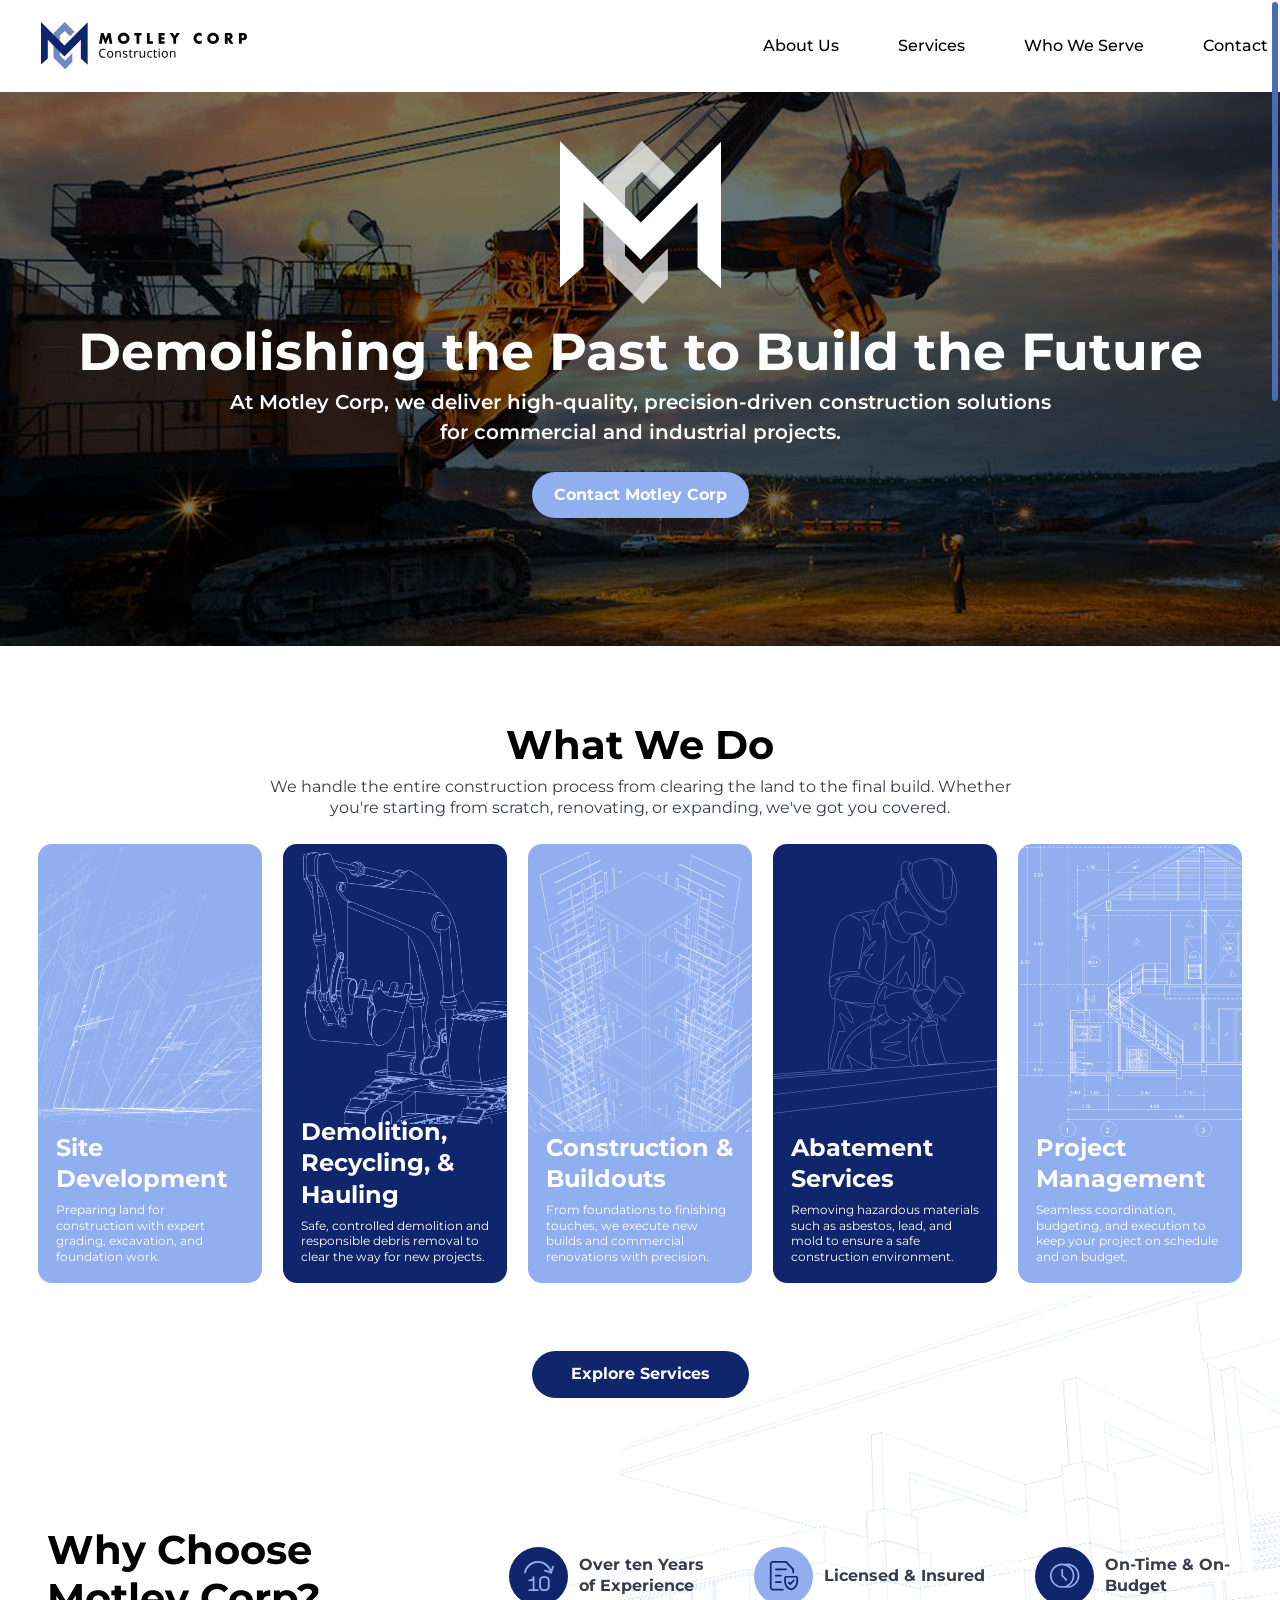
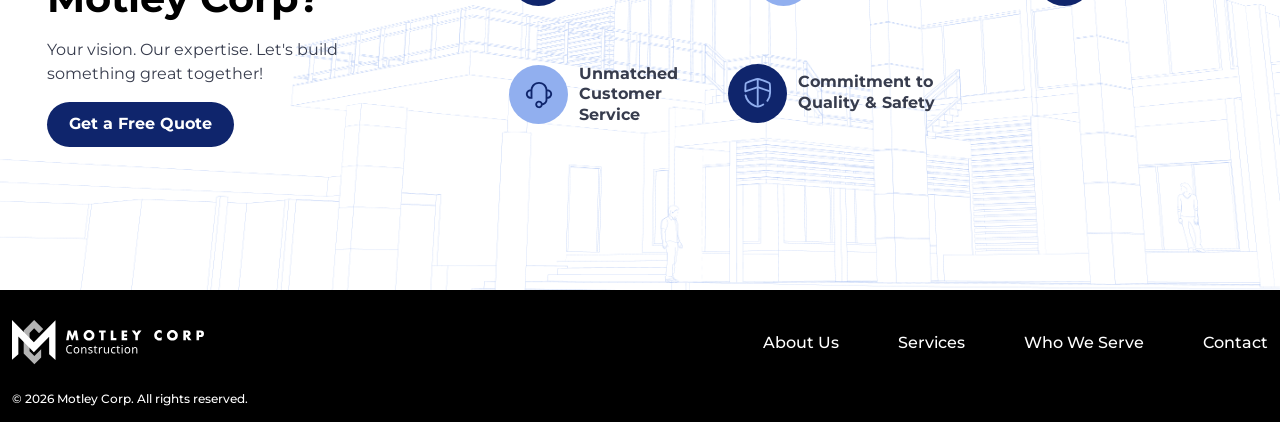
==== index.html @ dc217d75 "home page is ready" ====
<!DOCTYPE html>                                                                                                                                                                    
<html lang="en">
	<head>
		<meta charset="UTF-8">
		<meta name="viewport" content="width=device-width, initial-scale=1.0">
		<title>Hero Section</title>
		<link rel="stylesheet" href="assets/css/bootstrap.min.css">
		<link rel="stylesheet" href="assets/css/overlayscrollbars.min.css">
		<link rel="stylesheet" href="assets/css/main.css">
		<link rel="stylesheet" href="assets/css/responsive.css">
	</head>
	<body data-overlayscrollbars-initialize>
		<!-- Mobile Offcanvas Menu -->                                                                                                                                                                          
		<div class="offcanvas header-offcanvas offcanvas-end" tabindex="-1" id="offcanvasRight" aria-labelledby="offcanvasRightLabel">
			<div class="offcanvas-header justify-content-end">                                                                                                                                                  
				<button type="button" class="btn-close d-flex align-items-center justify-content-center flex-column" data-bs-dismiss="offcanvas" aria-label="Close">
				<span></span>
				<span></span>
				</button>
			</div>
			<div class="offcanvas-body">
				<nav class="mobile-nav">
					<ul>
						<li><a href="#">About Us</a></li>
						<li><a href="#">Services</a></li>
						<li><a href="#">Who We Serve</a></li>
						<li><a href="#">Contact</a></li>
					</ul>
				</nav>
			</div>
		</div>
		<!-- Header Section -->
		<header class="header-area">
			<div class="container">
				<div class="row align-items-center">
					<div class="col-auto">
						<a href="index.html" class="header-logo">
						<img src="assets/image/header-logo.svg" alt="Logo">
						</a>
					</div>
					<div class="col">
						<nav class="main-menu text-end d-none d-lg-block">
							<ul>
								<li><a href="#">About Us</a></li>
								<li><a href="#">Services</a></li>
								<li><a href="#">Who We Serve</a></li>
								<li><a href="#">Contact</a></li>
							</ul>
						</nav>
						<div class="d-flex justify-content-end d-lg-none">
							<button class="humbarger-btn" type="button" data-bs-toggle="offcanvas" data-bs-target="#offcanvasRight" aria-controls="offcanvasRight" aria-label="Menu">
							<span></span>
							<span></span>
							<span></span>
							</button>
						</div>
					</div>
				</div>
			</div>
		</header>
		<!-- header fix -->
		<div class="header-fix"></div>
		<!-- header fix -->
		<!-- main -->
		<main>
			<!-- banner section start -->
			<section class="banner-area position-relative d-flex align-items-center justify-content-center bg-fix" style="background-image: url('assets/image/banner/banner-img.jpg');">
				<div class="container position-relative z-2">
					<div class="banner-content-wrapper text-center mx-auto">
						<div class="banner-logo mx-auto mb-3 mb-lg-mb-1">
							<img src="assets/image/banner/banner-logo.svg" alt="...">
						</div>
						<h1 class="banner-title fw-bold text-white mb-3 mb-md-1">Demolishing the Past to Build the Future</h1>
						<div class="banner-inner-content mx-auto mb-p">
							<p>
								At Motley Corp, we deliver high-quality, precision-driven construction solutions
								for commercial and industrial projects.
							</p>
						</div>
						<a href="#" class="btn-1">Contact Motley Corp</a>
					</div>
				</div>
			</section>
			<!-- banner section end -->
			<section class="our-expertise-section position-relative z-3">
				<!-- Decorative Background Image -->
				<div class="why-choose-bg-shape position-absolute bg-fix"
					style="background-image: url('assets/image/services/service-bg.png');">
				</div>
				<!-- what we do section start -->
				<div class="what-we-do-area position-relative z-3 overflow-hidden">
					<div class="container">
						<div class="section-title-wrapper text-center mb-p mx-auto">
							<h2 class="mb-2">What We Do</h2>
							<p>We handle the entire construction process from clearing the land to the final build. Whether you're starting from scratch, renovating, or expanding, we've got you covered.</p>
						</div>
						<div class="services-card-area">
							<div class="row justify-content-center">
								<div class=" col-sm-6 col-md-4 col-lg">
									<div class="service-card position-relative z-3 ">
										<div class="service-card-img service-card-img-1 position-absolute bg-fix"
											style="background-image: url('/assets/image/services/services-card-01.png');">
										</div>
										<div class="service-card-content position-relative z-2 text-white">
											<h5 class="text-white">Site Development</h5>
											<p>Preparing land for construction with expert grading, excavation, and foundation work.</p>
										</div>
									</div>
								</div>
								<div class=" col-sm-6 col-md-4 col-lg">
									<div class="service-card position-relative z-3 version-2">
										<div class="service-card-img service-card-img-2 position-absolute bg-fix"
											style="background-image: url('/assets/image/services/services-card-02.png');">
										</div>
										<div class="service-card-content position-relative z-2 text-white">
											<h5 class="text-white">Demolition, Recycling, & Hauling</h5>
											<p>Safe, controlled demolition and responsible debris removal to clear the way for new projects.</p>
										</div>
									</div>
								</div>
								<div class=" col-sm-6 col-md-4 col-lg">
									<div class="service-card position-relative z-3 ">
										<div class="service-card-img service-card-img-3 position-absolute bg-fix"
											style="background-image: url('/assets/image/services/services-card-03.png');">
										</div>
										<div class="service-card-content position-relative z-2 text-white">
											<h5 class="text-white">Construction & Buildouts</h5>
											<p>From foundations to finishing touches, we execute new builds and commercial renovations with precision.</p>
										</div>
									</div>
								</div>
								<div class=" col-sm-6 col-md-4 col-lg">
									<div class="service-card position-relative z-3 version-2">
										<div class="service-card-img service-card-img-4 position-absolute bg-fix"
											style="background-image: url('/assets/image/services/services-card-04.png');">
										</div>
										<div class="service-card-content position-relative z-2 text-white">
											<h5 class="text-white">Abatement Services</h5>
											<p>Removing hazardous materials such as asbestos, lead, and mold to ensure a safe construction environment.</p>
										</div>
									</div>
								</div>
								<div class=" col-sm-6 col-md-4 col-lg">
									<div class="service-card position-relative z-3 ">
										<div class="service-card-img service-card-img-5 position-absolute bg-fix"
											style="background-image: url('/assets/image/services/services-card-05.png');">
										</div>
										<div class="service-card-content position-relative z-2 text-white">
											<h5 class="text-white">Project Management</h5>
											<p>Seamless coordination, budgeting, and execution to keep your project on schedule and on budget.</p>
										</div>
									</div>
								</div>
							</div>
						</div>
						<div class="section-bottom-info text-center">
							<a href="#" class="btn-1 version-2">Explore Services</a>
						</div>
					</div>
				</div>
				<!-- what we do section end -->
				<!-- Why Choose Motley Corp section start -->
				<div class="why-choose-area position-relative z-3 overflow-hidden">
					<div class="container ">
						<div class="row align-items-center">
							<!-- Left Content -->
							<div class="col col-auto">
								<div class="section-title-wrapper">
									<h2 class="mb-3">Why Choose Motley Corp?</h2>
									<p>Your vision. Our expertise. Let's build something great together!</p>
									<a href="#" class="btn-1 version-2 why-choose-btn">Get a Free Quote</a> 
								</div>
							</div>
							<!-- Right Side - Icon Cards & Decorative Image -->
							<div class="col">
								<!-- Icon Cards Grid -->
								<div class="why-choose-cards">
									<div class="row">
										<div class="col col-auto">
											<div class="choose-card d-flex align-items-center">
												<div class="choose-card-icon">
													<img src="assets/image/choose-card/card-icon-01.svg" alt="Experience Icon">
												</div>
												<div class="choose-card-content">
													<h6 class="mb-0">Over ten Years<br>of Experience</h6>
												</div>
											</div>
										</div>
										<div class="col col-auto">
											<div class="choose-card d-flex align-items-center">
												<div class="choose-card-icon version-2">
													<img src="assets/image/choose-card/card-icon-02.svg" alt="Experience Icon">
												</div>
												<div class="choose-card-content">
													<h6 class="mb-0">Licensed & Insured</h6>
												</div>
											</div>
										</div>
										<div class="col col-auto">
											<div class="choose-card d-flex align-items-center">
												<div class="choose-card-icon">
													<img src="assets/image/choose-card/card-icon-03.svg" alt="Experience Icon">
												</div>
												<div class="choose-card-content">
													<h6 class="mb-0">On-Time & On-<br>Budget </h6>
												</div>
											</div>
										</div>
										<div class="col col-auto">
											<div class="choose-card d-flex align-items-center">
												<div class="choose-card-icon version-2">
													<img src="assets/image/choose-card/card-icon-04.svg" alt="Experience Icon">
												</div>
												<div class="choose-card-content">
													<h6 class="mb-0">Unmatched <br>Customer <br>Service</h6>
												</div>
											</div>
										</div>
										<div class="col col-auto">
											<div class="choose-card d-flex align-items-center">
												<div class="choose-card-icon">
													<img src="assets/image/choose-card/card-icon-05.svg" alt="Experience Icon">
												</div>
												<div class="choose-card-content">
													<h6 class="mb-0">Commitment to<br> Quality & Safety</h6>
												</div>
											</div>
										</div>
									</div>
								</div>
							</div>
						</div>
					</div>
				</div>
				<!-- Why Choose Motley Corp section end -->
			</section>
		</main>
		<!-- main -->
		<!-- footer section start -->
		<footer class="footer-area position-relative z-3 overflow-hidden">
			<div class="container">
				<div class="footer-top">
					<div class="row align-items-center">
						<div class="col col-auto">
							<div class="footer-logo text-center text-md-start mb-4 mb-md-0">
								<a href="index.html">
								<img src="assets/image/footer-logo.svg" alt="Motley Corp Logo">
								</a>
							</div>
						</div>
						<div class="col">
							<div class="footer-links text-center text-md-end">
								<ul class="list-unstyled mb-0">
									<li><a href="#">About Us</a></li>
									<li><a href="#">Services</a></li>
									<li><a href="#">Who We Serve</a></li>
									<li><a href="#">Contact</a></li>
								</ul>
							</div>
						</div>
					</div>
				</div>
				<div class="footer-bottom mb-p text-center text-md-start">
					<p>&copy; 2026 Motley Corp. All rights reserved.</p>
				</div>
			</div>
		</footer>
		<!-- footer section end -->
		<!-- js -->
		<script src="assets/js/jquery.min.js"></script>
		<script src="assets/js/bootstrap.bundle.min.js"></script>
		<script src="assets/js/scrollTrigger.min.js"></script>
		<script src="assets/js/gsap-split-text.js"></script>
		<script src="assets/js/gsap.min.js"></script>
		<script src="assets/js/overlayscrollbars.min.js"></script>
		<script src="assets/js/lenis.min.js"></script>
		<script src="assets/js/main.js"></script>
	</body>
</html>
---- assets/css/overlayscrollbars.min.css ----
/*! 
 * OverlayScrollbars
 * Version: 2.10.0
 * 
 * Copyright (c) Rene Haas | KingSora.
 * https://github.com/KingSora
 * 
 * Released under the MIT license.
 */.os-size-observer,.os-size-observer-listener{box-sizing:border-box;direction:inherit;overflow:hidden;pointer-events:none;scroll-behavior:auto!important;visibility:hidden}.os-size-observer,.os-size-observer-listener,.os-size-observer-listener-item,.os-size-observer-listener-item-final{left:0;position:absolute;top:0;writing-mode:horizontal-tb}.os-size-observer{border:inherit;bottom:0;box-sizing:inherit;contain:strict;display:flex;flex-direction:row;flex-wrap:nowrap;left:0;margin:-133px;padding:inherit;right:0;top:0;transform:scale(.1);z-index:-1}.os-size-observer:before{box-sizing:inherit;content:"";flex:none;height:10px;padding:10px;width:10px}.os-size-observer-appear{animation:os-size-observer-appear-animation 1ms forwards}.os-size-observer-listener{border:inherit;box-sizing:border-box;flex:auto;margin:-133px;padding:inherit;position:relative;transform:scale(10)}.os-size-observer-listener.ltr{margin-left:0;margin-right:-266px}.os-size-observer-listener.rtl{margin-left:-266px;margin-right:0}.os-size-observer-listener:empty:before{content:"";height:100%;width:100%}.os-size-observer-listener:empty:before,.os-size-observer-listener>.os-size-observer-listener-item{border:inherit;box-sizing:content-box;display:block;flex:auto;padding:inherit;position:relative}.os-size-observer-listener-scroll{box-sizing:border-box;display:flex}.os-size-observer-listener-item{bottom:0;direction:ltr;flex:none;overflow:hidden;right:0}.os-size-observer-listener-item-final{transition:none}@keyframes os-size-observer-appear-animation{0%{cursor:auto}to{cursor:none}}.os-trinsic-observer{border:none;box-sizing:border-box;contain:strict;flex:none;height:0;margin:0;max-height:1px;max-width:0;overflow:hidden;padding:0;position:relative;top:calc(100% + 1px);z-index:-1}.os-trinsic-observer:not(:empty){height:calc(100% + 1px);top:-1px}.os-trinsic-observer:not(:empty)>.os-size-observer{height:1000%;min-height:1px;min-width:1px;width:1000%}[data-overlayscrollbars-initialize],[data-overlayscrollbars-viewport~=scrollbarHidden]{scrollbar-width:none!important}[data-overlayscrollbars-initialize]::-webkit-scrollbar,[data-overlayscrollbars-initialize]::-webkit-scrollbar-corner,[data-overlayscrollbars-viewport~=scrollbarHidden]::-webkit-scrollbar,[data-overlayscrollbars-viewport~=scrollbarHidden]::-webkit-scrollbar-corner{-webkit-appearance:none!important;appearance:none!important;display:none!important;height:0!important;width:0!important}[data-overlayscrollbars-initialize]:not([data-overlayscrollbars]):not(html):not(body){overflow:auto}html[data-overlayscrollbars-body]{overflow:hidden}html[data-overlayscrollbars-body],html[data-overlayscrollbars-body]>body{height:100%;margin:0;width:100%}html[data-overlayscrollbars-body]>body{margin:0;overflow:visible}[data-overlayscrollbars]{position:relative}[data-overlayscrollbars-padding],[data-overlayscrollbars~=host]{align-items:stretch!important;display:flex;flex-direction:row!important;flex-wrap:nowrap!important;scroll-behavior:auto!important}[data-overlayscrollbars-padding],[data-overlayscrollbars-viewport]:not([data-overlayscrollbars]){border:none;box-sizing:inherit;flex:auto!important;height:auto;margin:0;min-width:0;padding:0;position:relative;width:100%;z-index:0}[data-overlayscrollbars-viewport]:not([data-overlayscrollbars]){--os-vaw:0;--os-vah:0;outline:none}[data-overlayscrollbars-viewport]:not([data-overlayscrollbars]):focus{outline:none}[data-overlayscrollbars-viewport][data-overlayscrollbars-viewport~=arrange]:before{content:"";height:var(--os-vah);min-height:1px;min-width:1px;pointer-events:none;position:absolute;width:var(--os-vaw);z-index:-1}[data-overlayscrollbars-padding],[data-overlayscrollbars-viewport],[data-overlayscrollbars]{overflow:hidden!important}[data-overlayscrollbars-padding~=noClipping],[data-overlayscrollbars~=noClipping]{overflow:visible!important}[data-overlayscrollbars-viewport~=measuring]{overflow:hidden!important;scroll-behavior:auto!important;scroll-snap-type:none!important}[data-overlayscrollbars-viewport~=overflowXVisible]:not([data-overlayscrollbars-viewport~=measuring]){overflow-x:visible!important}[data-overlayscrollbars-viewport~=overflowXHidden]{overflow-x:hidden!important}[data-overlayscrollbars-viewport~=overflowXScroll]{overflow-x:scroll!important}[data-overlayscrollbars-viewport~=overflowYVisible]:not([data-overlayscrollbars-viewport~=measuring]){overflow-y:visible!important}[data-overlayscrollbars-viewport~=overflowYHidden]{overflow-y:hidden!important}[data-overlayscrollbars-viewport~=overflowYScroll]{overflow-y:scroll!important}[data-overlayscrollbars-viewport~=noContent]:not(#osFakeId){font-size:0!important;line-height:0!important}[data-overlayscrollbars-viewport~=noContent]:not(#osFakeId):after,[data-overlayscrollbars-viewport~=noContent]:not(#osFakeId):before,[data-overlayscrollbars-viewport~=noContent]:not(#osFakeId)>*{clip:rect(0,0,0,0)!important;border-width:0!important;display:none!important;height:1px!important;margin:-1px!important;overflow:hidden!important;padding:0!important;position:absolute!important;white-space:nowrap!important;width:1px!important}[data-overlayscrollbars-viewport~=scrolling]{scroll-behavior:auto!important;scroll-snap-type:none!important}[data-overlayscrollbars-content]{box-sizing:inherit}[data-overlayscrollbars-contents]:not(#osFakeId):not([data-overlayscrollbars-padding]):not([data-overlayscrollbars-viewport]):not([data-overlayscrollbars-content]){display:contents}[data-overlayscrollbars-grid],[data-overlayscrollbars-grid] [data-overlayscrollbars-padding]{display:grid;grid-template:1fr/1fr}[data-overlayscrollbars-grid]>[data-overlayscrollbars-padding],[data-overlayscrollbars-grid]>[data-overlayscrollbars-padding]>[data-overlayscrollbars-viewport],[data-overlayscrollbars-grid]>[data-overlayscrollbars-viewport]{height:auto!important;width:auto!important}@property --os-scroll-percent{syntax:"<number>";inherits:true;initial-value:0}@property --os-viewport-percent{syntax:"<number>";inherits:true;initial-value:0}.os-scrollbar{--os-viewport-percent:0;--os-scroll-percent:0;--os-scroll-direction:0;--os-scroll-percent-directional:calc(var(--os-scroll-percent) - (var(--os-scroll-percent) + (1 - var(--os-scroll-percent))*-1)*var(--os-scroll-direction));contain:size layout;contain:size layout style;opacity:0;pointer-events:none;position:absolute;transition:opacity .15s,visibility .15s,top .15s,right .15s,bottom .15s,left .15s;visibility:hidden}body>.os-scrollbar{position:fixed;z-index:99999}.os-scrollbar-transitionless{transition:none!important}.os-scrollbar-track{border:none!important;padding:0!important;position:relative}.os-scrollbar-handle{position:absolute}.os-scrollbar-handle,.os-scrollbar-track{height:100%;pointer-events:none;width:100%}.os-scrollbar.os-scrollbar-handle-interactive .os-scrollbar-handle,.os-scrollbar.os-scrollbar-track-interactive .os-scrollbar-track{pointer-events:auto;touch-action:none}.os-scrollbar-horizontal{bottom:0;left:0}.os-scrollbar-vertical{right:0;top:0}.os-scrollbar-rtl.os-scrollbar-horizontal{right:0}.os-scrollbar-rtl.os-scrollbar-vertical{left:0;right:auto}.os-scrollbar-visible{opacity:1;visibility:visible}.os-scrollbar-auto-hide.os-scrollbar-auto-hide-hidden{opacity:0;visibility:hidden}.os-scrollbar-interaction.os-scrollbar-visible{opacity:1;visibility:visible}.os-scrollbar-unusable,.os-scrollbar-unusable *,.os-scrollbar-wheel,.os-scrollbar-wheel *{pointer-events:none!important}.os-scrollbar-unusable .os-scrollbar-handle{opacity:0!important;transition:none!important}.os-scrollbar-horizontal .os-scrollbar-handle{bottom:0;left:calc(var(--os-scroll-percent-directional)*100%);transform:translateX(calc(var(--os-scroll-percent-directional)*-100%));width:calc(var(--os-viewport-percent)*100%)}.os-scrollbar-vertical .os-scrollbar-handle{height:calc(var(--os-viewport-percent)*100%);right:0;top:calc(var(--os-scroll-percent-directional)*100%);transform:translateY(calc(var(--os-scroll-percent-directional)*-100%))}@supports (container-type:size){.os-scrollbar-track{container-type:size}.os-scrollbar-horizontal .os-scrollbar-handle{left:auto;transform:translateX(calc(var(--os-scroll-percent-directional)*100cqw + var(--os-scroll-percent-directional)*-100%))}.os-scrollbar-vertical .os-scrollbar-handle{top:auto;transform:translateY(calc(var(--os-scroll-percent-directional)*100cqh + var(--os-scroll-percent-directional)*-100%))}.os-scrollbar-rtl.os-scrollbar-horizontal .os-scrollbar-handle{left:0;right:auto}}.os-scrollbar-rtl.os-scrollbar-vertical .os-scrollbar-handle{left:0;right:auto}.os-scrollbar.os-scrollbar-horizontal.os-scrollbar-cornerless,.os-scrollbar.os-scrollbar-horizontal.os-scrollbar-cornerless.os-scrollbar-rtl{left:0;right:0}.os-scrollbar.os-scrollbar-vertical.os-scrollbar-cornerless,.os-scrollbar.os-scrollbar-vertical.os-scrollbar-cornerless.os-scrollbar-rtl{bottom:0;top:0}@media print{.os-scrollbar{display:none}}.os-scrollbar{--os-size:0;--os-padding-perpendicular:0;--os-padding-axis:0;--os-track-border-radius:0;--os-track-bg:none;--os-track-bg-hover:none;--os-track-bg-active:none;--os-track-border:none;--os-track-border-hover:none;--os-track-border-active:none;--os-handle-border-radius:0;--os-handle-bg:none;--os-handle-bg-hover:none;--os-handle-bg-active:none;--os-handle-border:none;--os-handle-border-hover:none;--os-handle-border-active:none;--os-handle-min-size:33px;--os-handle-max-size:none;--os-handle-perpendicular-size:100%;--os-handle-perpendicular-size-hover:100%;--os-handle-perpendicular-size-active:100%;--os-handle-interactive-area-offset:0}.os-scrollbar-track{background:var(--os-track-bg);border:var(--os-track-border);border-radius:var(--os-track-border-radius);transition:opacity .15s,background-color .15s,border-color .15s}.os-scrollbar-track:hover{background:var(--os-track-bg-hover);border:var(--os-track-border-hover)}.os-scrollbar-track:active{background:var(--os-track-bg-active);border:var(--os-track-border-active)}.os-scrollbar-handle{background:var(--os-handle-bg);border:var(--os-handle-border);border-radius:var(--os-handle-border-radius)}.os-scrollbar-handle:hover{background:var(--os-handle-bg-hover);border:var(--os-handle-border-hover)}.os-scrollbar-handle:active{background:var(--os-handle-bg-active);border:var(--os-handle-border-active)}.os-scrollbar-handle:before,.os-scrollbar-track:before{bottom:0;content:"";display:block;left:0;position:absolute;right:0;top:0}.os-scrollbar-horizontal{height:var(--os-size);padding:var(--os-padding-perpendicular) var(--os-padding-axis);right:var(--os-size)}.os-scrollbar-horizontal.os-scrollbar-rtl{left:var(--os-size);right:0}.os-scrollbar-horizontal .os-scrollbar-track:before{bottom:calc(var(--os-padding-perpendicular)*-1);top:calc(var(--os-padding-perpendicular)*-1)}.os-scrollbar-horizontal .os-scrollbar-handle{height:var(--os-handle-perpendicular-size);max-width:var(--os-handle-max-size);min-width:var(--os-handle-min-size);transition:opacity .15s,background-color .15s,border-color .15s,height .15s}.os-scrollbar-horizontal .os-scrollbar-handle:before{bottom:calc(var(--os-padding-perpendicular)*-1);top:calc((var(--os-padding-perpendicular) + var(--os-handle-interactive-area-offset))*-1)}.os-scrollbar-horizontal:hover .os-scrollbar-handle{height:var(--os-handle-perpendicular-size-hover)}.os-scrollbar-horizontal:active .os-scrollbar-handle{height:var(--os-handle-perpendicular-size-active)}.os-scrollbar-vertical{bottom:var(--os-size);padding:var(--os-padding-axis) var(--os-padding-perpendicular);width:var(--os-size)}.os-scrollbar-vertical .os-scrollbar-track:before{left:calc(var(--os-padding-perpendicular)*-1);right:calc(var(--os-padding-perpendicular)*-1)}.os-scrollbar-vertical .os-scrollbar-handle{max-height:var(--os-handle-max-size);min-height:var(--os-handle-min-size);transition:opacity .15s,background-color .15s,border-color .15s,width .15s;width:var(--os-handle-perpendicular-size)}.os-scrollbar-vertical .os-scrollbar-handle:before{left:calc((var(--os-padding-perpendicular) + var(--os-handle-interactive-area-offset))*-1);right:calc(var(--os-padding-perpendicular)*-1)}.os-scrollbar-vertical.os-scrollbar-rtl .os-scrollbar-handle:before{left:calc(var(--os-padding-perpendicular)*-1);right:calc((var(--os-padding-perpendicular) + var(--os-handle-interactive-area-offset))*-1)}.os-scrollbar-vertical:hover .os-scrollbar-handle{width:var(--os-handle-perpendicular-size-hover)}.os-scrollbar-vertical:active .os-scrollbar-handle{width:var(--os-handle-perpendicular-size-active)}.os-theme-none.os-scrollbar,[data-overlayscrollbars-viewport~=measuring]>.os-scrollbar{display:none!important}.os-theme-dark,.os-theme-light{--os-size:10px;--os-padding-perpendicular:2px;--os-padding-axis:2px;--os-track-border-radius:10px;--os-handle-interactive-area-offset:4px;--os-handle-border-radius:10px;box-sizing:border-box}.os-theme-dark{--os-handle-bg:rgba(0,0,0,.44);--os-handle-bg-hover:rgba(0,0,0,.55);--os-handle-bg-active:rgba(0,0,0,.66)}.os-theme-light{--os-handle-bg:hsla(0,0%,100%,.44);--os-handle-bg-hover:hsla(0,0%,100%,.55);--os-handle-bg-active:hsla(0,0%,100%,.66)}
---- assets/css/main.css ----
/* Google Font Import */
@import url('https://fonts.googleapis.com/css2?family=Montserrat:ital,wght@0,100..900;1,100..900&display=swap');

/* =========================================================
   CSS INDEX
   ---------------------------------------------------------
   1. Default / Reset Styles
   2. Typography
   3. Utilities
   4. Forms
   5. Buttons
   6. Header
   7. Banner
   8. Sections (Expertise, What We Do, Why Choose)
   9. Footer
   ========================================================= */


/* =========================
   CSS COLOR VARIABLES
   ========================= */

:root {
	/* Brand Colors */
	--color-brand-primary: #0F256C;
	--color-brand-accent: #91AFEF;
	--color-brand-green: #94C949;

	/* Text Colors */
	--color-text-body: #373C4D;
	--color-text-dark: #000;
	--color-text-white: #FFF;
	--color-text-placeholder: rgba(80, 80, 80, 0.50);

	/* Background Colors */
	--color-bg-white: #fff;
	--color-bg-black: #000;
	--color-bg-overlay: rgba(0, 0, 0, 0.5);

	/* UI Colors */
	--color-scrollbar: #4C6DB4;
	--color-border-input: #000;
	--color-shadow-header: rgba(0, 0, 0, 0.1);

	/* Header (existing variables kept, now referencing color vars) */
	--header-padding: 22px;
	--header-bg: var(--color-bg-white);
	--header-height: 92px;
	--header-height-md: 73px;
	--brand-color: var(--color-brand-primary);
	--accent-color: var(--color-brand-green);
	--menu-color: var(--color-text-dark);
	--hamburger-size: 43px;
	--logo-width: 206px;
	--menu-item-margin: 73px;
}


/* =========================
   1. DEFAULT / RESET
   ========================= */

/* Base font utility */
.tk-montserrat- {
	font-family: "Montserrat", sans-serif;
}

/* Global body styles */
body {
	font-family: "Montserrat", sans-serif;
	font-size: 16px;
	line-height: 1.5;
	color: var(--color-text-body);
	background-color: var(--color-bg-white);
}

img {
	max-width: 100%;
	height: auto;
}

/* Link reset */
a {
	text-decoration: none;
	color: var(--color-text-dark);
}

a:hover {
	color: var(--color-text-dark);
}

/* Background helper */
.bg-fix {
	background-position: center;
	background-repeat: no-repeat;
	background-size: cover;
}

/* Container override */
.container {
	max-width: 1228px;
}


/* =========================
   2. TYPOGRAPHY
   ========================= */

/* Heading styles */
h1, h2, h3, h4, h5, h6 {
	font-family: "Montserrat", sans-serif;
	font-weight: 700;
	line-height: 1.2;
	color: var(--color-text-dark);
}

h1 { font-size: 48px; }
h2 { font-size: 40px; }
h3 { font-size: 36px; }
h4 { font-size: 30px; }
h5 { font-size: 24px; }
h6 { font-size: 20px; }

/* Remove last paragraph margin */
.animation-line p:last-child,
.mb-p p:last-child {
	margin-bottom: 0;
}


/* =========================
   3. UTILITIES
   ========================= */

/* Z-index helpers */
.z-4 { z-index: 4 !important; }
.z-5 { z-index: 5 !important; }
.z-6 { z-index: 6 !important; }
.z-7 { z-index: 7 !important; }

/* Scrollbar customization */
.os-scrollbar-handle {
	background: var(--color-scrollbar);
}

body > .os-scrollbar {
	z-index: 999;
}


/* =========================
   LENIS (Smooth Scroll)
   ========================= */

html.lenis,
html.lenis body {
	height: auto;
}

.lenis.lenis-smooth {
	scroll-behavior: auto !important;
}

.lenis.lenis-smooth [data-lenis-prevent] {
	overscroll-behavior: contain;
}

.lenis.lenis-stopped {
	overflow: hidden;
}


/* =========================
   4. FORMS
   ========================= */

input[type="text"],
input[type="email"],
input[type="tel"],
input[type="number"],
input[type="password"],
input[type="url"],
textarea {
	width: 100%;
	padding: 12px;
	background: var(--color-bg-white);
	border: 1px solid var(--color-border-input);
	color: var(--color-text-placeholder);
	font-family: "Montserrat", sans-serif;
	font-size: 16px;
	font-weight: 400;
	line-height: 1.5;
	opacity: 1;
}

/* Textarea height */
textarea {
	height: 116px;
}

/* Focus reset */
input:focus,
textarea:focus {
	outline: none;
	box-shadow: none;
}

/* Placeholder styling */
::placeholder {
	color: var(--color-text-placeholder);
	font-family: "Montserrat", sans-serif;
	font-size: 16px;
	font-weight: 400;
	line-height: 1.5;
}


/* =========================
   5. BUTTONS
   ========================= */

.btn-1 {
	display: inline-block;
	padding: 10.8px 22px;
	border-radius: 29.5px;

	font-size: 16px;
	font-weight: 700;
	color: var(--color-text-white);

	background-color: var(--color-brand-accent);
	transition: all 0.3s linear;
}

/* Variant */
.btn-1.version-2 {
	background-color: var(--color-brand-primary);
}

/* Hover states */
.btn-1:hover {
	background-color: var(--color-brand-primary);
	color: var(--color-text-white);
}

.btn-1.version-2:hover {
	background-color: var(--color-brand-accent);
}


/* =========================
   6. HEADER
   ========================= */

/* Header container */
.header-area {
	position: fixed;
	width: 100%;
	z-index: 999;
	padding: var(--header-padding) 0;
	background: var(--header-bg);
	transition: all 0.3s linear;
}

/* Active state when scrolled */
.header-area.active {
	box-shadow: 0 2px 20px var(--color-shadow-header);
}

.header-fix {
	height: var(--header-height);
}

.header-logo {
	padding-left: 29px;
}

.header-logo img {
	max-width: var(--logo-width);
}

/* Override container width inside header */
.header-area .container {
	max-width: 1308px;
}


/* =========================
   NAVIGATION
   ========================= */

/* Reset lists */
.mobile-nav ul,
.main-menu ul {
	list-style: none;
	margin: 0;
	padding: 0;
}

/* Shared menu item */
.footer-links ul li,
.main-menu ul li {
	display: inline-block;
	position: relative;
	z-index: 1;
	margin-left: var(--menu-item-margin);
}

/* Remove margin for first item */
.footer-links ul li:first-child,
.main-menu ul li:first-child {
	margin-left: 0;
}

/* Underline hover effect */
.footer-links ul li::before,
.main-menu ul li::before {
	content: "";
	position: absolute;
	left: 0;
	bottom: 0;

	width: 0;
	height: 2px;

	background-color: var(--color-brand-accent);
	transition: all 0.3s linear;
}

.footer-links ul li:hover::before,
.main-menu ul li:hover::before {
	width: 100%;
}

/* Links */
.footer-links ul li a,
.mobile-nav ul li a,
.main-menu ul li a {
	font-size: 16px;
	font-weight: 500;
	color: var(--menu-color);
	transition: all 0.3s linear;
}

.footer-links ul li:hover a,
.mobile-nav ul li:hover a,
.main-menu ul li:hover a {
	color: var(--color-brand-accent);
}

/* Mobile spacing */
.mobile-nav ul li {
	padding-bottom: 15px;
}

.mobile-nav ul li:last-child {
	padding-bottom: 0;
}


/* =========================
   HAMBURGER BUTTON
   ========================= */

.humbarger-btn {
	position: relative;
	width: var(--hamburger-size);
	height: var(--hamburger-size);

	border: 0;
	background: var(--brand-color);

	transition: background-color 0.3s linear;
}

.humbarger-btn span {
	position: absolute;
	left: 50%;
	transform: translateX(-50%);

	width: 27px;
	height: 4px;

	background-color: var(--color-text-white);
	transition: all 0.3s linear;
}

/* Lines positioning */
.humbarger-btn span:nth-child(1) { top: 13px; }
.humbarger-btn span:nth-child(2) { top: 21px; }
.humbarger-btn span:nth-child(3) { bottom: 10px; }


/* =========================
   OFFCANVAS MENU
   ========================= */

.header-offcanvas.offcanvas {
	background: var(--header-bg);
}

.header-offcanvas .offcanvas-header {
	padding: 10px 20px 30px;
}

/* Close button */
.header-offcanvas .btn-close {
	width: var(--hamburger-size);
	height: var(--hamburger-size);

	background-color: var(--brand-color);
	border: 0;
	border-radius: 0;

	padding: 0;
	margin: 0;
	opacity: 1;

	transition: background-color 0.3s linear;
}

.header-offcanvas .btn-close:focus {
	box-shadow: none;
}

/* Close icon lines */
.header-offcanvas .btn-close span {
	display: block;
	width: 27px;
	height: 5px;
	background-color: var(--color-text-white);
	transition: all 0.3s linear;
}

/* Active animation */
.header-offcanvas .btn-close.active span:nth-child(1) {
	transform: rotate(45deg) translateX(-50%);
	margin-bottom: 0;
}

.header-offcanvas .btn-close.active span:nth-child(2) {
	transform: rotate(-45deg) translateX(-50%);
	margin-top: -5px;
}

/* Mobile nav wrapper */
.mobile-nav {
	padding: 37px 0;
}

.mobile-nav a:hover {
	color: var(--accent-color);
}


/* =========================
   7. BANNER
   ========================= */

.banner-area {
	padding: 49px 0 128px;
}

/* Overlay */
.banner-area::before {
	content: "";
	position: absolute;
	inset: 0;

	background: var(--color-bg-overlay);
	z-index: 1;
}

.banner-content-wrapper {
	max-width: 1177px;
}

.banner-logo img {
	max-width: 161px;
}

.banner-content-wrapper h1 {
	font-size: 52px;
}

.banner-inner-content {
	max-width: 831px;
}

.banner-inner-content p {
	font-size: 20px;
	font-weight: 600;
	color: var(--color-text-white);
}

.banner-content-wrapper .btn-1 {
	margin-top: 25px;
}


/* =========================
   8. SECTIONS
   ========================= */

/* Expertise */
.our-expertise-section {
	padding: 75px 0 143px;
}


/* -------- WHAT WE DO -------- */

.what-we-do-area {
	margin-bottom: 130px;
}

.what-we-do-area .section-title-wrapper {
	max-width: 761px;
	margin-bottom: 25px;
}

.what-we-do-area .section-title-wrapper p {
	line-height: 1.3;
}

/* Grid spacing */
.services-card-area .row {
	--bs-gutter-x: 21px;
	--bs-gutter-y: 21px;
}

/* Service card */
.service-card {
	display: flex;
	align-items: flex-end;
	min-height: 439px;
	padding: 18px;
	border-radius: 14px;
	overflow: hidden;
}

/* Overlay background */
.service-card::before {
	content: "";
	position: absolute;
	inset: 0;
	background: var(--color-brand-accent);
}

.service-card.version-2::before {
	background: var(--color-brand-primary);
}

/* Typography */
.choose-card-content h6,
.service-card h5 {
	line-height: 1.3;
}

.service-card p {
	font-size: 12px;
	line-height: 130%;
	color: var(--color-text-white);
	margin-bottom: 0;
}


/* Card background images */
.service-card-img {
	width: 100%;
	top: 0;
	left: 0;
	min-height: 282px;
	background-position: left top;
}

.service-card-img-2 {
	min-height: 272px;
	top: 8px;
	left: 20px;
}

.service-card-img-3 {
	min-height: 280px;
	top: 8px;
	left: 0;
}

.service-card-img-4 {
	min-height: 261px;
	top: 14px;
}

.service-card-img-5 {
	min-height: 293px;
}

/* Bottom section */
.section-bottom-info {
	margin-top: 68px;
}

.what-we-do-area .section-bottom-info .btn-1.version-2 {
	padding: 11.5px 39px;
}


/* -------- WHY CHOOSE -------- */

.why-choose-area .container {
	max-width: 1210px;
}

.why-choose-area .container > .row {
	--bs-gutter-x: 0;
}

.why-choose-area .section-title-wrapper {
	max-width: 292px;
}

/* Cards layout */
.why-choose-cards {
	max-width: 724px;
	margin-left: auto;
}

.why-choose-cards .row {
	--bs-gutter-x: 50px;
	--bs-gutter-y: 58px;
}

/* Card */
.choose-card {
	gap: 11px;
}

/* Icon */
.choose-card-icon {
	display: flex;
	align-items: center;
	justify-content: center;

	width: 59px;
	height: 59px;
	min-width: 59px;

	border-radius: 50%;
	background: var(--color-brand-primary);
}

.choose-card-icon.version-2 {
	background: var(--color-brand-accent);
}

.choose-card-icon img {
	width: 30px;
	height: 30px;
}

/* Text */
.choose-card-content h6 {
	font-size: 16px;
	color: var(--color-text-body);
}

/* Background shape */
.why-choose-bg-shape {
	position: absolute;
	left: 0;
	bottom: 0;

	width: 100%;
	height: clamp(600px, 30vw, 810px);

	background-image: url('/assets/image/choose.png');
	z-index: -1;
}


/* =========================
   9. FOOTER
   ========================= */

.footer-area {
	padding: 30px 0 16px;
	background-color: var(--color-bg-black);
}

.footer-area .container {
	max-width: 1360px;
}

/* Logo + text alignment */
.footer-logo,
.footer-bottom p {
	padding-left: 54px;
}

.footer-logo img {
	max-width: clamp(150px, 15vw, 206px);
}

/* Links + text color */
.footer-bottom p,
.footer-links ul li a {
	color: var(--color-text-white);
}

/* Bottom spacing */
.footer-bottom {
	margin-top: 27px;
}

.footer-bottom p {
	font-size: 12px;
	font-weight: 500;
	line-height: 1.2;
}
---- assets/css/responsive.css ----
/* =========================================================
   RESPONSIVE STYLES
   ---------------------------------------------------------
   Breakpoints:
   1. ≤1299px  (Large Desktop)
   2. ≤1199px  (Laptop)
   3. ≤991px   (Tablet)
   4. ≤767px   (Mobile Large)
   5. ≤575px   (Mobile)
   6. ≤480px   (Small Mobile)
   7. ≤380px   (Extra Small Mobile)
   ========================================================= */


/* =========================
   ≤1299px (Large Desktop)
   ========================= */
@media (max-width: 1299px) {

	/* Adjust menu spacing */
	:root {
		--menu-item-margin: 55px;
	}

	/* Section spacing */
	.what-we-do-area {
		margin-bottom: 10vw;
	}

	/* Footer alignment reset */
	.footer-bottom p,
	.footer-logo {
		padding-left: 0;
	}
}


/* =========================
   ≤1199px (Laptop)
   ========================= */
@media (max-width: 1199px) {

	/* Adjust menu spacing */
	:root {
		--menu-item-margin: 45px;
	}

	/* Header */
	.header-logo {
		padding-left: 0;
	}

	/* Service cards */
	.service-card {
		padding: 18px 10px;
	}

	.services-card-area .row {
		--bs-gutter-x: 10px;
	}

	.section-bottom-info {
		margin-top: 7vw;
	}

	/* Why choose section layout (stacked) */
	.why-choose-area .container > .row {
		--bs-gutter-y: 8vw;
		flex-direction: column;
	}

	.why-choose-area .container > .row > .col {
		width: 100%;
	}

	/* Center align content */
	.why-choose-area .section-title-wrapper {
		max-width: 100%;
		text-align: center;
	}

	.why-choose-area .section-title-wrapper,
	.why-choose-cards {
		margin-left: auto;
		margin-right: auto;
	}

	.why-choose-cards {
		max-width: 800px;
	}

	/* Section padding */
	.our-expertise-section {
		padding: 8vw 0;
	}
}


/* =========================
   ≤991px (Tablet)
   ========================= */
@media (max-width: 991px) {

	/* Typography scaling */
	.banner-content-wrapper h1,
	h1 { font-size: 40px; }

	h2 { font-size: 36px; }
	h3 { font-size: 32px; }
	h4 { font-size: 28px; }
	h5 { font-size: 22px; }

	/* Header */
	.header-logo img {
		max-width: 200px;
	}

	.header-area {
		padding: 15px 0;
	}

	.header-fix {
		height: var(--header-height-md);
	}

	/* Banner */
	.banner-inner-content p {
		font-size: 18px;
	}

	.banner-logo img {
		max-width: 120px;
	}

	/* Buttons (consistent scaling) */
	.btn-1,
	.btn-1.version-2,
	.what-we-do-area .section-bottom-info .btn-1.version-2 {
		padding: 6.8px 17px;
	}

	/* Why choose grid */
	.why-choose-cards .col-auto {
		width: 50%;
	}

	.why-choose-cards .row {
		--bs-gutter-x: 24px;
		--bs-gutter-y: 35px;
	}
}


/* =========================
   ≤767px (Mobile Large)
   ========================= */
@media (max-width: 767px) {

	/* Typography scaling */
	.banner-content-wrapper h1,
	h1 { font-size: 36px; }

	h2 { font-size: 32px; }
	h3 { font-size: 30px; }
	h4 { font-size: 24px; }
	h5 { font-size: 20px; }

	/* Header */
	.header-logo img {
		max-width: 180px;
	}

	/* Buttons */
	.btn-1,
	.btn-1.version-2,
	.what-we-do-area .section-bottom-info .btn-1.version-2 {
		font-size: 14px;
		padding: 7.8px 14px;
	}

	/* Banner */
	.banner-inner-content p {
		font-size: 16px;
	}

	.banner-area {
		padding: 70px 0;
	}

	/* Footer layout (stacked columns) */
	.footer-top .col {
		flex-basis: 100%;
	}

	/* Menu spacing */
	:root {
		--menu-item-margin: 30px;
	}
}


/* =========================
   ≤575px (Mobile)
   ========================= */
@media (max-width: 575px) {

	/* Header */
	.header-logo img {
		max-width: 150px;
	}

	/* Service card image scaling */
	.service-card-img {
		height: 100%;
		opacity: 0.5;
	}

	/* Menu spacing */
	:root {
		--menu-item-margin: 20px;
	}
}


/* =========================
   ≤480px (Small Mobile)
   ========================= */
@media (max-width: 480px) {

	/* Menu spacing */
	:root {
		--menu-item-margin: 5px;
	}

	/* Typography scaling */
	.banner-content-wrapper h1,
	h1 { font-size: 30px; }

	h2 { font-size: 28px; }
	h3 { font-size: 26px; }
	h4 { font-size: 22px; }

	/* Header */
	.header-logo img {
		max-width: 150px;
	}

	/* Why choose layout (single column) */
	.why-choose-cards .col-auto {
		width: 100%;
	}

	/* Footer links */
	.footer-links ul li a {
		font-size: 14px;
	}
}


/* =========================
   ≤380px (Extra Small)
   ========================= */
@media (max-width: 380px) {
	.banner-content-wrapper h1,
	h1 { font-size: 28px; }

	h2 { font-size: 25px; }
	h3 { font-size: 23px; }
	h4 { font-size: 20px; }
	/* Menu spacing */
	:root {
		--menu-item-margin: 0;
	}

	/* Footer links stacked */
	.footer-links ul li {
		display: block;
		margin-bottom: 8px;
	}

	.footer-links ul li:last-child {
		margin-bottom: 0;
	}

	/* Remove underline effect */
	.footer-links ul li::before {
		display: none;
	}
}
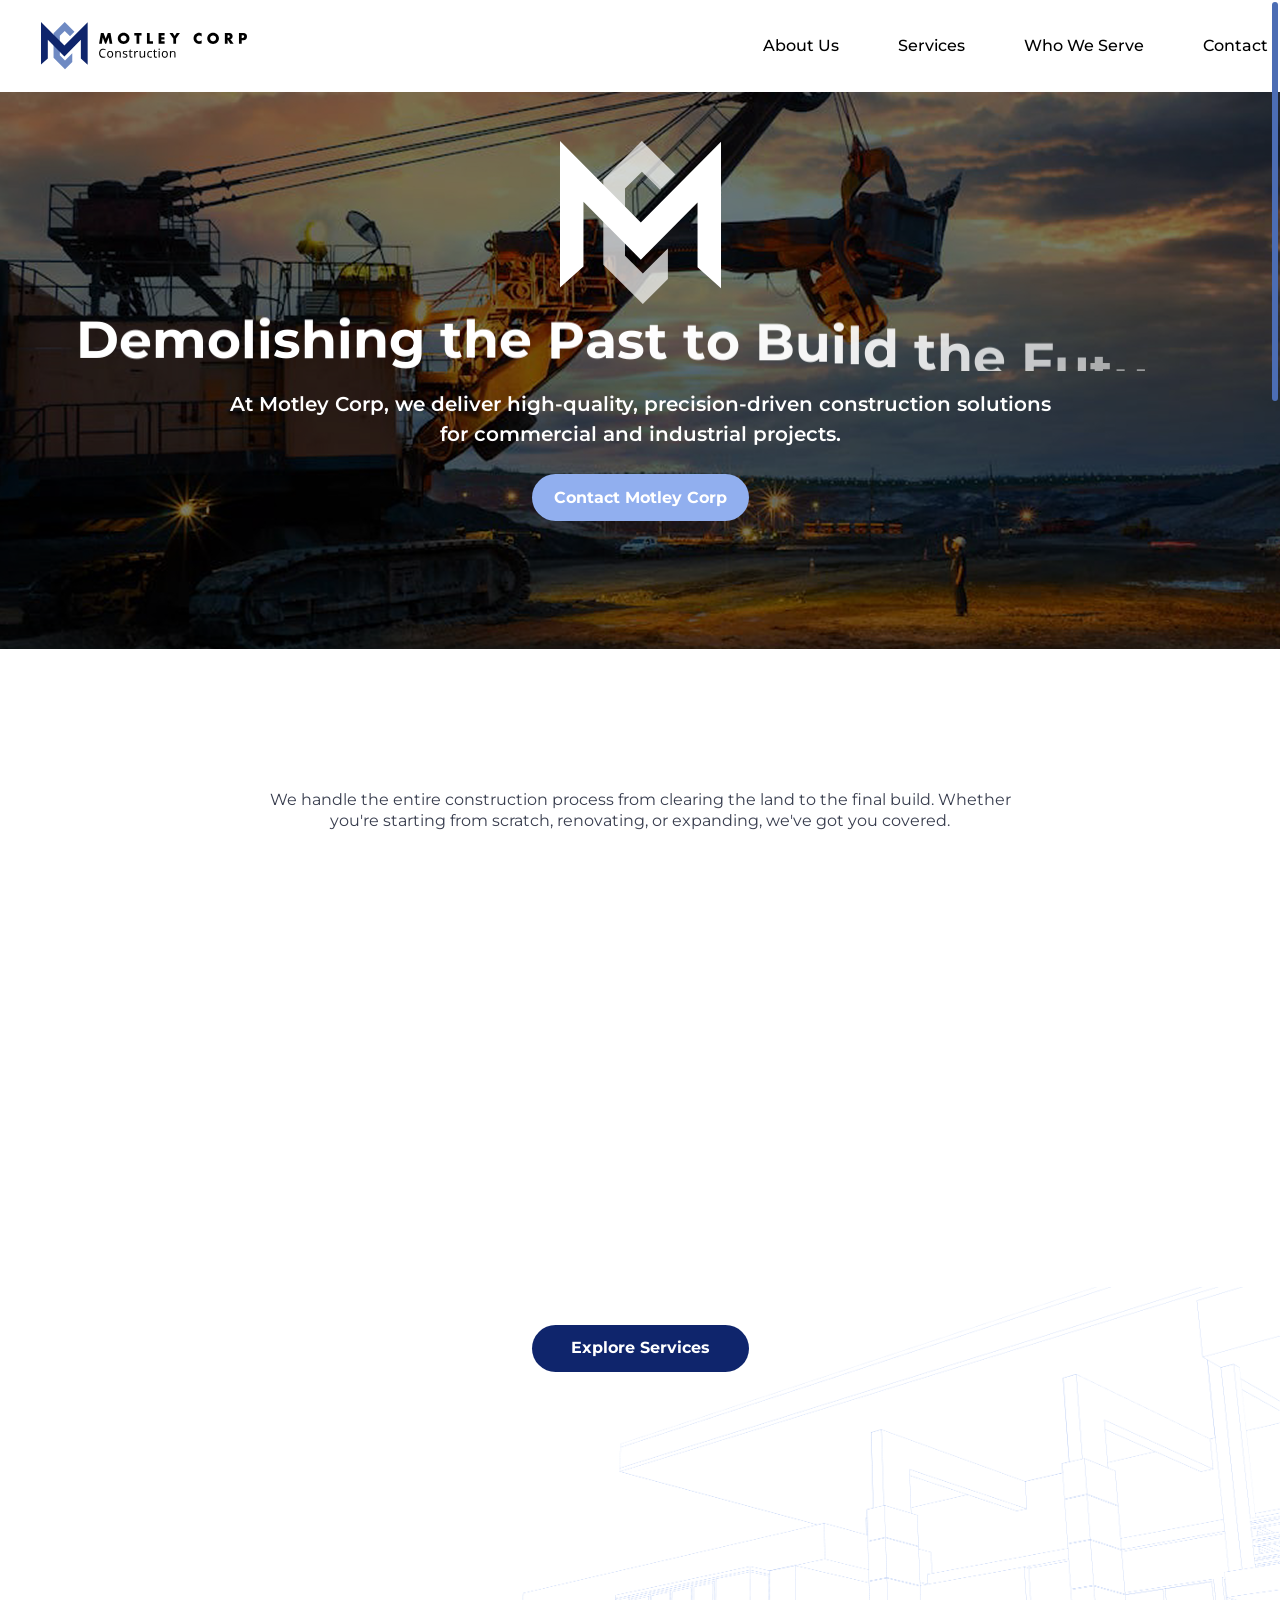
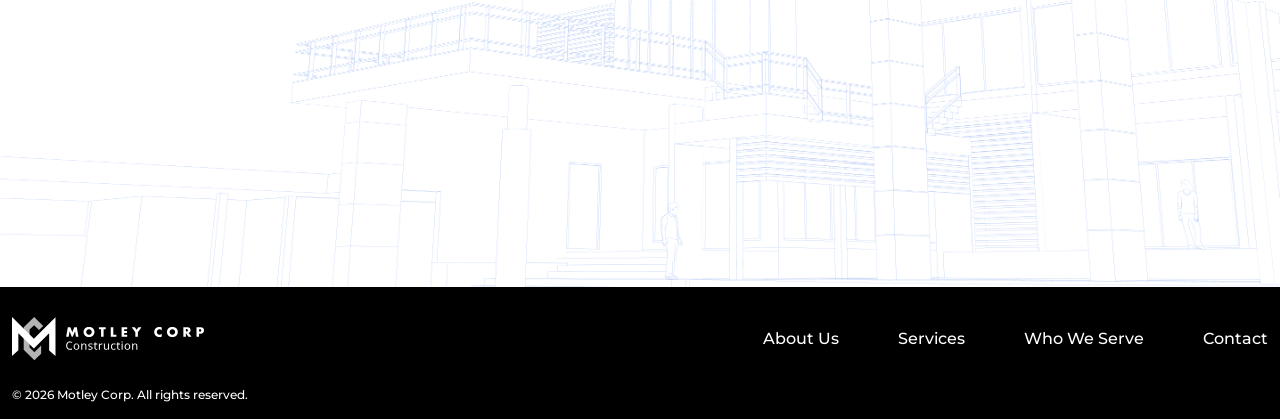
==== commit 01f50917: "animation fix and about page added" ====
--- a/index.html
+++ b/index.html
@@ -3,7 +3,7 @@
 	<head>
 		<meta charset="UTF-8">
 		<meta name="viewport" content="width=device-width, initial-scale=1.0">
-		<title>Hero Section</title>
+		<title>Home</title>
 		<link rel="stylesheet" href="assets/css/bootstrap.min.css">
 		<link rel="stylesheet" href="assets/css/overlayscrollbars.min.css">
 		<link rel="stylesheet" href="assets/css/main.css">
@@ -64,37 +64,41 @@
 		<!-- main -->
 		<main>
 			<!-- banner section start -->
-			<section class="banner-area position-relative d-flex align-items-center justify-content-center bg-fix" style="background-image: url('assets/image/banner/banner-img.jpg');">
+			<section class="banner-area position-relative d-flex align-items-center justify-content-center bg-fix primary-before" style="background-image: url('assets/image/banner/banner-img.jpg');">
 				<div class="container position-relative z-2">
 					<div class="banner-content-wrapper text-center mx-auto">
-						<div class="banner-logo mx-auto mb-3 mb-lg-mb-1">
-							<img src="assets/image/banner/banner-logo.svg" alt="...">
-						</div>
-						<h1 class="banner-title fw-bold text-white mb-3 mb-md-1">Demolishing the Past to Build the Future</h1>
-						<div class="banner-inner-content mx-auto mb-p">
+						<div class="banner-logo mx-auto mb-3 mb-lg-1 animation-line">
+							<img src="assets/image/banner/banner-logo.svg" alt="Motley Corp Logo">
+						</div>
+						<h1 class="text-white mb-3 mb-md-1 hero-title">Demolishing the Past to Build the Future</h1>
+						<div class="banner-inner-content mx-auto mb-p animation-line" animation-dealy="0.3">
 							<p>
 								At Motley Corp, we deliver high-quality, precision-driven construction solutions
 								for commercial and industrial projects.
 							</p>
 						</div>
-						<a href="#" class="btn-1">Contact Motley Corp</a>
+						<div class="animation-line" animation-dealy="0.5">
+							<a href="#" class="btn-1">Contact Motley Corp</a>
+						</div>
 					</div>
 				</div>
 			</section>
 			<!-- banner section end -->
-			<section class="our-expertise-section position-relative z-3">
+			<section class="our-expertise-section position-relative z-3  overflow-hidden">
 				<!-- Decorative Background Image -->
 				<div class="why-choose-bg-shape position-absolute bg-fix"
 					style="background-image: url('assets/image/services/service-bg.png');">
 				</div>
 				<!-- what we do section start -->
-				<div class="what-we-do-area position-relative z-3 overflow-hidden">
+				<div class="what-we-do-area position-relative z-3">
 					<div class="container">
 						<div class="section-title-wrapper text-center mb-p mx-auto">
-							<h2 class="mb-2">What We Do</h2>
-							<p>We handle the entire construction process from clearing the land to the final build. Whether you're starting from scratch, renovating, or expanding, we've got you covered.</p>
-						</div>
-						<div class="services-card-area">
+							<h2 class="mb-2 hero-title">What We Do</h2>
+							<div class="animation-line mb-p">
+								<p>We handle the entire construction process from clearing the land to the final build. Whether you're starting from scratch, renovating, or expanding, we've got you covered.</p>
+							</div>
+						</div>
+						<div class="services-card-area animation-line" animation-dealy="0.3">
 							<div class="row justify-content-center">
 								<div class=" col-sm-6 col-md-4 col-lg">
 									<div class="service-card position-relative z-3 ">
@@ -160,26 +164,30 @@
 				</div>
 				<!-- what we do section end -->
 				<!-- Why Choose Motley Corp section start -->
-				<div class="why-choose-area position-relative z-3 overflow-hidden">
+				<div class="why-choose-area position-relative z-3">
 					<div class="container ">
 						<div class="row align-items-center">
 							<!-- Left Content -->
 							<div class="col col-auto">
 								<div class="section-title-wrapper">
-									<h2 class="mb-3">Why Choose Motley Corp?</h2>
-									<p>Your vision. Our expertise. Let's build something great together!</p>
-									<a href="#" class="btn-1 version-2 why-choose-btn">Get a Free Quote</a> 
+									<h2 class="mb-3 hero-title">Why Choose Motley Corp?</h2>
+									<div class="animation-line" >
+										<p>Your vision. Our expertise. Let's build something great together!</p>
+									</div>
+									<div class="animation-line" animation-dealy="0.3">
+										<a href="#" class="btn-1 version-2 why-choose-btn">Get a Free Quote</a> 
+									</div>
 								</div>
 							</div>
 							<!-- Right Side - Icon Cards & Decorative Image -->
 							<div class="col">
 								<!-- Icon Cards Grid -->
-								<div class="why-choose-cards">
+								<div class="why-choose-cards animation-line" animation-dealy="0.3">
 									<div class="row">
 										<div class="col col-auto">
 											<div class="choose-card d-flex align-items-center">
 												<div class="choose-card-icon">
-													<img src="assets/image/choose-card/card-icon-01.svg" alt="Experience Icon">
+													<img src="assets/image/choose-card/card-icon-01.svg" alt="Over ten Years of Experience">
 												</div>
 												<div class="choose-card-content">
 													<h6 class="mb-0">Over ten Years<br>of Experience</h6>
@@ -189,7 +197,7 @@
 										<div class="col col-auto">
 											<div class="choose-card d-flex align-items-center">
 												<div class="choose-card-icon version-2">
-													<img src="assets/image/choose-card/card-icon-02.svg" alt="Experience Icon">
+													<img src="assets/image/choose-card/card-icon-02.svg" alt="Licensed and Insured">
 												</div>
 												<div class="choose-card-content">
 													<h6 class="mb-0">Licensed & Insured</h6>
@@ -199,7 +207,7 @@
 										<div class="col col-auto">
 											<div class="choose-card d-flex align-items-center">
 												<div class="choose-card-icon">
-													<img src="assets/image/choose-card/card-icon-03.svg" alt="Experience Icon">
+													<img src="assets/image/choose-card/card-icon-03.svg" alt="On-Time and On-Budget">
 												</div>
 												<div class="choose-card-content">
 													<h6 class="mb-0">On-Time & On-<br>Budget </h6>
@@ -209,7 +217,7 @@
 										<div class="col col-auto">
 											<div class="choose-card d-flex align-items-center">
 												<div class="choose-card-icon version-2">
-													<img src="assets/image/choose-card/card-icon-04.svg" alt="Experience Icon">
+													<img src="assets/image/choose-card/card-icon-04.svg" alt="Unmatched Customer Service">
 												</div>
 												<div class="choose-card-content">
 													<h6 class="mb-0">Unmatched <br>Customer <br>Service</h6>
@@ -219,7 +227,7 @@
 										<div class="col col-auto">
 											<div class="choose-card d-flex align-items-center">
 												<div class="choose-card-icon">
-													<img src="assets/image/choose-card/card-icon-05.svg" alt="Experience Icon">
+													<img src="assets/image/choose-card/card-icon-05.svg" alt="Commitment to Quality and Safety">
 												</div>
 												<div class="choose-card-content">
 													<h6 class="mb-0">Commitment to<br> Quality & Safety</h6>
--- a/assets/css/main.css
+++ b/assets/css/main.css
@@ -42,13 +42,27 @@
 	--color-border-input: #000;
 	--color-shadow-header: rgba(0, 0, 0, 0.1);
 
+	/* Font Sizes - Headings */
+	--font-size-h1: 48px;
+	--font-size-h2: 40px;
+	--font-size-h3: 36px;
+	--font-size-h4: 30px;
+	--font-size-h5: 24px;
+	--font-size-h6: 20px;
+
+	/* Font Sizes - UI */
+	--font-size-base: 16px;
+	--font-size-sm: 12px;
+	--font-size-banner-h1: 52px;
+	--font-size-banner-p: 20px;
+
 	/* Header (existing variables kept, now referencing color vars) */
 	--header-padding: 22px;
 	--header-bg: var(--color-bg-white);
 	--header-height: 92px;
 	--header-height-md: 73px;
 	--brand-color: var(--color-brand-primary);
-	--accent-color: var(--color-brand-green);
+	--accent-color: var(--color-brand-accent);
 	--menu-color: var(--color-text-dark);
 	--hamburger-size: 43px;
 	--logo-width: 206px;
@@ -68,7 +82,7 @@
 /* Global body styles */
 body {
 	font-family: "Montserrat", sans-serif;
-	font-size: 16px;
+	font-size: var(--font-size-base);
 	line-height: 1.5;
 	color: var(--color-text-body);
 	background-color: var(--color-bg-white);
@@ -114,15 +128,15 @@
 	color: var(--color-text-dark);
 }
 
-h1 { font-size: 48px; }
-h2 { font-size: 40px; }
-h3 { font-size: 36px; }
-h4 { font-size: 30px; }
-h5 { font-size: 24px; }
-h6 { font-size: 20px; }
+h1 { font-size: var(--font-size-h1); }
+h2 { font-size: var(--font-size-h2); }
+h3 { font-size: var(--font-size-h3); }
+h4 { font-size: var(--font-size-h4); }
+h5 { font-size: var(--font-size-h5); }
+h6 { font-size: var(--font-size-h6); }
 
 /* Remove last paragraph margin */
-.animation-line p:last-child,
+
 .mb-p p:last-child {
 	margin-bottom: 0;
 }
@@ -137,17 +151,31 @@
 .z-5 { z-index: 5 !important; }
 .z-6 { z-index: 6 !important; }
 .z-7 { z-index: 7 !important; }
+.primary-bg{
+	background-color: var(--color-brand-primary) !important;
+}
+.accent-bg{
+	background-color: var(--color-brand-accent) !important;
+}
 
 /* Scrollbar customization */
 .os-scrollbar-handle {
 	background: var(--color-scrollbar);
 }
-
 body > .os-scrollbar {
 	z-index: 999;
 }
-
-
+.hero-title {
+  overflow: hidden;
+}
+.hero-title .word-wrap {
+  display: inline-block;
+  white-space: nowrap;
+  overflow: hidden;
+}
+.hero-title span {
+  will-change: transform, opacity;
+}
 /* =========================
    LENIS (Smooth Scroll)
    ========================= */
@@ -187,7 +215,7 @@
 	border: 1px solid var(--color-border-input);
 	color: var(--color-text-placeholder);
 	font-family: "Montserrat", sans-serif;
-	font-size: 16px;
+	font-size: var(--font-size-base);
 	font-weight: 400;
 	line-height: 1.5;
 	opacity: 1;
@@ -209,7 +237,7 @@
 ::placeholder {
 	color: var(--color-text-placeholder);
 	font-family: "Montserrat", sans-serif;
-	font-size: 16px;
+	font-size: var(--font-size-base);
 	font-weight: 400;
 	line-height: 1.5;
 }
@@ -221,10 +249,10 @@
 
 .btn-1 {
 	display: inline-block;
-	padding: 10.8px 22px;
+	padding: 11.8px 22px;
 	border-radius: 29.5px;
 
-	font-size: 16px;
+	font-size: var(--font-size-base);
 	font-weight: 700;
 	color: var(--color-text-white);
 
@@ -377,10 +405,8 @@
 	position: absolute;
 	left: 50%;
 	transform: translateX(-50%);
-
 	width: 27px;
 	height: 4px;
-
 	background-color: var(--color-text-white);
 	transition: all 0.3s linear;
 }
@@ -407,15 +433,12 @@
 .header-offcanvas .btn-close {
 	width: var(--hamburger-size);
 	height: var(--hamburger-size);
-
 	background-color: var(--brand-color);
 	border: 0;
 	border-radius: 0;
-
 	padding: 0;
 	margin: 0;
 	opacity: 1;
-
 	transition: background-color 0.3s linear;
 }
 
@@ -476,11 +499,11 @@
 }
 
 .banner-logo img {
-	max-width: 161px;
-}
-
+    max-width: clamp(120px , 15vw , 161px);
+}
+.banner-area.secondary-banner.thirdary-banner h2,
 .banner-content-wrapper h1 {
-	font-size: 52px;
+	font-size: var(--font-size-banner-h1);
 }
 
 .banner-inner-content {
@@ -488,7 +511,7 @@
 }
 
 .banner-inner-content p {
-	font-size: 20px;
+	font-size: var(--font-size-banner-p);
 	font-weight: 600;
 	color: var(--color-text-white);
 }
@@ -518,7 +541,7 @@
 	max-width: 761px;
 	margin-bottom: 25px;
 }
-
+.value-card p ,
 .what-we-do-area .section-title-wrapper p {
 	line-height: 1.3;
 }
@@ -531,12 +554,12 @@
 
 /* Service card */
 .service-card {
-	display: flex;
-	align-items: flex-end;
-	min-height: 439px;
-	padding: 18px;
-	border-radius: 14px;
-	overflow: hidden;
+    display: flex;
+    align-items: flex-end;
+    min-height: clamp(400px, 30vw , 439px);
+    padding: 18px;
+    border-radius: 14px;
+    overflow: hidden;
 }
 
 /* Overlay background */
@@ -558,7 +581,7 @@
 }
 
 .service-card p {
-	font-size: 12px;
+	font-size: var(--font-size-sm);
 	line-height: 130%;
 	color: var(--color-text-white);
 	margin-bottom: 0;
@@ -640,11 +663,9 @@
 	display: flex;
 	align-items: center;
 	justify-content: center;
-
 	width: 59px;
 	height: 59px;
 	min-width: 59px;
-
 	border-radius: 50%;
 	background: var(--color-brand-primary);
 }
@@ -660,7 +681,7 @@
 
 /* Text */
 .choose-card-content h6 {
-	font-size: 16px;
+	font-size: var(--font-size-base);
 	color: var(--color-text-body);
 }
 
@@ -669,10 +690,8 @@
 	position: absolute;
 	left: 0;
 	bottom: 0;
-
 	width: 100%;
 	height: clamp(600px, 30vw, 810px);
-
 	background-image: url('/assets/image/choose.png');
 	z-index: -1;
 }
@@ -713,7 +732,127 @@
 }
 
 .footer-bottom p {
-	font-size: 12px;
+	font-size: var(--font-size-sm);
 	font-weight: 500;
 	line-height: 1.2;
-}+}
+
+
+
+
+/* secondary-banner */
+
+.banner-area.secondary-banner {
+    padding: 100px 0;
+    min-height: clamp(200px , 30vw , 397px);
+}
+/* banner-area-about */
+.banner-area.banner-area-about .banner-shape-img{
+	opacity: 0.3;
+}
+.banner-area.banner-area-about::before {
+    background: var(--color-brand-primary);
+}
+
+/* about container section start */
+.about-container-section {
+    padding: 91px 0 128px;
+}
+/* our story */
+.mission-section .container,
+.our-story-area .container {
+    max-width: 1240px;
+}
+.mission-section .mission-img ,
+.our-story-area .our-story-des  ,
+.our-story-area .section-title-wrapper {
+    padding-left: 41px;
+}
+.our-story-area .section-title-wrapper .btn-1.version-2 {
+    padding: 11.8px 30px;
+    margin-right: 42px;
+}
+.our-story-des p {
+    line-height: 1.3;
+}
+/* .our-story-shape {
+    width: 100%;
+    min-height: clamp(500px, 90vw , 936px);
+    top: -371px;
+    right: -214px;
+    z-index: -1;
+    pointer-events: none;
+} */
+.our-story-shape {
+    width: clamp(500px , 80vw,1440px);
+    min-height: clamp(500px, 80vw , 936px);
+    top: -371px;
+    right: 0;
+    z-index: -1;
+    pointer-events: none;
+}
+.our-story-des {
+    margin-top: 43px;
+}
+.values-section ,
+.our-story-area {
+    margin-bottom: 145px;
+}
+.our-story-des .row {
+	--bs-gutter-x:29px;
+}
+/* our value area */
+.values-section .container {
+    max-width: 1296px;
+}
+.icon-box {
+    width: 69.612px;
+    height: 84.751px;
+    background-color: var(--color-brand-accent);
+	margin-bottom: 14px;
+}
+.value-card-wrapper {
+    margin-top: 40px;
+}
+.value-card h5 {
+    margin-bottom: 25px;
+}
+.value-card p {
+    color: var(--color-bg-black);
+    font-size: 14px;
+}
+
+/* our mission area */
+.mission-section .mission-img {
+    max-width: 593px;
+}
+.mission-content {
+    max-width: 553px;
+    margin-right: 0;
+    margin-left: auto;
+}
+.mission-img img {
+    border-radius: 15px;
+    min-height: 270px;
+    object-fit: cover;
+}
+
+/* banner  thirdary*/
+.banner-area.secondary-banner.thirdary-banner {
+    padding: 55px 0 125px;
+    min-height: clamp(200px , 30vw , 425px);
+}
+.banner-area.secondary-banner.thirdary-banner::before{
+	background-color: var(--color-brand-accent);
+}
+.banner-area.secondary-banner.thirdary-banner .banner-shape-img {
+    width: clamp(400px, 100vw, 1165px);
+    height: clamp(500px, 100vw, 1258px);
+    top: -37vw;
+    left: 50%;
+    transform: translateX(-50%);
+    opacity: 0.5;
+}
+
+/* banner */
+
--- a/assets/css/responsive.css
+++ b/assets/css/responsive.css
@@ -32,6 +32,10 @@
 	.footer-logo {
 		padding-left: 0;
 	}
+	/* about container section start */
+	.mission-section .mission-img, .our-story-area .our-story-des, .our-story-area .section-title-wrapper {
+		padding-left: 0;
+	}
 }
 
 
@@ -93,6 +97,14 @@
 	.our-expertise-section {
 		padding: 8vw 0;
 	}
+	
+	/* about container section start */
+	.values-section, .our-story-area {
+		margin-bottom: 8vw;
+	}
+	.mission-content {
+		margin-left: 30px;
+	}
 }
 
 
@@ -102,13 +114,15 @@
 @media (max-width: 991px) {
 
 	/* Typography scaling */
-	.banner-content-wrapper h1,
-	h1 { font-size: 40px; }
-
-	h2 { font-size: 36px; }
-	h3 { font-size: 32px; }
-	h4 { font-size: 28px; }
-	h5 { font-size: 22px; }
+	:root {
+		--font-size-h1: 40px;
+		--font-size-h2: 36px;
+		--font-size-h3: 32px;
+		--font-size-h4: 28px;
+		--font-size-h5: 22px;
+		--font-size-banner-h1: 40px;
+		--font-size-banner-p: 18px;
+	}
 
 	/* Header */
 	.header-logo img {
@@ -123,16 +137,8 @@
 		height: var(--header-height-md);
 	}
 
-	/* Banner */
-	.banner-inner-content p {
-		font-size: 18px;
-	}
-
-	.banner-logo img {
-		max-width: 120px;
-	}
-
 	/* Buttons (consistent scaling) */
+	.our-story-area .section-title-wrapper .btn-1.version-2 , 
 	.btn-1,
 	.btn-1.version-2,
 	.what-we-do-area .section-bottom-info .btn-1.version-2 {
@@ -148,6 +154,24 @@
 		--bs-gutter-x: 24px;
 		--bs-gutter-y: 35px;
 	}
+	/* about container section start */
+	.about-container-section {
+		padding: 8vw 0;
+	}
+	.mission-section .col {
+		flex: 1 0 100%;
+	}
+	.mission-content ,
+	.mission-section .mission-img {
+		max-width: 100%;
+		margin: 0;
+	}
+	.value-card-wrapper {
+		margin-top: 8vw;
+	}
+	.value-card h5 {
+		margin-bottom: 3vw;
+	}
 }
 
 
@@ -157,13 +181,17 @@
 @media (max-width: 767px) {
 
 	/* Typography scaling */
-	.banner-content-wrapper h1,
-	h1 { font-size: 36px; }
-
-	h2 { font-size: 32px; }
-	h3 { font-size: 30px; }
-	h4 { font-size: 24px; }
-	h5 { font-size: 20px; }
+	:root {
+		--font-size-h1: 36px;
+		--font-size-h2: 32px;
+		--font-size-h3: 30px;
+		--font-size-h4: 24px;
+		--font-size-h5: 20px;
+		--font-size-banner-h1: 36px;
+		--font-size-banner-p: 16px;
+		--font-size-base: 14px;
+		--menu-item-margin: 30px;
+	}
 
 	/* Header */
 	.header-logo img {
@@ -171,18 +199,15 @@
 	}
 
 	/* Buttons */
+	.our-story-area .section-title-wrapper .btn-1.version-2 ,
 	.btn-1,
 	.btn-1.version-2,
 	.what-we-do-area .section-bottom-info .btn-1.version-2 {
-		font-size: 14px;
 		padding: 7.8px 14px;
 	}
 
 	/* Banner */
-	.banner-inner-content p {
-		font-size: 16px;
-	}
-
+	.banner-area.secondary-banner.thirdary-banner ,
 	.banner-area {
 		padding: 70px 0;
 	}
@@ -190,11 +215,6 @@
 	/* Footer layout (stacked columns) */
 	.footer-top .col {
 		flex-basis: 100%;
-	}
-
-	/* Menu spacing */
-	:root {
-		--menu-item-margin: 30px;
 	}
 }
 
@@ -227,18 +247,15 @@
    ========================= */
 @media (max-width: 480px) {
 
-	/* Menu spacing */
-	:root {
+	/* Typography scaling */
+	:root {
+		--font-size-h1: 30px;
+		--font-size-h2: 28px;
+		--font-size-h3: 26px;
+		--font-size-h4: 22px;
+		--font-size-banner-h1: 30px;
 		--menu-item-margin: 5px;
 	}
-
-	/* Typography scaling */
-	.banner-content-wrapper h1,
-	h1 { font-size: 30px; }
-
-	h2 { font-size: 28px; }
-	h3 { font-size: 26px; }
-	h4 { font-size: 22px; }
 
 	/* Header */
 	.header-logo img {
@@ -252,7 +269,12 @@
 
 	/* Footer links */
 	.footer-links ul li a {
-		font-size: 14px;
+		font-size: var(--font-size-sm);
+	}
+
+	/* about container section start */
+	.values-section, .our-story-area {
+		margin-bottom: 12vw;
 	}
 }
 
@@ -261,14 +283,14 @@
    ≤380px (Extra Small)
    ========================= */
 @media (max-width: 380px) {
-	.banner-content-wrapper h1,
-	h1 { font-size: 28px; }
-
-	h2 { font-size: 25px; }
-	h3 { font-size: 23px; }
-	h4 { font-size: 20px; }
-	/* Menu spacing */
-	:root {
+
+	/* Typography scaling */
+	:root {
+		--font-size-h1: 28px;
+		--font-size-h2: 25px;
+		--font-size-h3: 23px;
+		--font-size-h4: 20px;
+		--font-size-banner-h1: 28px;
 		--menu-item-margin: 0;
 	}
 
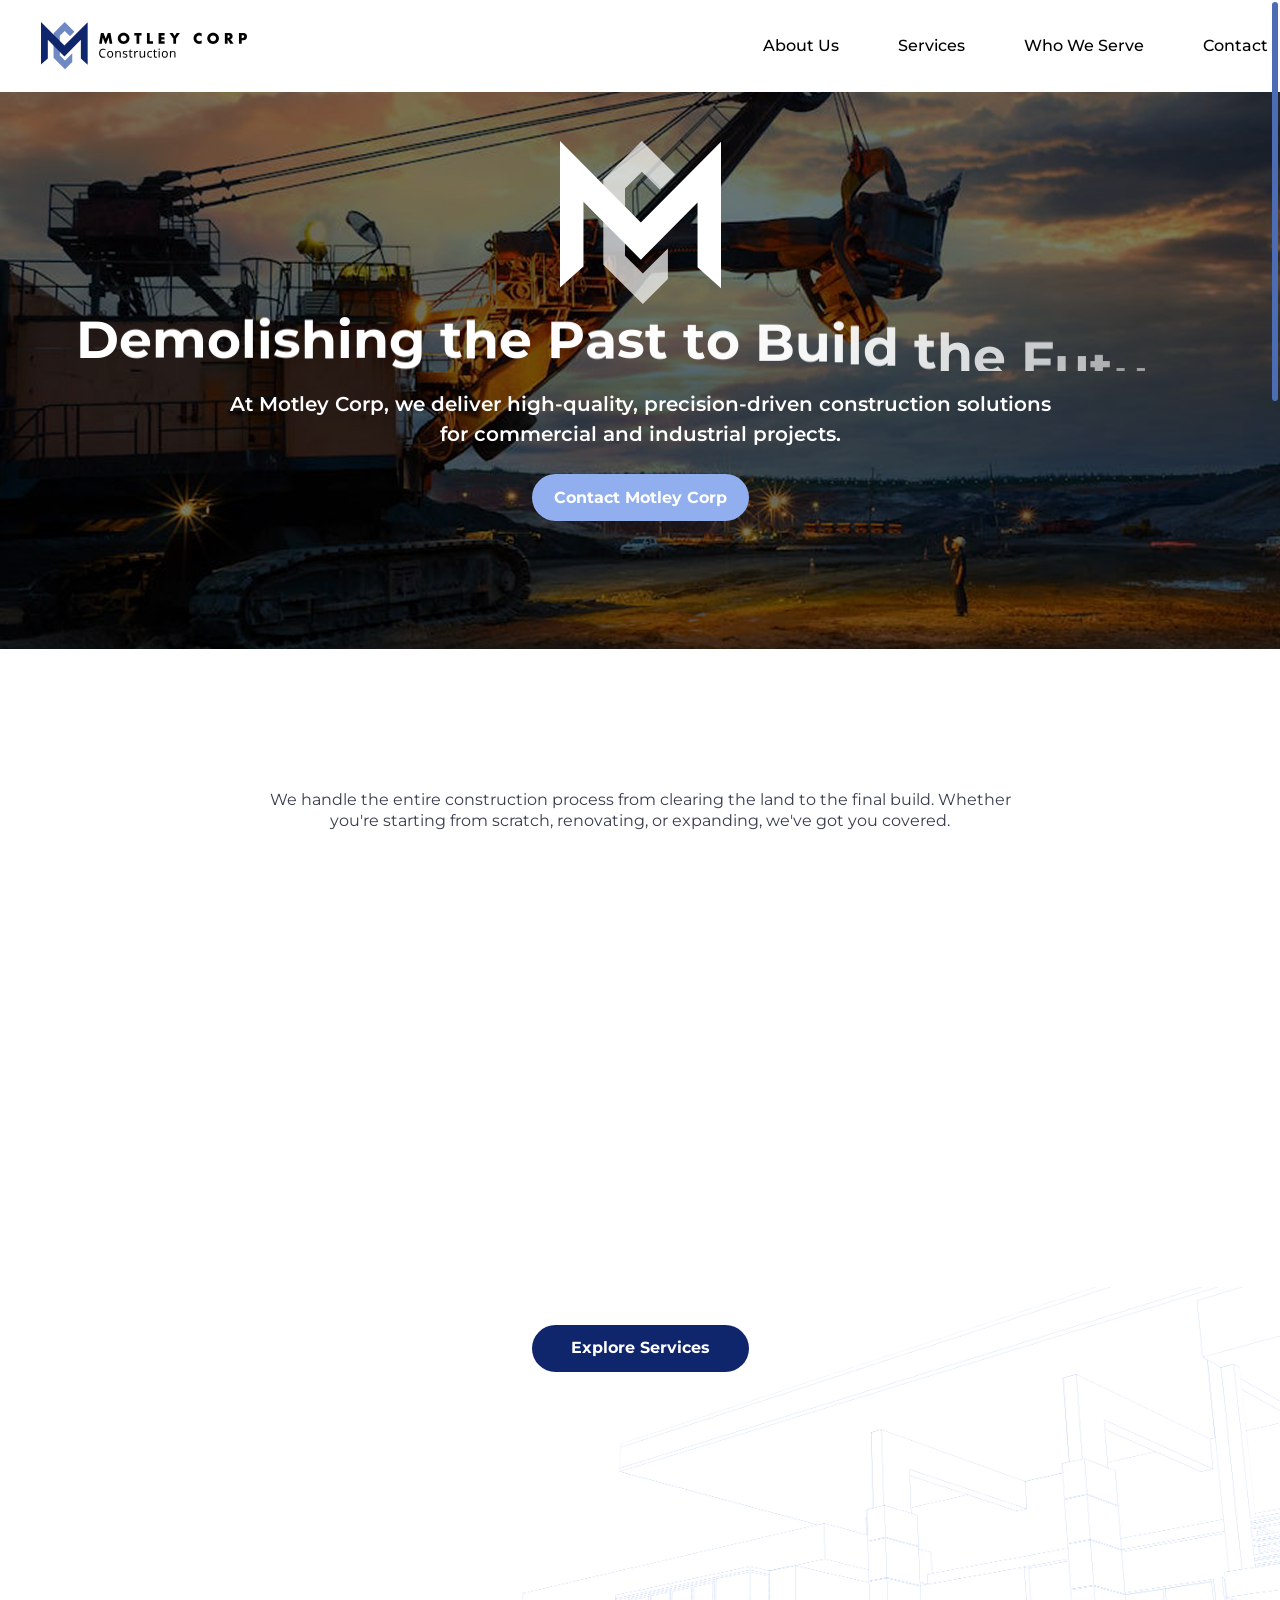
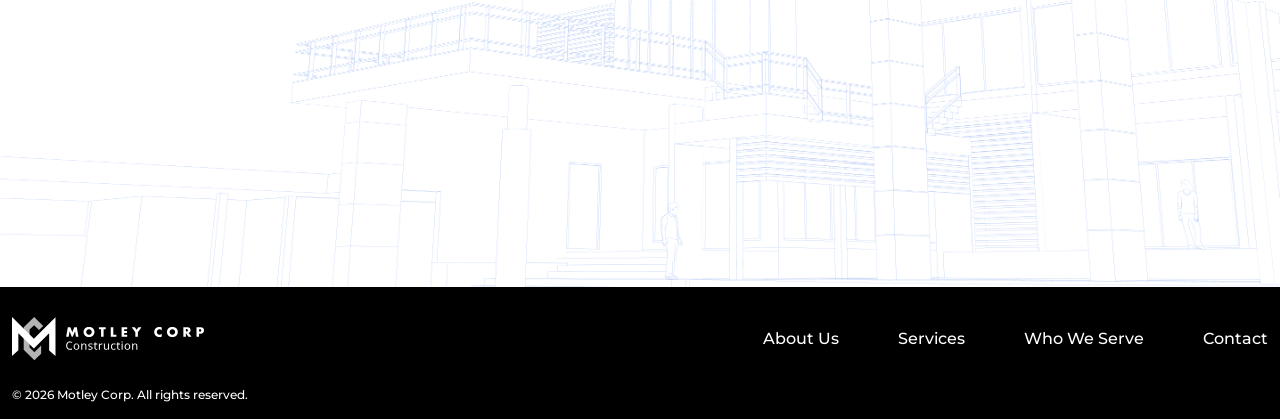
==== commit 94614f62: "header added" ====
--- a/index.html
+++ b/index.html
@@ -21,7 +21,7 @@
 			<div class="offcanvas-body">
 				<nav class="mobile-nav">
 					<ul>
-						<li><a href="#">About Us</a></li>
+						<li><a href="about.html">About Us</a></li>
 						<li><a href="#">Services</a></li>
 						<li><a href="#">Who We Serve</a></li>
 						<li><a href="#">Contact</a></li>
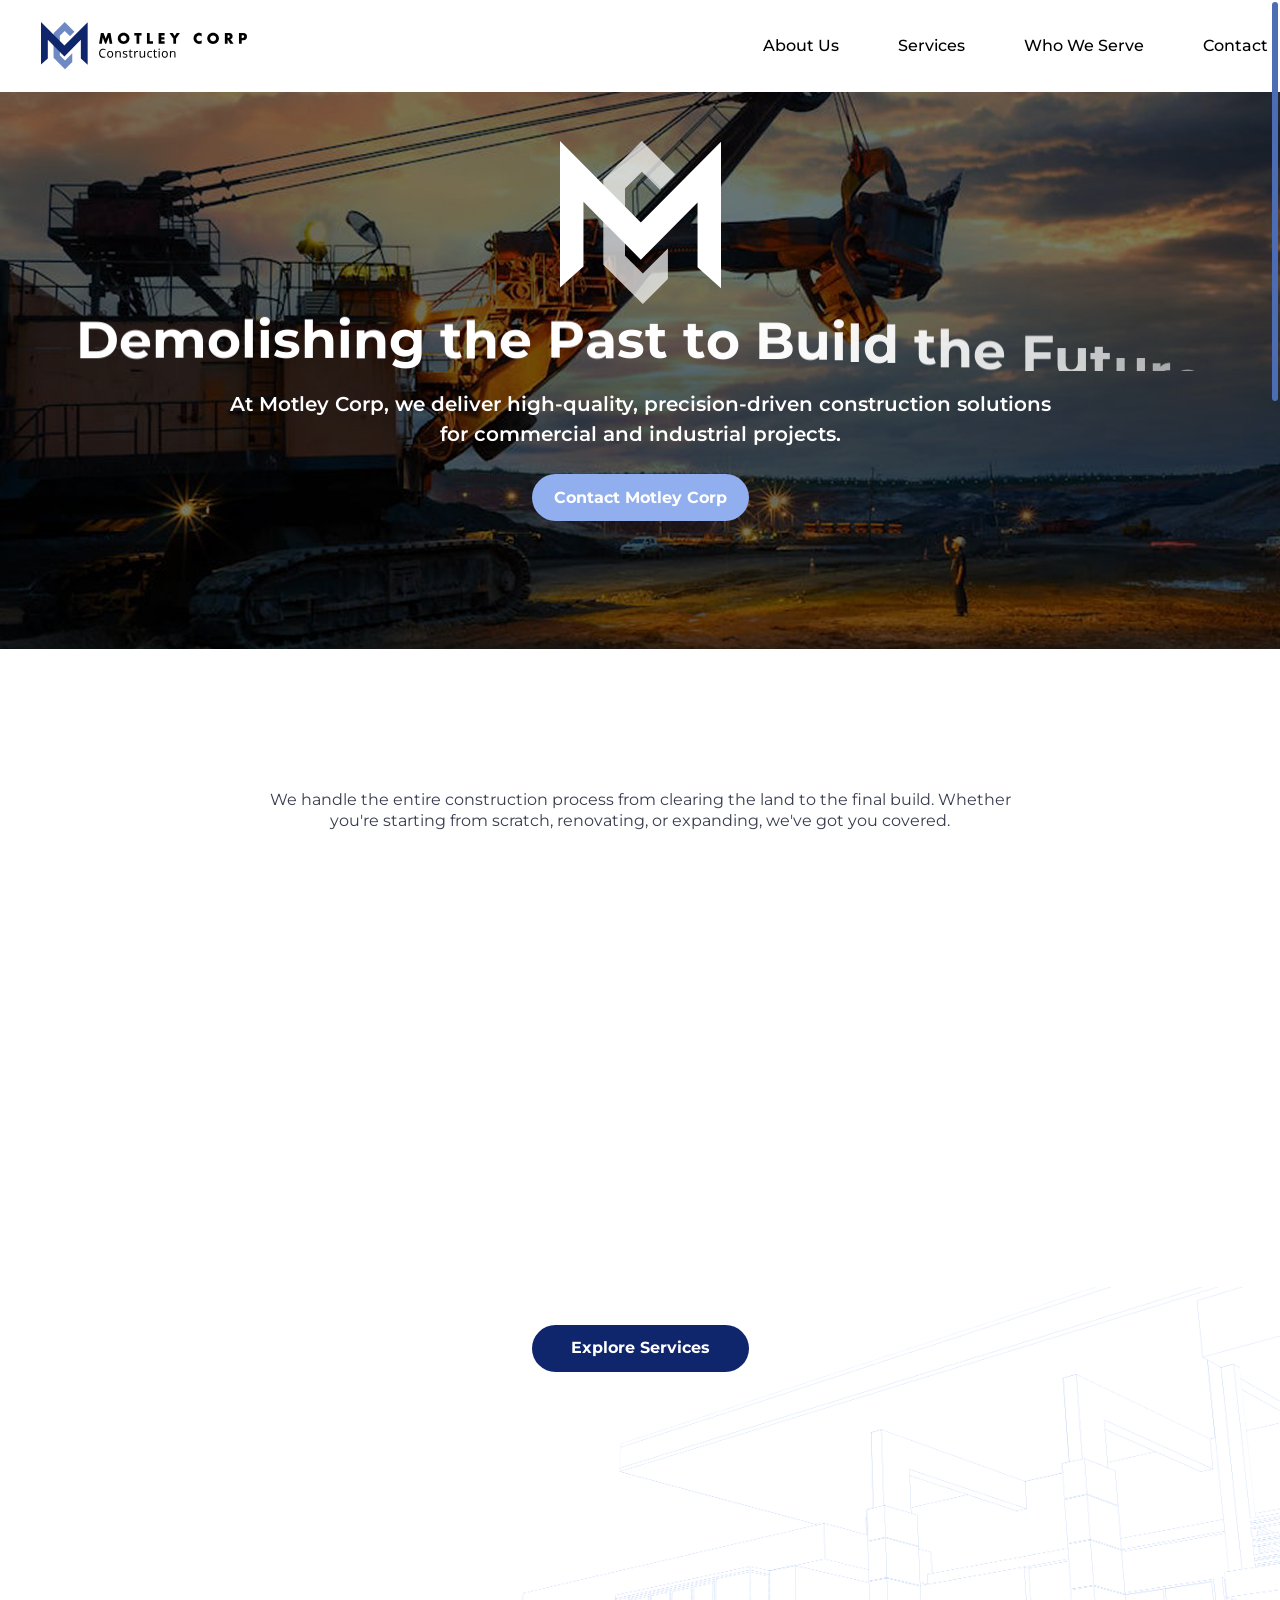
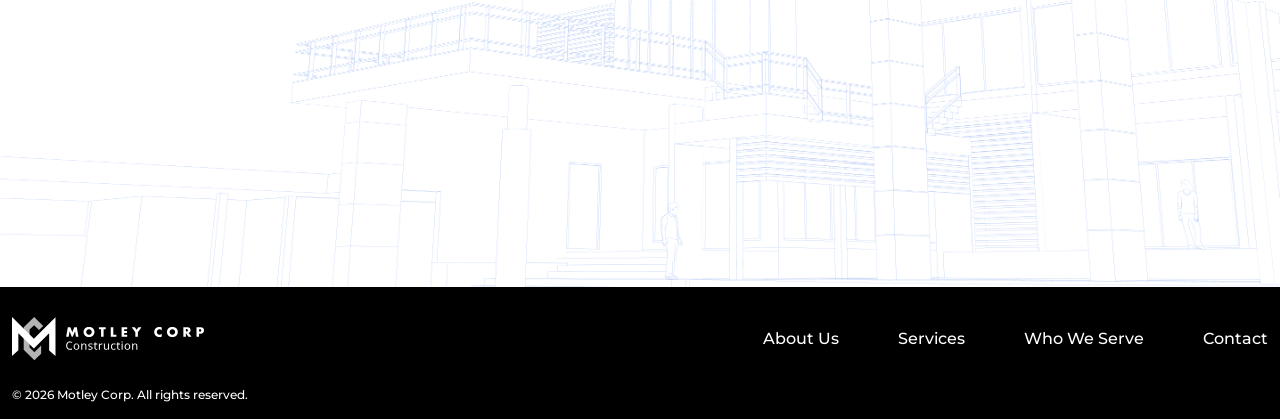
==== commit 4cd392de: "all task completed" ====
--- a/index.html
+++ b/index.html
@@ -89,6 +89,7 @@
 				<div class="why-choose-bg-shape position-absolute bg-fix"
 					style="background-image: url('assets/image/services/service-bg.png');">
 				</div>
+				
 				<!-- what we do section start -->
 				<div class="what-we-do-area position-relative z-3">
 					<div class="container">
@@ -163,6 +164,7 @@
 					</div>
 				</div>
 				<!-- what we do section end -->
+
 				<!-- Why Choose Motley Corp section start -->
 				<div class="why-choose-area position-relative z-3">
 					<div class="container ">
--- a/assets/css/main.css
+++ b/assets/css/main.css
@@ -25,6 +25,8 @@
 	--color-brand-primary: #0F256C;
 	--color-brand-accent: #91AFEF;
 	--color-brand-green: #94C949;
+	--color-brand-gold: #C5964A;
+	--color-brand-gold-light:#EBD4A4;
 
 	/* Text Colors */
 	--color-text-body: #373C4D;
@@ -40,7 +42,9 @@
 	/* UI Colors */
 	--color-scrollbar: #4C6DB4;
 	--color-border-input: #000;
+	--color-border-light: #B5C7CF;
 	--color-shadow-header: rgba(0, 0, 0, 0.1);
+
 
 	/* Font Sizes - Headings */
 	--font-size-h1: 48px;
@@ -52,6 +56,7 @@
 
 	/* Font Sizes - UI */
 	--font-size-base: 16px;
+	--font-size-md: 14px;
 	--font-size-sm: 12px;
 	--font-size-banner-h1: 52px;
 	--font-size-banner-p: 20px;
@@ -85,6 +90,7 @@
 	font-size: var(--font-size-base);
 	line-height: 1.5;
 	color: var(--color-text-body);
+	font-weight: 400;
 	background-color: var(--color-bg-white);
 }
 
@@ -151,11 +157,15 @@
 .z-5 { z-index: 5 !important; }
 .z-6 { z-index: 6 !important; }
 .z-7 { z-index: 7 !important; }
+/* background color  */
 .primary-bg{
 	background-color: var(--color-brand-primary) !important;
 }
 .accent-bg{
 	background-color: var(--color-brand-accent) !important;
+}
+.gold-bg{
+	background-color:var(--color-brand-gold) !important;
 }
 
 /* Scrollbar customization */
@@ -210,22 +220,22 @@
 input[type="url"],
 textarea {
 	width: 100%;
-	padding: 12px;
+	padding:4px 12px;
 	background: var(--color-bg-white);
-	border: 1px solid var(--color-border-input);
-	color: var(--color-text-placeholder);
+	border: 0.5px solid var(--color-border-light);
+	color: var(--color-border-input);
 	font-family: "Montserrat", sans-serif;
 	font-size: var(--font-size-base);
 	font-weight: 400;
 	line-height: 1.5;
 	opacity: 1;
+	border-radius: 4px;
 }
 
 /* Textarea height */
 textarea {
-	height: 116px;
-}
-
+    height: 88px;
+}
 /* Focus reset */
 input:focus,
 textarea:focus {
@@ -426,9 +436,23 @@
 }
 
 .header-offcanvas .offcanvas-header {
-	padding: 10px 20px 30px;
-}
-
+    padding: 20px;
+}
+.header-offcanvas .direct-contact-info a {
+    color: var(--color-text-body);
+    font-size: var(--font-size-md);
+    font-weight: 500;
+}
+.offcanvas-shape-img {
+    position: absolute;
+    left: 0;
+    top: 50%;
+    height: clamp(500px, 80vw,500px);
+    width: 100%;
+    z-index: -1;
+    opacity: 0.1;
+    transform: translateY(-50%);
+}
 /* Close button */
 .header-offcanvas .btn-close {
 	width: var(--hamburger-size);
@@ -468,7 +492,7 @@
 
 /* Mobile nav wrapper */
 .mobile-nav {
-	padding: 37px 0;
+    padding: 30px 0;
 }
 
 .mobile-nav a:hover {
@@ -486,12 +510,11 @@
 
 /* Overlay */
 .banner-area::before {
-	content: "";
-	position: absolute;
-	inset: 0;
-
-	background: var(--color-bg-overlay);
-	z-index: 1;
+    content: "";
+    position: absolute;
+    inset: 0;
+    background: var(--color-bg-overlay);
+    z-index: 1;
 }
 
 .banner-content-wrapper {
@@ -529,10 +552,7 @@
 .our-expertise-section {
 	padding: 75px 0 143px;
 }
-
-
 /* -------- WHAT WE DO -------- */
-
 .what-we-do-area {
 	margin-bottom: 130px;
 }
@@ -541,10 +561,7 @@
 	max-width: 761px;
 	margin-bottom: 25px;
 }
-.value-card p ,
-.what-we-do-area .section-title-wrapper p {
-	line-height: 1.3;
-}
+
 
 /* Grid spacing */
 .services-card-area .row {
@@ -575,6 +592,12 @@
 }
 
 /* Typography */
+.section-bottom-info p  ,
+.our-story-des p ,
+.step-label ,
+.process-content p
+.value-card p ,
+.what-we-do-area .section-title-wrapper p ,
 .choose-card-content h6,
 .service-card h5 {
 	line-height: 1.3;
@@ -746,18 +769,72 @@
     padding: 100px 0;
     min-height: clamp(200px , 30vw , 397px);
 }
+.banner-area.secondary-banner.thirdary-banner .banner-content-wrapper ,
+.banner-area.secondary-banner .banner-content-wrapper {
+    max-width: 850px;
+}
+.banner-area.secondary-banner .banner-content-wrapper p {
+    color: var(--color-bg-white);
+    font-size: var(--font-size-banner-p);
+    font-weight: 600;
+}
+.banner-area.secondary-banner::before{
+	z-index: -1;
+}
 /* banner-area-about */
-.banner-area.banner-area-about .banner-shape-img{
+.banner-shape-img{
 	opacity: 0.3;
+}
+.banner-area.banner-area-service .banner-shape-img {
+    opacity: 0.05;
+}
+.banner-shape-img.banner-shape-img-2 {
+    top: 50px;
+    height: calc(100% - 9px);
+    width: calc(100% + 148px);
+    background-position: left top;
+    left: -148px;
+}
+.banner-area.banner-area-service .banner-shape-img.banner-shape-img-2{
+	opacity: 0.4;
 }
 .banner-area.banner-area-about::before {
     background: var(--color-brand-primary);
 }
+/* banner-area-service */
+.banner-area.banner-area-service::before {
+    background: var(--color-brand-gold);
+}
+/* banner-area-serve */
+.banner-area.banner-area-serve::before {
+    background: var(--color-brand-accent);
+}
+/* banner  thirdary*/
+.banner-area.secondary-banner.thirdary-banner {
+    padding: 55px 0 125px;
+    min-height: clamp(200px , 30vw , 425px);
+}
+.banner-area.secondary-banner.thirdary-banner::before{
+	background-color: var(--color-brand-accent);
+}
+.banner-area.secondary-banner.thirdary-banner .banner-shape-img {
+    width: clamp(400px, 100vw, 1165px);
+    height: clamp(500px, 100vw, 1258px);
+    top: -37vw;
+    left: 50%;
+    transform: translateX(-50%);
+    opacity: 0.5;
+}
+
+
+/* banner  thirdary*/
+
 
 /* about container section start */
 .about-container-section {
     padding: 91px 0 128px;
 }
+
 /* our story */
 .mission-section .container,
 .our-story-area .container {
@@ -772,9 +849,7 @@
     padding: 11.8px 30px;
     margin-right: 42px;
 }
-.our-story-des p {
-    line-height: 1.3;
-}
+
 /* .our-story-shape {
     width: 100%;
     min-height: clamp(500px, 90vw , 936px);
@@ -814,6 +889,10 @@
 .value-card-wrapper {
     margin-top: 40px;
 }
+.value-card-wrapper .row {
+    --bs-gutter-x: 185px;
+    justify-content: center;
+}
 .value-card h5 {
     margin-bottom: 25px;
 }
@@ -837,22 +916,201 @@
     object-fit: cover;
 }
 
-/* banner  thirdary*/
-.banner-area.secondary-banner.thirdary-banner {
-    padding: 55px 0 125px;
-    min-height: clamp(200px , 30vw , 425px);
-}
-.banner-area.secondary-banner.thirdary-banner::before{
-	background-color: var(--color-brand-accent);
-}
-.banner-area.secondary-banner.thirdary-banner .banner-shape-img {
-    width: clamp(400px, 100vw, 1165px);
-    height: clamp(500px, 100vw, 1258px);
-    top: -37vw;
+/* =========================
+   CORE SERVICES SECTION
+========================= */
+.our-core-services {
+    padding: 64px 0 85px;
+}
+.our-core-services .container {
+    max-width: 1136px;
+}
+.core-services-card {
+    border: 1px solid #DBDFEA;
+    border-radius: 17px;
+    overflow: hidden;
+    height: 100%;
+    background-color: var(--color-bg-white);
+    transition: all 0.3s linear;
+}
+.core-card-banner {
+    height: 180px;
+    background-color: var(--color-brand-gold-light);
+    width: calc(100% + 2px);
+    margin-left: -1px;
+}
+.core-services-content {
+    padding: 20px 31px;
+}
+.core-services-content p {
+	margin-bottom: 8px;
+}
+.core-services-content ul li ,
+.core-services-content p{
+    font-size: var(--font-size-md);
+    line-height: 1.4;
+}
+.core-services-content ul {
+    list-style: none;
+    padding-left: 0;
+    margin-bottom: 0;
+}
+.core-services-content ul li {
+    position: relative;
+    padding-left: 14px;
+    margin-bottom: 3px;
+}
+.core-services-content ul li::before {
+    content: "";
+    position: absolute;
+    left: 0;
+    top: 9px;
+    height: 2px;
+    width: 2px;
+    background: var(--color-text-body);
+}
+
+/* =========================
+OUR PROCESS SECTION
+========================= */
+
+.our-process-section {
+    background-color: var(--color-bg-white);
+    position: relative;
+}
+.our-process-section .container {
+    max-width: 804px;
+}
+.process-timeline{
+    margin-top: 78px;
+}
+.process-item {
+    gap: 22px;
+    margin-bottom: 45px;
+}
+.process-item:last-child{
+	margin-bottom: 0;
+}
+.process-item > div {
+    flex-basis: 50%;
+}
+.process-img img {
+    max-width: 348px;
+    min-height: 200px;
+    object-fit: cover;
+}
+.process-line {
+    position: absolute;
     left: 50%;
+    top: 0;
+    height: 100%;
+    width: 2px;
+    background: #DBDFEA;
+    z-index: 1;
+    margin-left: -4px;
+}
+.process-content {
+    max-width: 327px;
+}
+.process-dot {
+    position: absolute;
+    left: 50%;
+    top: 0;
+    width: 17px;
+    height: 17px;
+    background-color: var(--color-brand-gold);
+    border-radius: 50%;
+    z-index: 2;
+    margin-left: -11.5px;
+}
+.step-label {
+    color: var(--color-brand-gold);
+    font-weight: 600;
+    letter-spacing: 0.7px;
+	text-transform: uppercase;
+}
+.step-label,
+.process-content p{
+    font-size: var(--font-size-md);
+}
+
+.our-process-section .section-bottom-info {
+    margin: 86px 0;
+}
+
+/* serve do area */
+.what-we-do-area.serve-do-area {
+    margin: 0;
+    padding: 65px 0;
+}
+.service-card-img.service-card-img-6 {
+    min-height: 318px;
+}
+.service-card-img.service-card-img-7 {
+    min-height: 303px;
+}
+.service-card-img.service-card-img-10 ,
+.service-card-img.service-card-img-9 {
+    min-height: 298px;
+}
+.what-we-do-area.serve-do-area .service-card{
+    padding: 50px 26px;
+}
+.what-we-do-area.serve-do-area .section-bottom-info p {
+    font-weight: 600;
+}
+.what-we-do-area.serve-do-area .section-bottom-info {
+    margin-top: 34px;
+}
+
+/* contact form  */
+
+.contact-area {
+    padding: 34px 0 41px;
+}
+.contact-wrapper {
+    border-radius: 9px;
+    border: 1px solid var(--color-border-light);
+    background: var(--color-bg-white);
+    padding: 40px 60px 67px 60px;
+    max-width: 705px;
+}
+.contact-wrapper .row {
+    --bs-gutter-y: 16px; 
+}
+.contact-info label {
+    display: block;
+    font-size: var(--font-size-md);
+    margin-bottom: 4px;
+}
+
+/* direct section area  */
+.direct-area{
+    padding: 52px 0 45px;
+}
+.direct-area .container {
+    max-width: 918px;
+}
+.direct-contact-info a {
+    color: var(--color-bg-white);
+    font-size: var(--font-size-base);
+    font-weight: 700;
+    line-height: 1.78;
+    display: inline-block;
+}
+.direct-area .hero-title {
+    max-width: 250px;
+}
+.direct-contact-info{
+    margin-left: 20px;
+}
+.direact-shpae-img {
+    position: absolute;
+    left: 50%;
+    top: 0;
+    height: 100%;
+    width: clamp(400px, 50vw , 526px);
+    opacity: 0.1;
     transform: translateX(-50%);
-    opacity: 0.5;
-}
-
-/* banner */
-
+    margin-left: 286px;
+}
--- a/assets/css/responsive.css
+++ b/assets/css/responsive.css
@@ -105,6 +105,10 @@
 	.mission-content {
 		margin-left: 30px;
 	}
+	/* direct section area  */
+	.direact-shpae-img {
+		margin-left: 0;
+	}
 }
 
 
@@ -130,7 +134,7 @@
 	}
 
 	.header-area {
-		padding: 15px 0;
+		padding: 13px 0;
 	}
 
 	.header-fix {
@@ -172,6 +176,29 @@
 	.value-card h5 {
 		margin-bottom: 3vw;
 	}
+	/* core services */
+	.core-services-content {
+		padding: 20px 15px;
+	}
+	/* =========================
+	OUR PROCESS SECTION
+	========================= */
+	.process-timeline {
+		margin-top: 50px;
+	}
+	.our-process-section .section-bottom-info {
+		margin: 10vw 0;
+	}
+	/* contact form  */
+	.contact-area {
+		padding: 35px 0;
+	}
+	.contact-wrapper {
+		padding: 40px 30px;
+	}
+	
+
+
 }
 
 
@@ -207,15 +234,35 @@
 	}
 
 	/* Banner */
+	.our-core-services ,
 	.banner-area.secondary-banner.thirdary-banner ,
 	.banner-area {
 		padding: 70px 0;
 	}
 
 	/* Footer layout (stacked columns) */
+	.process-item > div ,
 	.footer-top .col {
 		flex-basis: 100%;
 	}
+	/* =========================
+	OUR PROCESS SECTION
+	========================= */
+	.process-item {
+		flex-wrap: wrap;
+	}
+	.process-content ,
+	.process-img img {
+		max-width: 100%;
+		width: 100%;
+	}
+	.process-item {
+		margin-bottom: 5vw;
+	}
+	.process-timeline {
+		margin-top: 8vw;
+	}
+
 }
 
 
@@ -238,6 +285,20 @@
 	/* Menu spacing */
 	:root {
 		--menu-item-margin: 20px;
+	}
+	/* direct section start */
+	.direct-area {
+		padding: 40px 0;
+	}
+	.direct-area .hero-title {
+		max-width: 100%;
+	}
+	.direct-contact-info{
+		margin-left: 0px;
+	}
+	/* contact form  */
+	.contact-wrapper {
+		padding: 30px 15px;
 	}
 }
 
@@ -276,6 +337,12 @@
 	.values-section, .our-story-area {
 		margin-bottom: 12vw;
 	}
+	/* =========================
+	OUR PROCESS SECTION
+	========================= */
+	.process-item {
+		margin-bottom: 7vw;
+	}
 }
 
 
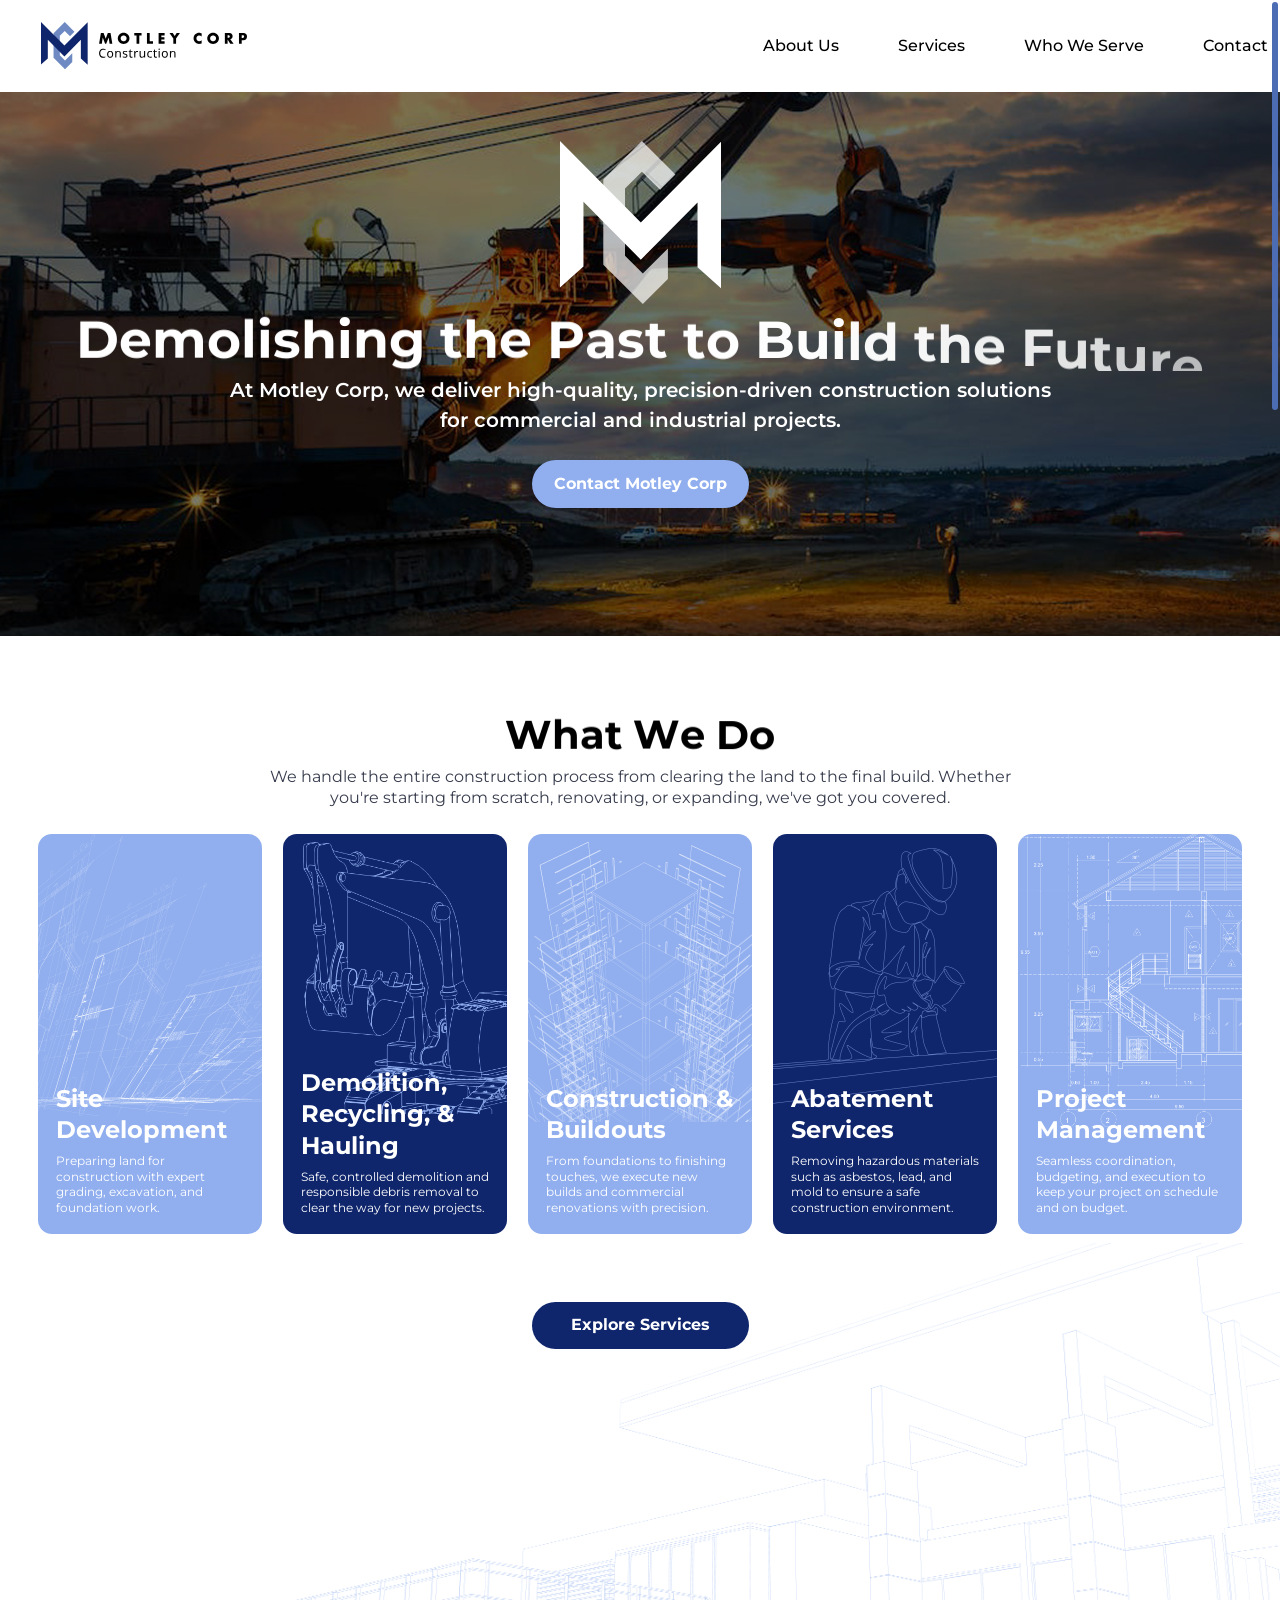
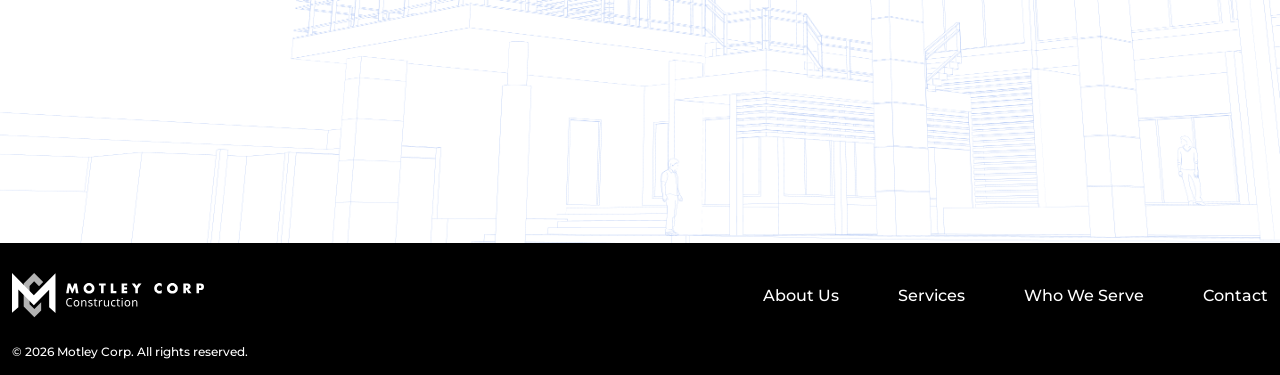
==== commit 682bbf8f: "project is done" ====
--- a/index.html
+++ b/index.html
@@ -10,8 +10,9 @@
 		<link rel="stylesheet" href="assets/css/responsive.css">
 	</head>
 	<body data-overlayscrollbars-initialize>
-		<!-- Mobile Offcanvas Menu -->                                                                                                                                                                          
+		<!-- Mobile Offcanvas Menu -->                                            
 		<div class="offcanvas header-offcanvas offcanvas-end" tabindex="-1" id="offcanvasRight" aria-labelledby="offcanvasRightLabel">
+			<div class="offcanvas-shape-img bg-fix" style="background-image: url('assets/image/offcanvas-shape.png');"></div>
 			<div class="offcanvas-header justify-content-end">                                                                                                                                                  
 				<button type="button" class="btn-close d-flex align-items-center justify-content-center flex-column" data-bs-dismiss="offcanvas" aria-label="Close">
 				<span></span>
@@ -22,11 +23,36 @@
 				<nav class="mobile-nav">
 					<ul>
 						<li><a href="about.html">About Us</a></li>
-						<li><a href="#">Services</a></li>
-						<li><a href="#">Who We Serve</a></li>
-						<li><a href="#">Contact</a></li>
+						<li><a href="services.html">Services</a></li>
+						<li><a href="serve.html">Who We Serve</a></li>
+						<li><a href="contact.html">Contact</a></li>
 					</ul>
 				</nav>
+				<div class="direct-title w-100 mb-2 pb-1">
+					<h6 class="mb-0">Direct Contact Information</h6>
+				</div>
+				<div class="direct-contact-info ms-0">
+					<a href="tel:+12054414085" >
+						<span>Phone:</span>
+						<span>205-441-4085</span>
+					</a>
+					<br>
+					<a href="mailto:info@motleycorp.com">
+						<span>Email:</span>
+						<span>info@motleycorp.com</span>
+					</a>
+					<br>
+					<address class="mb-0">
+						<a href="https://www.google.com/maps/place/2512+16th+St+N,+Birmingham,+AL+35204,+USA"
+						target="_blank"
+							rel="noopener noreferrer"
+							>
+							<span>Office:</span>
+							<span>2512 16th St N, Birmingham, AL</span>
+						</a>
+					</address>
+				</div>
+				
 			</div>
 		</div>
 		<!-- Header Section -->
@@ -41,10 +67,10 @@
 					<div class="col">
 						<nav class="main-menu text-end d-none d-lg-block">
 							<ul>
-								<li><a href="#">About Us</a></li>
-								<li><a href="#">Services</a></li>
-								<li><a href="#">Who We Serve</a></li>
-								<li><a href="#">Contact</a></li>
+								<li><a href="about.html">About Us</a></li>
+								<li><a href="services.html">Services</a></li>
+								<li><a href="serve.html">Who We Serve</a></li>
+								<li><a href="contact.html">Contact</a></li>
 							</ul>
 						</nav>
 						<div class="d-flex justify-content-end d-lg-none">
@@ -168,7 +194,7 @@
 				<!-- Why Choose Motley Corp section start -->
 				<div class="why-choose-area position-relative z-3">
 					<div class="container ">
-						<div class="row align-items-center">
+						<div class="row">
 							<!-- Left Content -->
 							<div class="col col-auto">
 								<div class="section-title-wrapper">
--- a/assets/css/main.css
+++ b/assets/css/main.css
@@ -1,52 +1,84 @@
-/* Google Font Import */
+/* =========================================================
+   MAIN STYLESHEET
+   ---------------------------------------------------------
+   This stylesheet defines the core visual design system
+   for the website, including typography, color scheme,
+   components, and layout patterns.
+   
+   Organized Sections:
+   1. Imports & CSS Variables
+   2. Reset & Base Styles
+   3. Typography
+   4. Utilities & Helpers
+   5. Forms & Inputs
+   6. Buttons
+   7. Header & Navigation
+   8. Navigation (Hamburger & Mobile)
+   9. Offcanvas Menu
+   10. Banner Sections
+   11. Main Content Sections
+   12. About & Company Pages
+   13. Services & Cards
+   14. Process Timeline
+   15. Contact & Direct Contact
+   16. Footer
+   ========================================================= */
+
+
+/* =========================================================
+   1. GOOGLE FONT IMPORT
+   ========================================================= */
+
 @import url('https://fonts.googleapis.com/css2?family=Montserrat:ital,wght@0,100..900;1,100..900&display=swap');
 
-/* =========================================================
-   CSS INDEX
-   ---------------------------------------------------------
-   1. Default / Reset Styles
-   2. Typography
-   3. Utilities
-   4. Forms
-   5. Buttons
-   6. Header
-   7. Banner
-   8. Sections (Expertise, What We Do, Why Choose)
-   9. Footer
-   ========================================================= */
-
-
-/* =========================
-   CSS COLOR VARIABLES
-   ========================= */
+
+/* =========================================================
+   2. ROOT CSS VARIABLES
+   =========================================================
+   
+   Comprehensive design system variables covering colors,
+   typography, spacing, transitions, sizing, and layout.
+   All values defined here for easy theme updates and
+   consistent design implementation.
+   
+   ========================================================= */
 
 :root {
-	/* Brand Colors */
+
+	/* --------- BRAND COLORS --------- */
 	--color-brand-primary: #0F256C;
 	--color-brand-accent: #91AFEF;
 	--color-brand-green: #94C949;
 	--color-brand-gold: #C5964A;
-	--color-brand-gold-light:#EBD4A4;
-
-	/* Text Colors */
+	--color-brand-gold-light: #EBD4A4;
+
+	/* --------- TEXT COLORS --------- */
 	--color-text-body: #373C4D;
 	--color-text-dark: #000;
 	--color-text-white: #FFF;
 	--color-text-placeholder: rgba(80, 80, 80, 0.50);
 
-	/* Background Colors */
+	/* --------- BACKGROUND COLORS --------- */
 	--color-bg-white: #fff;
 	--color-bg-black: #000;
 	--color-bg-overlay: rgba(0, 0, 0, 0.5);
 
-	/* UI Colors */
+	/* --------- UI & BORDER COLORS --------- */
 	--color-scrollbar: #4C6DB4;
 	--color-border-input: #000;
 	--color-border-light: #B5C7CF;
 	--color-shadow-header: rgba(0, 0, 0, 0.1);
 
-
-	/* Font Sizes - Headings */
+	/* --------- FONT FAMILIES --------- */
+	--font-family-primary: "Montserrat", sans-serif;
+
+	/* --------- FONT WEIGHTS --------- */
+	--font-weight-regular: 400;
+	--font-weight-medium: 500;
+	--font-weight-semibold: 600;
+	--font-weight-bold: 700;
+
+	/* --------- FONT SIZES - HEADINGS --------- */
 	--font-size-h1: 48px;
 	--font-size-h2: 40px;
 	--font-size-h3: 36px;
@@ -54,52 +86,189 @@
 	--font-size-h5: 24px;
 	--font-size-h6: 20px;
 
-	/* Font Sizes - UI */
+	/* --------- FONT SIZES - UI & BODY --------- */
 	--font-size-base: 16px;
 	--font-size-md: 14px;
 	--font-size-sm: 12px;
 	--font-size-banner-h1: 52px;
 	--font-size-banner-p: 20px;
 
-	/* Header (existing variables kept, now referencing color vars) */
+	/* --------- LINE HEIGHTS --------- */
+	--line-height-tight: 1.2;
+	--line-height-normal: 1.3;
+	--line-height-relaxed: 1.4;
+	--line-height-body: 1.5;
+	--line-height-percentage: 130%;
+	--line-height-generous: 1.78;
+
+	/* --------- TRANSITIONS --------- */
+	--transition-default: all 0.3s linear;
+	--transition-color: background-color 0.3s linear;
+
+	/* --------- Z-INDEX SCALE --------- */
+	--z-negative: -1;
+	--z-base: 1;
+	--z-dropdown: 2;
+	--z-sticky: 4;
+	--z-fixed: 5;
+	--z-modal: 6;
+	--z-tooltip: 7;
+	--z-header: 999;
+
+	/* --------- BORDER RADIUS --------- */
+	--radius-sm: 4px;
+	--radius-md: 9px;
+	--radius-lg: 14px;
+	--radius-xl: 15px;
+	--radius-2xl: 17px;
+	--radius-pill: 29.5px;
+	--radius-full: 50%;
+
+	/* --------- OPACITY VALUES --------- */
+	--opacity-subtle: 0.05;
+	--opacity-light: 0.1;
+	--opacity-low: 0.3;
+	--opacity-medium: 0.4;
+	--opacity-half: 0.5;
+	--opacity-full: 1;
+
+	/* --------- SPACING & SIZING --------- */
+	--size-button-padding-y: 11.8px;
+	--size-button-padding-x: 22px;
+	--size-button-padding-sm-y: 6.8px;
+	--size-button-padding-sm-x: 17px;
+	--size-button-padding-xs-y: 7.8px;
+	--size-button-padding-xs-x: 14px;
+
+	/* --------- GAP & SPACING --------- */
+	--gap-xs: 11px;
+	--gap-sm: 14px;
+	--gap-md: 22px;
+	--gap-lg: 29px;
+	--gap-xl: 50px;
+
+	/* --------- PADDING SIZES --------- */
+	--padding-xs: 4px 12px;
+	--padding-sm: 20px;
+	--padding-md: 30px 15px;
+	--padding-lg: 40px 30px;
+	--padding-xl: 40px 60px 67px 60px;
+	--padding-list: 20px 31px;
+
+	/* --------- ICON SIZES --------- */
+	--icon-size-small: 30px;
+	--icon-size-medium: 59px;
+
+	/* --------- MISC SIZING --------- */
+	--border-width-thin: 0.5px;
+	--border-width-normal: 1px;
+	--border-width-thick: 2px;
+	--line-width-divider: 2px;
+
+	/* --------- HEADER LAYOUT VARIABLES --------- */
 	--header-padding: 22px;
 	--header-bg: var(--color-bg-white);
 	--header-height: 92px;
 	--header-height-md: 73px;
+	--header-height-sm: 73px;
 	--brand-color: var(--color-brand-primary);
 	--accent-color: var(--color-brand-accent);
 	--menu-color: var(--color-text-dark);
 	--hamburger-size: 43px;
+	--hamburger-line-width: 27px;
+	--hamburger-line-height: 4px;
+	--hamburger-line-height-close: 5px;
 	--logo-width: 206px;
 	--menu-item-margin: 73px;
-}
-
-
-/* =========================
-   1. DEFAULT / RESET
-   ========================= */
-
-/* Base font utility */
+
+	/* --------- CONTAINER SIZES --------- */
+	--container-max-width: 1228px;
+	--container-header-width: 1308px;
+	--container-wide: 1360px;
+	--container-expertise: 1228px;
+	--container-why-choose: 1210px;
+	--container-services: 1136px;
+	--container-process: 804px;
+	--container-direct: 918px;
+	--container-about: 1240px;
+	--container-values: 1296px;
+
+	/* --------- MODAL & FORM SIZING --------- */
+	--form-wrapper-max-width: 705px;
+	--form-padding: 40px 60px 67px 60px;
+	--form-gutter-y: 16px;
+
+	/* --------- CARD SIZING --------- */
+	--card-border-radius: 17px;
+	--card-banner-height: 180px;
+	--service-card-min-height: clamp(400px, 30vw, 439px);
+	--service-card-img-height-1: 282px;
+	--service-card-img-height-2: 272px;
+	--service-card-img-height-3: 280px;
+	--service-card-img-height-4: 261px;
+	--service-card-img-height-5: 293px;
+	--service-card-img-height-6: 318px;
+	--service-card-img-height-7: 303px;
+	--service-card-img-height-8: 298px;
+
+	/* --------- BANNER SIZING --------- */
+	--banner-padding: 49px 0 128px;
+	--banner-padding-secondary: 100px 0;
+	--banner-padding-tertiary: 55px 0 115px;
+	--banner-min-height-secondary: clamp(200px, 30vw, 397px);
+	--banner-min-height-tertiary: clamp(200px, 30vw, 425px);
+
+	/* --------- SECTION PADDING --------- */
+	--section-padding-xl: 75px 0 143px;
+	--section-padding-lg: 91px 0 128px;
+	--section-padding-md: 64px 0 85px;
+	--section-padding-sm: 34px 0 41px;
+	--section-spacing-mb: 130px;
+
+	/* --------- PROCESS TIMELINE SIZING --------- */
+	--process-gap: 22px;
+	--process-margin-bottom: 45px;
+	--process-content-max-width: 327px;
+	--process-image-max-width: 348px;
+	--process-image-height: 130px;
+	--process-dot-size: 17px;
+
+	/* --------- SHADOW VALUES --------- */
+	--shadow-header: 0 2px 20px var(--color-shadow-header);
+}
+
+
+/* =========================================================
+   3. RESET & BASE STYLES
+   =========================================================
+   
+   Remove default browser styles and establish consistent
+   defaults for all elements.
+   
+   ========================================================= */
+
+/* Montserrat font utility class */
 .tk-montserrat- {
-	font-family: "Montserrat", sans-serif;
-}
-
-/* Global body styles */
+	font-family: var(--font-family-primary);
+}
+
+/* Global body defaults */
 body {
-	font-family: "Montserrat", sans-serif;
+	font-family: var(--font-family-primary);
 	font-size: var(--font-size-base);
-	line-height: 1.5;
+	line-height: var(--line-height-body);
 	color: var(--color-text-body);
-	font-weight: 400;
+	font-weight: var(--font-weight-regular);
 	background-color: var(--color-bg-white);
 }
 
+/* Image responsive defaults */
 img {
 	max-width: 100%;
 	height: auto;
 }
 
-/* Link reset */
+/* Reset link defaults */
 a {
 	text-decoration: none;
 	color: var(--color-text-dark);
@@ -109,31 +278,37 @@
 	color: var(--color-text-dark);
 }
 
-/* Background helper */
+/* Background image helper for cover patterns */
 .bg-fix {
 	background-position: center;
 	background-repeat: no-repeat;
 	background-size: cover;
 }
 
-/* Container override */
+/* Bootstrap container override */
 .container {
-	max-width: 1228px;
-}
-
-
-/* =========================
-   2. TYPOGRAPHY
-   ========================= */
-
-/* Heading styles */
+	max-width: var(--container-max-width);
+}
+
+
+/* =========================================================
+   4. TYPOGRAPHY
+   =========================================================
+   
+   Heading styles and text formatting rules for consistent
+   typographic hierarchy across the site.
+   
+   ========================================================= */
+
+/* Heading defaults (h1–h6) */
 h1, h2, h3, h4, h5, h6 {
-	font-family: "Montserrat", sans-serif;
-	font-weight: 700;
-	line-height: 1.2;
+	font-family: var(--font-family-primary);
+	font-weight: var(--font-weight-bold);
+	line-height: var(--line-height-tight);
 	color: var(--color-text-dark);
 }
 
+/* Individual heading sizes */
 h1 { font-size: var(--font-size-h1); }
 h2 { font-size: var(--font-size-h2); }
 h3 { font-size: var(--font-size-h3); }
@@ -141,54 +316,73 @@
 h5 { font-size: var(--font-size-h5); }
 h6 { font-size: var(--font-size-h6); }
 
-/* Remove last paragraph margin */
-
+/* Remove margin from last paragraph in container */
 .mb-p p:last-child {
 	margin-bottom: 0;
 }
 
 
-/* =========================
-   3. UTILITIES
-   ========================= */
-
-/* Z-index helpers */
-.z-4 { z-index: 4 !important; }
-.z-5 { z-index: 5 !important; }
-.z-6 { z-index: 6 !important; }
-.z-7 { z-index: 7 !important; }
-/* background color  */
-.primary-bg{
+/* =========================================================
+   5. UTILITIES & HELPERS
+   =========================================================
+   
+   Reusable utility classes for layout, positioning,
+   background colors, and visual effects.
+   
+   ========================================================= */
+
+/* Z-index stacking context helpers */
+.z-4 { z-index: var(--z-sticky) !important; }
+.z-5 { z-index: var(--z-fixed) !important; }
+.z-6 { z-index: var(--z-modal) !important; }
+.z-7 { z-index: var(--z-tooltip) !important; }
+
+/* Background color utility classes */
+.primary-bg {
 	background-color: var(--color-brand-primary) !important;
 }
-.accent-bg{
+
+.accent-bg {
 	background-color: var(--color-brand-accent) !important;
 }
-.gold-bg{
-	background-color:var(--color-brand-gold) !important;
-}
-
-/* Scrollbar customization */
+
+.gold-bg {
+	background-color: var(--color-brand-gold) !important;
+}
+
+/* Custom scrollbar styling */
 .os-scrollbar-handle {
 	background: var(--color-scrollbar);
 }
+
 body > .os-scrollbar {
-	z-index: 999;
-}
+	z-index: var(--z-header);
+}
+
+/* Hero title animation helpers */
 .hero-title {
-  overflow: hidden;
-}
+	overflow: hidden;
+}
+
 .hero-title .word-wrap {
-  display: inline-block;
-  white-space: nowrap;
-  overflow: hidden;
+    display: inline-block;
+    white-space: nowrap;
+    overflow: hidden;
+    vertical-align: top;
 }
 .hero-title span {
-  will-change: transform, opacity;
-}
-/* =========================
-   LENIS (Smooth Scroll)
-   ========================= */
+	will-change: transform, opacity;
+}
+
+
+/* =========================================================
+   6. SMOOTH SCROLL LIBRARY (LENIS)
+   =========================================================
+   
+   Styles for the Lenis smooth scrolling library.
+   Ensures smooth scroll behavior across browsers.
+   
+   ========================================================= */
 
 html.lenis,
 html.lenis body {
@@ -208,10 +402,16 @@
 }
 
 
-/* =========================
-   4. FORMS
-   ========================= */
-
+/* =========================================================
+   7. FORMS & INPUT ELEMENTS
+   =========================================================
+   
+   Styling for form controls including text inputs,
+   textareas, and focus states.
+   
+   ========================================================= */
+
+/* Input field defaults */
 input[type="text"],
 input[type="email"],
 input[type="tel"],
@@ -220,95 +420,108 @@
 input[type="url"],
 textarea {
 	width: 100%;
-	padding:4px 12px;
+	padding: var(--padding-xs);
 	background: var(--color-bg-white);
-	border: 0.5px solid var(--color-border-light);
+	border: var(--border-width-thin) solid var(--color-border-light);
 	color: var(--color-border-input);
-	font-family: "Montserrat", sans-serif;
+	font-family: var(--font-family-primary);
 	font-size: var(--font-size-base);
-	font-weight: 400;
-	line-height: 1.5;
-	opacity: 1;
-	border-radius: 4px;
-}
-
-/* Textarea height */
+	font-weight: var(--font-weight-regular);
+	line-height: var(--line-height-body);
+	opacity: var(--opacity-full);
+	border-radius: var(--radius-sm);
+}
+
+/* Textarea specific height */
 textarea {
-    height: 88px;
-}
-/* Focus reset */
+	height: 88px;
+}
+
+/* Remove default focus outline */
 input:focus,
 textarea:focus {
 	outline: none;
 	box-shadow: none;
 }
 
-/* Placeholder styling */
+/* Placeholder text styling */
 ::placeholder {
 	color: var(--color-text-placeholder);
-	font-family: "Montserrat", sans-serif;
+	font-family: var(--font-family-primary);
 	font-size: var(--font-size-base);
-	font-weight: 400;
-	line-height: 1.5;
-}
-
-
-/* =========================
-   5. BUTTONS
-   ========================= */
-
+	font-weight: var(--font-weight-regular);
+	line-height: var(--line-height-body);
+}
+
+
+/* =========================================================
+   8. BUTTONS
+   =========================================================
+   
+   Primary button component with two variants.
+   Includes hover and active states.
+   
+   ========================================================= */
+
+/* Primary button (btn-1) */
 .btn-1 {
 	display: inline-block;
-	padding: 11.8px 22px;
-	border-radius: 29.5px;
-
+	padding: var(--size-button-padding-y) var(--size-button-padding-x);
+	border-radius: var(--radius-pill);
 	font-size: var(--font-size-base);
-	font-weight: 700;
+	font-weight: var(--font-weight-bold);
 	color: var(--color-text-white);
-
 	background-color: var(--color-brand-accent);
-	transition: all 0.3s linear;
-}
-
-/* Variant */
+	transition: var(--transition-default);
+}
+
+/* Button variant (secondary color) */
 .btn-1.version-2 {
 	background-color: var(--color-brand-primary);
 }
 
-/* Hover states */
+/* Button hover state */
 .btn-1:hover {
 	background-color: var(--color-brand-primary);
 	color: var(--color-text-white);
 }
 
+/* Button variant hover state (reverses colors) */
 .btn-1.version-2:hover {
 	background-color: var(--color-brand-accent);
 }
 
 
-/* =========================
-   6. HEADER
-   ========================= */
-
-/* Header container */
+/* =========================================================
+   9. HEADER
+   =========================================================
+   
+   Fixed header with navigation, logo, and hamburger menu.
+   Includes shadow effect on scroll.
+   
+   ========================================================= */
+
+/* Header container with fixed positioning */
 .header-area {
 	position: fixed;
 	width: 100%;
-	z-index: 999;
+	z-index: var(--z-header);
 	padding: var(--header-padding) 0;
 	background: var(--header-bg);
-	transition: all 0.3s linear;
-}
-
-/* Active state when scrolled */
+	transition: var(--transition-default);
+}
+
+/* Shadow appears when scrolled */
 .header-area.active {
-	box-shadow: 0 2px 20px var(--color-shadow-header);
-}
-
+	box-shadow: var(--shadow-header);
+}
+
+/* Spacer element to prevent content overlap with fixed header */
 .header-fix {
 	height: var(--header-height);
 }
 
+/* Logo container */
 .header-logo {
 	padding-left: 29px;
 }
@@ -317,17 +530,22 @@
 	max-width: var(--logo-width);
 }
 
-/* Override container width inside header */
+/* Header container max-width override */
 .header-area .container {
-	max-width: 1308px;
-}
-
-
-/* =========================
-   NAVIGATION
-   ========================= */
-
-/* Reset lists */
+	max-width: var(--container-header-width);
+}
+
+
+/* =========================================================
+   10. NAVIGATION MENU
+   =========================================================
+   
+   Main navigation links with underline hover effect.
+   Shared styles for main menu and footer links.
+   
+   ========================================================= */
+
+/* Reset list defaults */
 .mobile-nav ul,
 .main-menu ul {
 	list-style: none;
@@ -335,58 +553,58 @@
 	padding: 0;
 }
 
-/* Shared menu item */
+/* Menu item (inline list) */
 .footer-links ul li,
 .main-menu ul li {
 	display: inline-block;
 	position: relative;
-	z-index: 1;
+	z-index: var(--z-base);
 	margin-left: var(--menu-item-margin);
 }
 
-/* Remove margin for first item */
+/* Remove left margin from first item */
 .footer-links ul li:first-child,
 .main-menu ul li:first-child {
 	margin-left: 0;
 }
 
-/* Underline hover effect */
+/* Animated underline on hover (before pseudo-element) */
 .footer-links ul li::before,
 .main-menu ul li::before {
 	content: "";
 	position: absolute;
 	left: 0;
 	bottom: 0;
-
 	width: 0;
-	height: 2px;
-
+	height: var(--line-width-divider);
 	background-color: var(--color-brand-accent);
-	transition: all 0.3s linear;
-}
-
+	transition: var(--transition-default);
+}
+
+/* Underline animation on hover */
 .footer-links ul li:hover::before,
 .main-menu ul li:hover::before {
 	width: 100%;
 }
 
-/* Links */
+/* Menu link text styling */
 .footer-links ul li a,
 .mobile-nav ul li a,
 .main-menu ul li a {
 	font-size: 16px;
-	font-weight: 500;
+	font-weight: var(--font-weight-medium);
 	color: var(--menu-color);
-	transition: all 0.3s linear;
-}
-
+	transition: var(--transition-default);
+}
+
+/* Menu link hover color */
 .footer-links ul li:hover a,
 .mobile-nav ul li:hover a,
 .main-menu ul li:hover a {
 	color: var(--color-brand-accent);
 }
 
-/* Mobile spacing */
+/* Mobile menu item spacing */
 .mobile-nav ul li {
 	padding-bottom: 15px;
 }
@@ -396,64 +614,80 @@
 }
 
 
-/* =========================
-   HAMBURGER BUTTON
-   ========================= */
-
+/* =========================================================
+   11. HAMBURGER BUTTON
+   =========================================================
+   
+   Mobile menu toggle button with animated lines.
+   
+   ========================================================= */
+
+/* Button container */
 .humbarger-btn {
 	position: relative;
 	width: var(--hamburger-size);
 	height: var(--hamburger-size);
-
 	border: 0;
 	background: var(--brand-color);
-
 	transition: background-color 0.3s linear;
 }
 
+/* Hamburger lines */
 .humbarger-btn span {
 	position: absolute;
 	left: 50%;
 	transform: translateX(-50%);
-	width: 27px;
-	height: 4px;
+	width: var(--hamburger-line-width);
+	height: var(--hamburger-line-height);
 	background-color: var(--color-text-white);
-	transition: all 0.3s linear;
-}
-
-/* Lines positioning */
+	transition: var(--transition-default);
+}
+
+/* Hamburger line positioning */
 .humbarger-btn span:nth-child(1) { top: 13px; }
 .humbarger-btn span:nth-child(2) { top: 21px; }
 .humbarger-btn span:nth-child(3) { bottom: 10px; }
 
 
-/* =========================
-   OFFCANVAS MENU
-   ========================= */
-
+/* =========================================================
+   12. OFFCANVAS MENU (Mobile Navigation)
+   =========================================================
+   
+   Side drawer menu that slides in from the side.
+   Includes close button and contact information.
+   
+   ========================================================= */
+
+/* Menu container */
 .header-offcanvas.offcanvas {
 	background: var(--header-bg);
 }
 
+/* Offcanvas header section */
 .header-offcanvas .offcanvas-header {
-    padding: 20px;
-}
+	padding: 20px;
+}
+
+/* Contact info links in menu */
 .header-offcanvas .direct-contact-info a {
-    color: var(--color-text-body);
-    font-size: var(--font-size-md);
-    font-weight: 500;
-}
+	color: var(--color-text-body);
+	font-size: var(--font-size-md);
+	font-weight: var(--font-weight-medium);
+}
+
+/* Background shape decoration in menu */
 .offcanvas-shape-img {
-    position: absolute;
-    left: 0;
-    top: 50%;
-    height: clamp(500px, 80vw,500px);
-    width: 100%;
-    z-index: -1;
-    opacity: 0.1;
-    transform: translateY(-50%);
-}
-/* Close button */
+	position: absolute;
+	left: 0;
+	top: 50%;
+	height: clamp(500px, 80vw, 500px);
+	width: 100%;
+	z-index: var(--z-negative);
+	opacity: var(--opacity-light);
+	transform: translateY(-50%);
+}
+
+/* Offcanvas close button (X icon) */
 .header-offcanvas .btn-close {
 	width: var(--hamburger-size);
 	height: var(--hamburger-size);
@@ -462,7 +696,7 @@
 	border-radius: 0;
 	padding: 0;
 	margin: 0;
-	opacity: 1;
+	opacity: var(--opacity-full);
 	transition: background-color 0.3s linear;
 }
 
@@ -470,16 +704,16 @@
 	box-shadow: none;
 }
 
-/* Close icon lines */
+/* Close button icon lines */
 .header-offcanvas .btn-close span {
 	display: block;
-	width: 27px;
-	height: 5px;
+	width: var(--hamburger-line-width);
+	height: var(--hamburger-line-height-close);
 	background-color: var(--color-text-white);
-	transition: all 0.3s linear;
-}
-
-/* Active animation */
+	transition: var(--transition-default);
+}
+
+/* Close button animation (X shape) */
 .header-offcanvas .btn-close.active span:nth-child(1) {
 	transform: rotate(45deg) translateX(-50%);
 	margin-bottom: 0;
@@ -490,9 +724,9 @@
 	margin-top: -5px;
 }
 
-/* Mobile nav wrapper */
+/* Mobile nav container */
 .mobile-nav {
-    padding: 30px 0;
+	padding: 30px 0;
 }
 
 .mobile-nav a:hover {
@@ -500,61 +734,162 @@
 }
 
 
-/* =========================
-   7. BANNER
-   ========================= */
-
+/* =========================================================
+   13. BANNER SECTIONS
+   =========================================================
+   
+   Large hero banners used across different page types.
+   Includes primary, secondary, and tertiary variants.
+   
+   ========================================================= */
+
+/* Primary banner section */
 .banner-area {
-	padding: 49px 0 128px;
-}
-
-/* Overlay */
+	padding: var(--banner-padding);
+}
+
+/* Dark overlay on banner background image */
 .banner-area::before {
-    content: "";
-    position: absolute;
-    inset: 0;
-    background: var(--color-bg-overlay);
-    z-index: 1;
-}
-
+	content: "";
+	position: absolute;
+	inset: 0;
+	background: var(--color-bg-overlay);
+	z-index: var(--z-base);
+}
+
+/* Content wrapper (max-width constraint) */
+.banner-area.secondary-banner.thirdary-banner .banner-content-wrapper ,
 .banner-content-wrapper {
 	max-width: 1177px;
 }
 
+/* Logo in banner */
 .banner-logo img {
-    max-width: clamp(120px , 15vw , 161px);
-}
+	max-width: clamp(120px, 15vw, 161px);
+}
+
+/* Banner heading (h1 and h2) */
 .banner-area.secondary-banner.thirdary-banner h2,
 .banner-content-wrapper h1 {
 	font-size: var(--font-size-banner-h1);
 }
 
+/* Inner content container */
 .banner-inner-content {
 	max-width: 831px;
 }
 
+/* Banner paragraph text */
 .banner-inner-content p {
 	font-size: var(--font-size-banner-p);
-	font-weight: 600;
+	font-weight: var(--font-weight-semibold);
 	color: var(--color-text-white);
 }
 
+/* CTA button in banner */
 .banner-content-wrapper .btn-1 {
 	margin-top: 25px;
 }
 
-
-/* =========================
-   8. SECTIONS
-   ========================= */
-
-/* Expertise */
+/* --------- Secondary Banner Variant --------- */
+
+.banner-area.secondary-banner {
+	padding: var(--banner-padding-secondary);
+	min-height: var(--banner-min-height-secondary);
+}
+.banner-area.secondary-banner .banner-content-wrapper {
+	max-width: 850px;
+}
+
+.banner-area.secondary-banner .banner-content-wrapper p {
+	color: var(--color-bg-white);
+	font-size: var(--font-size-banner-p);
+	font-weight: var(--font-weight-semibold);
+}
+
+.banner-area.secondary-banner::before {
+	z-index: var(--z-negative);
+}
+
+/* --------- Banner Shape Images --------- */
+
+/* Decorative shape background */
+.banner-shape-img {
+	opacity: var(--opacity-low);
+}
+
+.banner-area.banner-area-service .banner-shape-img {
+	opacity: var(--opacity-subtle);
+}
+
+.banner-shape-img.banner-shape-img-2 {
+	top: 50px;
+	height: calc(100% - 9px);
+	width: calc(100% + 148px);
+	background-position: left top;
+	left: -148px;
+}
+
+.banner-area.banner-area-service .banner-shape-img.banner-shape-img-2 {
+	opacity: var(--opacity-medium);
+}
+
+/* --------- Banner Color Variants --------- */
+
+/* About page banner (primary blue) */
+.banner-area.banner-area-about::before {
+	background: var(--color-brand-primary);
+}
+
+/* Services page banner (gold) */
+.banner-area.banner-area-service::before {
+	background: var(--color-brand-gold);
+}
+
+/* Service detail page banner (light blue) */
+.banner-area.banner-area-serve::before {
+	background: var(--color-brand-accent);
+}
+
+/* --------- Tertiary Banner Variant --------- */
+
+.banner-area.secondary-banner.thirdary-banner {
+	padding: var(--banner-padding-tertiary);
+	min-height: var(--banner-min-height-tertiary);
+}
+
+.banner-area.secondary-banner.thirdary-banner::before {
+	background-color: var(--color-brand-accent);
+}
+
+.banner-area.secondary-banner.thirdary-banner .banner-shape-img {
+	width: clamp(400px, 100vw, 1165px);
+	height: clamp(500px, 100vw, 1258px);
+	top: -37vw;
+	left: 50%;
+	transform: translateX(-50%);
+	opacity: var(--opacity-half);
+}
+
+
+/* =========================================================
+   14. MAIN CONTENT SECTIONS
+   =========================================================
+   
+   Expertise, What We Do, and Why Choose Us sections.
+   
+   ========================================================= */
+
+/* --------- Expertise Section --------- */
+
 .our-expertise-section {
-	padding: 75px 0 143px;
-}
-/* -------- WHAT WE DO -------- */
+	padding: var(--section-padding-xl);
+}
+
+/* --------- What We Do Section --------- */
+
 .what-we-do-area {
-	margin-bottom: 130px;
+	margin-bottom: var(--section-spacing-mb);
 }
 
 .what-we-do-area .section-title-wrapper {
@@ -562,24 +897,23 @@
 	margin-bottom: 25px;
 }
 
-
-/* Grid spacing */
+/* Service card grid spacing */
 .services-card-area .row {
 	--bs-gutter-x: 21px;
 	--bs-gutter-y: 21px;
 }
 
-/* Service card */
+/* Service card (general styles) */
 .service-card {
-    display: flex;
-    align-items: flex-end;
-    min-height: clamp(400px, 30vw , 439px);
-    padding: 18px;
-    border-radius: 14px;
-    overflow: hidden;
-}
-
-/* Overlay background */
+	display: flex;
+	align-items: flex-end;
+	min-height: var(--service-card-min-height);
+	padding: 18px;
+	border-radius: var(--radius-lg);
+	overflow: hidden;
+}
+
+/* Card background overlay */
 .service-card::before {
 	content: "";
 	position: absolute;
@@ -587,61 +921,63 @@
 	background: var(--color-brand-accent);
 }
 
+/* Card background variant (primary blue) */
 .service-card.version-2::before {
 	background: var(--color-brand-primary);
 }
 
-/* Typography */
-.section-bottom-info p  ,
-.our-story-des p ,
-.step-label ,
-.process-content p
-.value-card p ,
-.what-we-do-area .section-title-wrapper p ,
+/* Service card typography */
+.mission-content p ,
+.section-bottom-info p,
+.our-story-des p,
+.step-label,
+.process-content p,
+.value-card p,
+.what-we-do-area .section-title-wrapper p,
 .choose-card-content h6,
 .service-card h5 {
-	line-height: 1.3;
+	line-height: var(--line-height-normal);
 }
 
 .service-card p {
 	font-size: var(--font-size-sm);
-	line-height: 130%;
+	line-height: var(--line-height-percentage);
 	color: var(--color-text-white);
 	margin-bottom: 0;
 }
 
-
-/* Card background images */
+/* Service card background images */
 .service-card-img {
 	width: 100%;
 	top: 0;
 	left: 0;
-	min-height: 282px;
+	min-height: var(--service-card-img-height-1);
 	background-position: left top;
 }
 
+/* Image positioning adjustments per card */
 .service-card-img-2 {
-	min-height: 272px;
+	min-height: var(--service-card-img-height-2);
 	top: 8px;
 	left: 20px;
 }
 
 .service-card-img-3 {
-	min-height: 280px;
+	min-height: var(--service-card-img-height-3);
 	top: 8px;
 	left: 0;
 }
 
 .service-card-img-4 {
-	min-height: 261px;
+	min-height: var(--service-card-img-height-4);
 	top: 14px;
 }
 
 .service-card-img-5 {
-	min-height: 293px;
-}
-
-/* Bottom section */
+	min-height: var(--service-card-img-height-5);
+}
+
+/* Bottom section with button */
 .section-bottom-info {
 	margin-top: 68px;
 }
@@ -650,11 +986,10 @@
 	padding: 11.5px 39px;
 }
 
-
-/* -------- WHY CHOOSE -------- */
+/* --------- Why Choose Section --------- */
 
 .why-choose-area .container {
-	max-width: 1210px;
+	max-width: var(--container-why-choose);
 }
 
 .why-choose-area .container > .row {
@@ -665,7 +1000,7 @@
 	max-width: 292px;
 }
 
-/* Cards layout */
+/* Cards container (right side) */
 .why-choose-cards {
 	max-width: 724px;
 	margin-left: auto;
@@ -676,20 +1011,20 @@
 	--bs-gutter-y: 58px;
 }
 
-/* Card */
+/* Individual card */
 .choose-card {
-	gap: 11px;
-}
-
-/* Icon */
+	gap: var(--gap-xs);
+}
+
+/* Card icon (circular badge) */
 .choose-card-icon {
 	display: flex;
 	align-items: center;
 	justify-content: center;
-	width: 59px;
-	height: 59px;
-	min-width: 59px;
-	border-radius: 50%;
+	width: var(--icon-size-medium);
+	height: var(--icon-size-medium);
+	min-width: var(--icon-size-medium);
+	border-radius: var(--radius-full);
 	background: var(--color-brand-primary);
 }
 
@@ -698,17 +1033,17 @@
 }
 
 .choose-card-icon img {
-	width: 30px;
-	height: 30px;
-}
-
-/* Text */
+	width: var(--icon-size-small);
+	height: var(--icon-size-small);
+}
+
+/* Card heading */
 .choose-card-content h6 {
 	font-size: var(--font-size-base);
 	color: var(--color-text-body);
 }
 
-/* Background shape */
+/* Background decorative shape */
 .why-choose-bg-shape {
 	position: absolute;
 	left: 0;
@@ -716,401 +1051,472 @@
 	width: 100%;
 	height: clamp(600px, 30vw, 810px);
 	background-image: url('/assets/image/choose.png');
-	z-index: -1;
-}
-
-
-/* =========================
-   9. FOOTER
-   ========================= */
-
-.footer-area {
-	padding: 30px 0 16px;
-	background-color: var(--color-bg-black);
-}
-
-.footer-area .container {
-	max-width: 1360px;
-}
-
-/* Logo + text alignment */
-.footer-logo,
-.footer-bottom p {
-	padding-left: 54px;
-}
-
-.footer-logo img {
-	max-width: clamp(150px, 15vw, 206px);
-}
-
-/* Links + text color */
-.footer-bottom p,
-.footer-links ul li a {
-	color: var(--color-text-white);
-}
-
-/* Bottom spacing */
-.footer-bottom {
-	margin-top: 27px;
-}
-
-.footer-bottom p {
-	font-size: var(--font-size-sm);
-	font-weight: 500;
-	line-height: 1.2;
-}
-
-
-
-
-/* secondary-banner */
-
-.banner-area.secondary-banner {
-    padding: 100px 0;
-    min-height: clamp(200px , 30vw , 397px);
-}
-.banner-area.secondary-banner.thirdary-banner .banner-content-wrapper ,
-.banner-area.secondary-banner .banner-content-wrapper {
-    max-width: 850px;
-}
-.banner-area.secondary-banner .banner-content-wrapper p {
-    color: var(--color-bg-white);
-    font-size: var(--font-size-banner-p);
-    font-weight: 600;
-}
-.banner-area.secondary-banner::before{
-	z-index: -1;
-}
-/* banner-area-about */
-.banner-shape-img{
-	opacity: 0.3;
-}
-.banner-area.banner-area-service .banner-shape-img {
-    opacity: 0.05;
-}
-.banner-shape-img.banner-shape-img-2 {
-    top: 50px;
-    height: calc(100% - 9px);
-    width: calc(100% + 148px);
-    background-position: left top;
-    left: -148px;
-}
-.banner-area.banner-area-service .banner-shape-img.banner-shape-img-2{
-	opacity: 0.4;
-}
-.banner-area.banner-area-about::before {
-    background: var(--color-brand-primary);
-}
-/* banner-area-service */
-.banner-area.banner-area-service::before {
-    background: var(--color-brand-gold);
-}
-/* banner-area-serve */
-.banner-area.banner-area-serve::before {
-    background: var(--color-brand-accent);
-}
-/* banner  thirdary*/
-.banner-area.secondary-banner.thirdary-banner {
-    padding: 55px 0 125px;
-    min-height: clamp(200px , 30vw , 425px);
-}
-.banner-area.secondary-banner.thirdary-banner::before{
-	background-color: var(--color-brand-accent);
-}
-.banner-area.secondary-banner.thirdary-banner .banner-shape-img {
-    width: clamp(400px, 100vw, 1165px);
-    height: clamp(500px, 100vw, 1258px);
-    top: -37vw;
-    left: 50%;
-    transform: translateX(-50%);
-    opacity: 0.5;
-}
-
-
-/* banner  thirdary*/
-
-
-/* about container section start */
+	z-index: var(--z-negative);
+}
+
+
+/* =========================================================
+   15. ABOUT & COMPANY PAGES
+   =========================================================
+   
+   About page sections including company story, mission,
+   values, and core services.
+   
+   ========================================================= */
+
+/* --------- Container & General Layout --------- */
+
 .about-container-section {
-    padding: 91px 0 128px;
-}
-
-/* our story */
+	padding: var(--section-padding-lg);
+}
+
+/* --------- Our Story Section --------- */
+
 .mission-section .container,
 .our-story-area .container {
-    max-width: 1240px;
-}
-.mission-section .mission-img ,
-.our-story-area .our-story-des  ,
+	max-width: var(--container-about);
+}
+
+.mission-section .mission-img,
+.our-story-area .our-story-des,
 .our-story-area .section-title-wrapper {
-    padding-left: 41px;
-}
+	padding-left: 41px;
+}
+
 .our-story-area .section-title-wrapper .btn-1.version-2 {
-    padding: 11.8px 30px;
-    margin-right: 42px;
-}
-
-/* .our-story-shape {
-    width: 100%;
-    min-height: clamp(500px, 90vw , 936px);
-    top: -371px;
-    right: -214px;
-    z-index: -1;
-    pointer-events: none;
-} */
+	padding: 11.8px 30px;
+	margin-right: 42px;
+}
+
+/* Decorative background shape */
 .our-story-shape {
-    width: clamp(500px , 80vw,1440px);
-    min-height: clamp(500px, 80vw , 936px);
-    top: -371px;
-    right: 0;
-    z-index: -1;
-    pointer-events: none;
-}
+	width: clamp(500px, 80vw, 1440px);
+	min-height: clamp(500px, 80vw, 936px);
+	top: -371px;
+	right: 0;
+	z-index: var(--z-negative);
+	pointer-events: none;
+}
+
 .our-story-des {
-    margin-top: 43px;
-}
-.values-section ,
+	margin-top: 33px;
+}
+
+/* Grid spacing within story section */
+.our-story-des .row {
+	--bs-gutter-x: 29px;
+}
+
+/* Section spacing */
+.values-section,
 .our-story-area {
-    margin-bottom: 145px;
-}
-.our-story-des .row {
-	--bs-gutter-x:29px;
-}
-/* our value area */
+	margin-bottom: 135px;
+}
+
+/* --------- Values Section --------- */
+
 .values-section .container {
-    max-width: 1296px;
+	max-width: var(--container-values);
+}
+
+/* Icon box styling */
+.value-card {
+    flex-direction: column;
+    gap: var(--gap-sm);
 }
 .icon-box {
     width: 69.612px;
     height: 84.751px;
     background-color: var(--color-brand-accent);
-	margin-bottom: 14px;
-}
+	flex-shrink:0;
+}
+
+/* Values cards wrapper */
 .value-card-wrapper {
-    margin-top: 40px;
-}
+	margin-top: 30px;
+}
+
 .value-card-wrapper .row {
-    --bs-gutter-x: 185px;
-    justify-content: center;
-}
+	--bs-gutter-x: 185px;
+	justify-content: center;
+}
+
+/* Individual value card */
 .value-card h5 {
-    margin-bottom: 25px;
-}
+	margin-bottom: 25px;
+}
+
 .value-card p {
+	color: var(--color-bg-black);
+	font-size: 14px;
+}
+
+/* --------- Mission Section --------- */
+
+.mission-section .mission-img {
+	max-width: 593px;
+}
+
+/* Mission content container */
+.mission-content {
+	max-width: 553px;
+	margin-right: 0;
+	margin-left: auto;
+}
+
+/* Mission image styling */
+.mission-img img {
+	border-radius: var(--radius-xl);
+	min-height: 270px;
+	object-fit: cover;
+}
+.mission-content p {
     color: var(--color-bg-black);
-    font-size: 14px;
-}
-
-/* our mission area */
-.mission-section .mission-img {
-    max-width: 593px;
-}
-.mission-content {
-    max-width: 553px;
-    margin-right: 0;
-    margin-left: auto;
-}
-.mission-img img {
-    border-radius: 15px;
-    min-height: 270px;
-    object-fit: cover;
-}
-
-/* =========================
-   CORE SERVICES SECTION
-========================= */
+    font-weight: var(--font-weight-medium);
+
+}
+
+
+/* =========================================================
+   16. CORE SERVICES SECTION
+   =========================================================
+   
+   Grid of service cards with icons, descriptions,
+   and feature lists.
+   
+   ========================================================= */
+
 .our-core-services {
-    padding: 64px 0 85px;
-}
+	padding: var(--section-padding-md);
+}
+
 .our-core-services .container {
-    max-width: 1136px;
-}
+	max-width: var(--container-services);
+}
+
+/* Service card container */
 .core-services-card {
-    border: 1px solid #DBDFEA;
-    border-radius: 17px;
-    overflow: hidden;
-    height: 100%;
-    background-color: var(--color-bg-white);
-    transition: all 0.3s linear;
-}
+	border: var(--border-width-normal) solid #DBDFEA;
+	border-radius: var(--card-border-radius);
+	overflow: hidden;
+	height: 100%;
+	background-color: var(--color-bg-white);
+	transition: var(--transition-default);
+}
+
+/* Card header (banner) */
 .core-card-banner {
-    height: 180px;
-    background-color: var(--color-brand-gold-light);
-    width: calc(100% + 2px);
-    margin-left: -1px;
-}
+	height: var(--card-banner-height);
+	background-color: var(--color-brand-gold-light);
+	width: calc(100% + 2px);
+	margin-left: -1px;
+}
+
+/* Card body content */
 .core-services-content {
-    padding: 20px 31px;
-}
+	padding: var(--padding-list);
+}
+
 .core-services-content p {
 	margin-bottom: 8px;
 }
-.core-services-content ul li ,
-.core-services-content p{
-    font-size: var(--font-size-md);
-    line-height: 1.4;
-}
+
+/* Feature list text */
+.core-services-content ul li,
+.core-services-content p {
+	font-size: var(--font-size-md);
+	line-height: var(--line-height-relaxed);
+}
+
+/* Feature list styling */
 .core-services-content ul {
-    list-style: none;
-    padding-left: 0;
-    margin-bottom: 0;
-}
+	list-style: none;
+	padding-left: 0;
+	margin-bottom: 0;
+}
+
 .core-services-content ul li {
-    position: relative;
-    padding-left: 14px;
-    margin-bottom: 3px;
-}
+	position: relative;
+	padding-left: 14px;
+	margin-bottom: 3px;
+}
+
+/* List item bullet point */
 .core-services-content ul li::before {
-    content: "";
-    position: absolute;
-    left: 0;
-    top: 9px;
-    height: 2px;
-    width: 2px;
-    background: var(--color-text-body);
-}
-
-/* =========================
-OUR PROCESS SECTION
-========================= */
+	content: "";
+	position: absolute;
+	left: 0;
+	top: 9px;
+	height: var(--line-width-divider);
+	width: 2px;
+	background: var(--color-text-body);
+}
+
+
+/* =========================================================
+   17. PROCESS TIMELINE SECTION
+   =========================================================
+   
+   Step-by-step process visualization with timeline line,
+   dots, and alternating layout.
+   
+   ========================================================= */
 
 .our-process-section {
-    background-color: var(--color-bg-white);
-    position: relative;
-}
+	background-color: var(--color-bg-white);
+	position: relative;
+}
+
 .our-process-section .container {
-    max-width: 804px;
-}
-.process-timeline{
-    margin-top: 78px;
-}
+	max-width: var(--container-process);
+}
+
+/* Timeline wrapper */
+.process-timeline {
+	margin-top: 78px;
+}
+
+/* Individual process step */
 .process-item {
-    gap: 22px;
-    margin-bottom: 45px;
-}
-.process-item:last-child{
+	gap: var(--process-gap);
+	margin-bottom: var(--process-margin-bottom);
+}
+
+.process-item:last-child {
 	margin-bottom: 0;
 }
+
 .process-item > div {
-    flex-basis: 50%;
-}
+	flex-basis: 50%;
+}
+
+/* Process image */
 .process-img img {
-    max-width: 348px;
-    min-height: 200px;
-    object-fit: cover;
-}
+	max-width: var(--process-image-max-width);
+	min-height: var(--process-image-height);
+	object-fit: cover;
+}
+
+/* Vertical timeline line */
 .process-line {
-    position: absolute;
-    left: 50%;
-    top: 0;
-    height: 100%;
-    width: 2px;
-    background: #DBDFEA;
-    z-index: 1;
-    margin-left: -4px;
-}
+	position: absolute;
+	left: 50%;
+	top: 0;
+	height: 100%;
+	width: var(--line-width-divider);
+	background: #DBDFEA;
+	z-index: var(--z-base);
+	margin-left: -4px;
+}
+
+/* Step content area */
 .process-content {
-    max-width: 327px;
-}
+	max-width: var(--process-content-max-width);
+}
+
+/* Timeline dot marker */
 .process-dot {
-    position: absolute;
-    left: 50%;
-    top: 0;
-    width: 17px;
-    height: 17px;
-    background-color: var(--color-brand-gold);
-    border-radius: 50%;
-    z-index: 2;
-    margin-left: -11.5px;
-}
+	position: absolute;
+	left: 50%;
+	top: 0;
+	width: var(--process-dot-size);
+	height: var(--process-dot-size);
+	background-color: var(--color-brand-gold);
+	border-radius: var(--radius-full);
+	z-index: var(--z-dropdown);
+	margin-left: -11.5px;
+}
+
+/* Step number/label */
 .step-label {
-    color: var(--color-brand-gold);
-    font-weight: 600;
-    letter-spacing: 0.7px;
+	color: var(--color-brand-gold);
+	font-weight: var(--font-weight-semibold);
+	letter-spacing: 0.7px;
 	text-transform: uppercase;
-}
-.step-label,
-.process-content p{
-    font-size: var(--font-size-md);
-}
-
+	font-size: var(--font-size-md);
+}
+
+.process-content p {
+	font-size: var(--font-size-md);
+}
+
+/* Bottom section button */
 .our-process-section .section-bottom-info {
-    margin: 86px 0;
-}
-
-/* serve do area */
+	margin: 86px 0;
+}
+
+
+/* =========================================================
+   18. "WHAT WE SERVE" SECTION
+   =========================================================
+   
+   Alternative What We Do section with different styling.
+   Used on services pages.
+   
+   ========================================================= */
+
 .what-we-do-area.serve-do-area {
-    margin: 0;
-    padding: 65px 0;
-}
+	margin: 0;
+	padding: 65px 0;
+}
+
+/* Service card image sizes (serve area variant) */
 .service-card-img.service-card-img-6 {
-    min-height: 318px;
-}
+	min-height: var(--service-card-img-height-6);
+}
+
 .service-card-img.service-card-img-7 {
-    min-height: 303px;
-}
-.service-card-img.service-card-img-10 ,
-.service-card-img.service-card-img-9 {
-    min-height: 298px;
-}
-.what-we-do-area.serve-do-area .service-card{
-    padding: 50px 26px;
-}
+	min-height: var(--service-card-img-height-7);
+}
+
+.service-card-img.service-card-img-9,
+.service-card-img.service-card-img-10 {
+	min-height: var(--service-card-img-height-8);
+}
+
+/* Serve area card padding */
+.what-we-do-area.serve-do-area .service-card {
+	padding: 50px 26px;
+}
+
 .what-we-do-area.serve-do-area .section-bottom-info p {
-    font-weight: 600;
-}
+	font-weight: var(--font-weight-semibold);
+}
+
 .what-we-do-area.serve-do-area .section-bottom-info {
-    margin-top: 34px;
-}
-
-/* contact form  */
+	margin-top: 34px;
+}
+
+
+/* =========================================================
+   19. CONTACT FORM SECTION
+   =========================================================
+   
+   Contact form wrapper with input fields and labels.
+   
+   ========================================================= */
 
 .contact-area {
-    padding: 34px 0 41px;
-}
+	padding: var(--section-padding-sm);
+}
+
+/* Form container */
 .contact-wrapper {
-    border-radius: 9px;
-    border: 1px solid var(--color-border-light);
-    background: var(--color-bg-white);
-    padding: 40px 60px 67px 60px;
-    max-width: 705px;
-}
+	border-radius: var(--radius-md);
+	border: var(--border-width-normal) solid var(--color-border-light);
+	background: var(--color-bg-white);
+	padding: var(--form-padding);
+	max-width: var(--form-wrapper-max-width);
+}
+
 .contact-wrapper .row {
-    --bs-gutter-y: 16px; 
-}
+	--bs-gutter-y: var(--form-gutter-y);
+}
+
+/* Form label styling */
 .contact-info label {
-    display: block;
-    font-size: var(--font-size-md);
-    margin-bottom: 4px;
-}
-
-/* direct section area  */
-.direct-area{
-    padding: 52px 0 45px;
-}
+	display: block;
+	font-size: var(--font-size-md);
+	margin-bottom: 4px;
+}
+
+
+/* =========================================================
+   20. DIRECT CONTACT SECTION
+   =========================================================
+   
+   Call-to-action section with direct phone/contact info
+   and large heading.
+   
+   ========================================================= */
+
+.direct-area {
+	padding: 52px 0 45px;
+}
+
 .direct-area .container {
-    max-width: 918px;
-}
+	max-width: var(--container-direct);
+}
+
+/* Contact links styling */
 .direct-contact-info a {
-    color: var(--color-bg-white);
-    font-size: var(--font-size-base);
-    font-weight: 700;
-    line-height: 1.78;
-    display: inline-block;
-}
+	color: var(--color-bg-white);
+	font-size: var(--font-size-base);
+	font-weight: var(--font-weight-bold);
+	line-height: var(--line-height-generous);
+	display: inline-block;
+	transition: var(--transition-default);
+}
+.direct-contact-info a:hover {
+	color: var(--accent-color);
+}
+
+/* Title max-width */
 .direct-area .hero-title {
-    max-width: 250px;
-}
-.direct-contact-info{
-    margin-left: 20px;
-}
+	max-width: 250px;
+}
+
+/* Spacing between title and contact */
+.direct-contact-info {
+	margin-left: 20px;
+}
+
+/* Decorative shape */
 .direact-shpae-img {
-    position: absolute;
-    left: 50%;
-    top: 0;
-    height: 100%;
-    width: clamp(400px, 50vw , 526px);
-    opacity: 0.1;
-    transform: translateX(-50%);
-    margin-left: 286px;
-}+	position: absolute;
+	left: 50%;
+	top: 0;
+	height: 100%;
+	width: clamp(400px, 50vw, 526px);
+	opacity: var(--opacity-light);
+	transform: translateX(-50%);
+	margin-left: 286px;
+}
+
+
+/* =========================================================
+   21. FOOTER
+   =========================================================
+   
+   Footer section with logo, links, copyright.
+   Dark background with white text.
+   
+   ========================================================= */
+
+.footer-area {
+	padding: 30px 0 16px;
+	background-color: var(--color-bg-black);
+}
+
+.footer-area .container {
+	max-width: var(--container-wide);
+}
+
+/* Footer logo section */
+.footer-logo,
+.footer-bottom p {
+	padding-left: 54px;
+}
+
+.footer-logo img {
+	max-width: clamp(150px, 15vw, 206px);
+}
+
+/* Footer text and links */
+.footer-bottom p,
+.footer-links ul li a {
+	color: var(--color-text-white);
+}
+
+/* Footer bottom section */
+.footer-bottom {
+	margin-top: 27px;
+}
+
+.footer-bottom p {
+	font-size: var(--font-size-sm);
+	font-weight: var(--font-weight-medium);
+	line-height: var(--line-height-tight);
+}
+
+/* ========================================================= */
--- a/assets/css/responsive.css
+++ b/assets/css/responsive.css
@@ -1,60 +1,92 @@
 /* =========================================================
    RESPONSIVE STYLES
-   ---------------------------------------------------------
-   Breakpoints:
-   1. ≤1299px  (Large Desktop)
-   2. ≤1199px  (Laptop)
-   3. ≤991px   (Tablet)
-   4. ≤767px   (Mobile Large)
-   5. ≤575px   (Mobile)
-   6. ≤480px   (Small Mobile)
-   7. ≤380px   (Extra Small Mobile)
-   ========================================================= */
-
-
-/* =========================
-   ≤1299px (Large Desktop)
-   ========================= */
+   =========================================================
+   
+   Mobile-first approach with breakpoints organized from
+   largest (1299px) to smallest (380px) screens.
+   
+   Uses CSS variables defined in styles.css for consistent
+   responsive adjustments across all breakpoints.
+   
+   Breakpoint Reference:
+   - 1399px and down   : Up Large Desktop adjustments
+   - 1299px and down   : Large Desktop adjustments
+   - 1199px and down   : Laptop/Large Tablet adjustments
+   - 991px and down    : Tablet adjustments
+   - 767px and down    : Mobile Large adjustments
+   - 575px and down    : Mobile adjustments
+   - 480px and down    : Small Mobile adjustments
+   - 380px and down    : Extra Small Mobile adjustments
+   
+   ========================================================= */
+
+
+/* =========================================================
+   BREAKPOINT: ≤1299px (Large Desktop)
+   =========================================================
+   
+   Subtle adjustments for screens transitioning from full
+   desktop to large laptop size. Mainly padding reductions
+   and spacing tweaks.
+   
+   ========================================================= */
+
+@media (max-width: 1399px) {
+	/* Values cards wrapper */
+	.value-card-wrapper .row {
+		--bs-gutter-x: 35px;
+	}
+}
 @media (max-width: 1299px) {
 
-	/* Adjust menu spacing */
+	/* --------- Navigation Spacing --------- */
 	:root {
 		--menu-item-margin: 55px;
 	}
 
-	/* Section spacing */
+	/* --------- Section Spacing --------- */
 	.what-we-do-area {
 		margin-bottom: 10vw;
 	}
 
-	/* Footer alignment reset */
+	/* --------- Footer Alignment --------- */
 	.footer-bottom p,
 	.footer-logo {
 		padding-left: 0;
 	}
-	/* about container section start */
-	.mission-section .mission-img, .our-story-area .our-story-des, .our-story-area .section-title-wrapper {
+
+	/* --------- About Page Sections --------- */
+	.mission-section .mission-img,
+	.our-story-area .our-story-des,
+	.our-story-area .section-title-wrapper {
 		padding-left: 0;
 	}
-}
-
-
-/* =========================
-   ≤1199px (Laptop)
-   ========================= */
+
+}
+
+
+/* =========================================================
+   BREAKPOINT: ≤1199px (Laptop)
+   =========================================================
+   
+   Significant layout adjustments for traditional laptop
+   screens. Menu spacing reduced, layout shifts to column
+   stacking for certain sections.
+   
+   ========================================================= */
+
 @media (max-width: 1199px) {
 
-	/* Adjust menu spacing */
+	/* --------- Navigation Menu --------- */
 	:root {
 		--menu-item-margin: 45px;
 	}
 
-	/* Header */
 	.header-logo {
 		padding-left: 0;
 	}
 
-	/* Service cards */
+	/* --------- Service Cards --------- */
 	.service-card {
 		padding: 18px 10px;
 	}
@@ -63,11 +95,13 @@
 		--bs-gutter-x: 10px;
 	}
 
+	/* --------- Section Spacing --------- */
 	.section-bottom-info {
 		margin-top: 7vw;
 	}
 
-	/* Why choose section layout (stacked) */
+	/* --------- Why Choose Section (Stacked Layout) --------- */
+	/* Change from side-by-side to stacked layout */
 	.why-choose-area .container > .row {
 		--bs-gutter-y: 8vw;
 		flex-direction: column;
@@ -77,7 +111,7 @@
 		width: 100%;
 	}
 
-	/* Center align content */
+	/* Center-align when stacked */
 	.why-choose-area .section-title-wrapper {
 		max-width: 100%;
 		text-align: center;
@@ -93,31 +127,42 @@
 		max-width: 800px;
 	}
 
-	/* Section padding */
+	/* --------- Section Padding --------- */
 	.our-expertise-section {
 		padding: 8vw 0;
 	}
-	
-	/* about container section start */
-	.values-section, .our-story-area {
+
+	/* --------- About Page Sections --------- */
+	.values-section,
+	.our-story-area {
 		margin-bottom: 8vw;
 	}
+
 	.mission-content {
 		margin-left: 30px;
 	}
-	/* direct section area  */
+
+	/* --------- Direct Contact Section --------- */
 	.direact-shpae-img {
 		margin-left: 0;
 	}
-}
-
-
-/* =========================
-   ≤991px (Tablet)
-   ========================= */
+
+}
+
+
+/* =========================================================
+   BREAKPOINT: ≤991px (Tablet)
+   =========================================================
+   
+   Major responsive changes for tablet devices. Typography
+   scales down, layout changes to single column for many
+   sections, padding/margins reduced.
+   
+   ========================================================= */
+
 @media (max-width: 991px) {
 
-	/* Typography scaling */
+	/* --------- Typography Scaling --------- */
 	:root {
 		--font-size-h1: 40px;
 		--font-size-h2: 36px;
@@ -126,9 +171,10 @@
 		--font-size-h5: 22px;
 		--font-size-banner-h1: 40px;
 		--font-size-banner-p: 18px;
-	}
-
-	/* Header */
+		
+	}
+
+	/* --------- Header --------- */
 	.header-logo img {
 		max-width: 200px;
 	}
@@ -141,15 +187,16 @@
 		height: var(--header-height-md);
 	}
 
-	/* Buttons (consistent scaling) */
-	.our-story-area .section-title-wrapper .btn-1.version-2 , 
+	/* --------- Buttons (scaled down) --------- */
+	.our-story-area .section-title-wrapper .btn-1.version-2,
 	.btn-1,
 	.btn-1.version-2,
 	.what-we-do-area .section-bottom-info .btn-1.version-2 {
-		padding: 6.8px 17px;
-	}
-
-	/* Why choose grid */
+		padding: var(--size-button-padding-sm-y) var(--size-button-padding-sm-x);
+	}
+
+	/* --------- Why Choose Cards --------- */
+	/* Two-column grid layout */
 	.why-choose-cards .col-auto {
 		width: 50%;
 	}
@@ -158,56 +205,92 @@
 		--bs-gutter-x: 24px;
 		--bs-gutter-y: 35px;
 	}
-	/* about container section start */
+
+	/* --------- About Page Layout --------- */
 	.about-container-section {
 		padding: 8vw 0;
 	}
+
+
+	/* Stack mission section to single column */
 	.mission-section .col {
 		flex: 1 0 100%;
 	}
-	.mission-content ,
+
+	.mission-content,
 	.mission-section .mission-img {
 		max-width: 100%;
 		margin: 0;
 	}
+
+	/* --------- Values Section --------- */
+	.value-card {
+		flex-direction: row;
+		max-width: 367px;
+		margin-right: auto;
+		margin-left: auto;
+	}
+	.value-card-wrapper .col{
+		flex-basis: 100%;
+		width: 100%;
+	}
 	.value-card-wrapper {
-		margin-top: 8vw;
+		margin-top: 25px;
 	}
 	.value-card h5 {
-		margin-bottom: 3vw;
-	}
-	/* core services */
+		margin-bottom: 12px;
+	}
+	.value-inner-card p br {
+		display: none;
+	}
+	.icon-box {
+		width: 60px;
+		height: 74px;
+	}
+	.icon-box img {
+		height: 30px;
+		width: 30px;
+	}
+
+	/* --------- Core Services --------- */
 	.core-services-content {
 		padding: 20px 15px;
 	}
-	/* =========================
-	OUR PROCESS SECTION
-	========================= */
+
+	/* --------- Process Timeline Section --------- */
 	.process-timeline {
 		margin-top: 50px;
 	}
+
 	.our-process-section .section-bottom-info {
-		margin: 10vw 0;
-	}
-	/* contact form  */
+		margin: 40px 0;
+	}
+
+	/* --------- Contact Form --------- */
 	.contact-area {
 		padding: 35px 0;
 	}
+
 	.contact-wrapper {
-		padding: 40px 30px;
-	}
-	
-
-
-}
-
-
-/* =========================
-   ≤767px (Mobile Large)
-   ========================= */
+		padding: var(--padding-lg);
+	}
+
+}
+
+
+/* =========================================================
+   BREAKPOINT: ≤767px (Mobile Large)
+   =========================================================
+   
+   Tablet-to-mobile transition. Significant typography
+   reduction, layout adjustments, and spacing changes.
+   Navigation moves to hamburger menu primarily.
+   
+   ========================================================= */
+
 @media (max-width: 767px) {
 
-	/* Typography scaling */
+	/* --------- Typography Scaling (Significant Reduction) --------- */
 	:root {
 		--font-size-h1: 36px;
 		--font-size-h2: 32px;
@@ -218,47 +301,59 @@
 		--font-size-banner-p: 16px;
 		--font-size-base: 14px;
 		--menu-item-margin: 30px;
-	}
-
-	/* Header */
+		--process-image-height: 200px;
+	}
+
+	/* --------- Header --------- */
 	.header-logo img {
 		max-width: 180px;
 	}
 
-	/* Buttons */
-	.our-story-area .section-title-wrapper .btn-1.version-2 ,
+	/* --------- Buttons (smaller for mobile) --------- */
+	.our-story-area .section-title-wrapper .btn-1.version-2,
 	.btn-1,
 	.btn-1.version-2,
 	.what-we-do-area .section-bottom-info .btn-1.version-2 {
-		padding: 7.8px 14px;
-	}
-
-	/* Banner */
-	.our-core-services ,
-	.banner-area.secondary-banner.thirdary-banner ,
+		padding: var(--size-button-padding-xs-y) var(--size-button-padding-xs-x);
+	}
+
+	/* --------- Banner & Sections --------- */
+	.our-core-services,
+	.banner-area.secondary-banner.thirdary-banner,
 	.banner-area {
 		padding: 70px 0;
 	}
-
-	/* Footer layout (stacked columns) */
-	.process-item > div ,
+	/* --------- Values Section --------- */
+	.icon-box {
+		width: 50px;
+		height: 64px;
+	}
+	.icon-box img {
+		height: 25px;
+		width: 25px;
+	}
+
+	/* --------- Footer Layout (Stacked Columns) --------- */
+	.process-item > div,
 	.footer-top .col {
 		flex-basis: 100%;
 	}
-	/* =========================
-	OUR PROCESS SECTION
-	========================= */
+
+	/* --------- Process Timeline (Single Column Layout) --------- */
 	.process-item {
 		flex-wrap: wrap;
 	}
-	.process-content ,
+
+	.process-content,
 	.process-img img {
 		max-width: 100%;
 		width: 100%;
 	}
+
 	.process-item {
 		margin-bottom: 5vw;
 	}
+
 	.process-timeline {
 		margin-top: 8vw;
 	}
@@ -266,49 +361,68 @@
 }
 
 
-/* =========================
-   ≤575px (Mobile)
-   ========================= */
+/* =========================================================
+   BREAKPOINT: ≤575px (Mobile)
+   =========================================================
+   
+   Compact mobile view. Smaller logo, reduced button sizes,
+   further spacing reductions. Optimized for phone screens.
+   
+   ========================================================= */
+
 @media (max-width: 575px) {
 
-	/* Header */
+	/* --------- Header --------- */
 	.header-logo img {
 		max-width: 150px;
 	}
 
-	/* Service card image scaling */
+	/* --------- Service Cards --------- */
+	/* Reduce image opacity for better text readability */
 	.service-card-img {
 		height: 100%;
-		opacity: 0.5;
-	}
-
-	/* Menu spacing */
+		opacity: var(--opacity-medium);
+	}
+
+	/* --------- Navigation Menu --------- */
 	:root {
 		--menu-item-margin: 20px;
 	}
-	/* direct section start */
+
+	/* --------- Direct Contact Section --------- */
 	.direct-area {
 		padding: 40px 0;
 	}
+
 	.direct-area .hero-title {
 		max-width: 100%;
 	}
-	.direct-contact-info{
+
+	.direct-contact-info {
 		margin-left: 0px;
 	}
-	/* contact form  */
+
+	/* --------- Contact Form --------- */
 	.contact-wrapper {
 		padding: 30px 15px;
 	}
-}
-
-
-/* =========================
-   ≤480px (Small Mobile)
-   ========================= */
+
+}
+
+
+/* =========================================================
+   BREAKPOINT: ≤480px (Small Mobile)
+   =========================================================
+   
+   Very small phones (e.g., iPhone SE, older devices).
+   Aggressive typography reduction and spacing adjustments.
+   Single-column layout prioritized.
+   
+   ========================================================= */
+
 @media (max-width: 480px) {
 
-	/* Typography scaling */
+	/* --------- Typography (Final Scaling for Small Screens) --------- */
 	:root {
 		--font-size-h1: 30px;
 		--font-size-h2: 28px;
@@ -318,40 +432,48 @@
 		--menu-item-margin: 5px;
 	}
 
-	/* Header */
+	/* --------- Header --------- */
 	.header-logo img {
 		max-width: 150px;
 	}
 
-	/* Why choose layout (single column) */
+	/* --------- Why Choose Cards (Single Column) --------- */
 	.why-choose-cards .col-auto {
 		width: 100%;
 	}
 
-	/* Footer links */
+	/* --------- Footer Links --------- */
 	.footer-links ul li a {
 		font-size: var(--font-size-sm);
 	}
 
-	/* about container section start */
-	.values-section, .our-story-area {
+	/* --------- About Page Sections --------- */
+	.values-section,
+	.our-story-area {
 		margin-bottom: 12vw;
 	}
-	/* =========================
-	OUR PROCESS SECTION
-	========================= */
+
+	/* --------- Process Timeline --------- */
 	.process-item {
 		margin-bottom: 7vw;
 	}
-}
-
-
-/* =========================
-   ≤380px (Extra Small)
-   ========================= */
+
+}
+
+
+/* =========================================================
+   BREAKPOINT: ≤380px (Extra Small Mobile)
+   =========================================================
+   
+   Minimum breakpoint for smallest mobile devices and
+   unusual aspect ratios. Final typography reduction and
+   layout optimization.
+   
+   ========================================================= */
+
 @media (max-width: 380px) {
 
-	/* Typography scaling */
+	/* --------- Typography (Absolute Minimum Sizing) --------- */
 	:root {
 		--font-size-h1: 28px;
 		--font-size-h2: 25px;
@@ -361,7 +483,8 @@
 		--menu-item-margin: 0;
 	}
 
-	/* Footer links stacked */
+	/* --------- Footer Navigation (Vertical Stack) --------- */
+	/* Convert horizontal footer links to vertical layout */
 	.footer-links ul li {
 		display: block;
 		margin-bottom: 8px;
@@ -371,8 +494,11 @@
 		margin-bottom: 0;
 	}
 
-	/* Remove underline effect */
+	/* Remove underline hover effect (takes too much space) */
 	.footer-links ul li::before {
 		display: none;
 	}
-}+
+}
+
+/* ========================================================= */
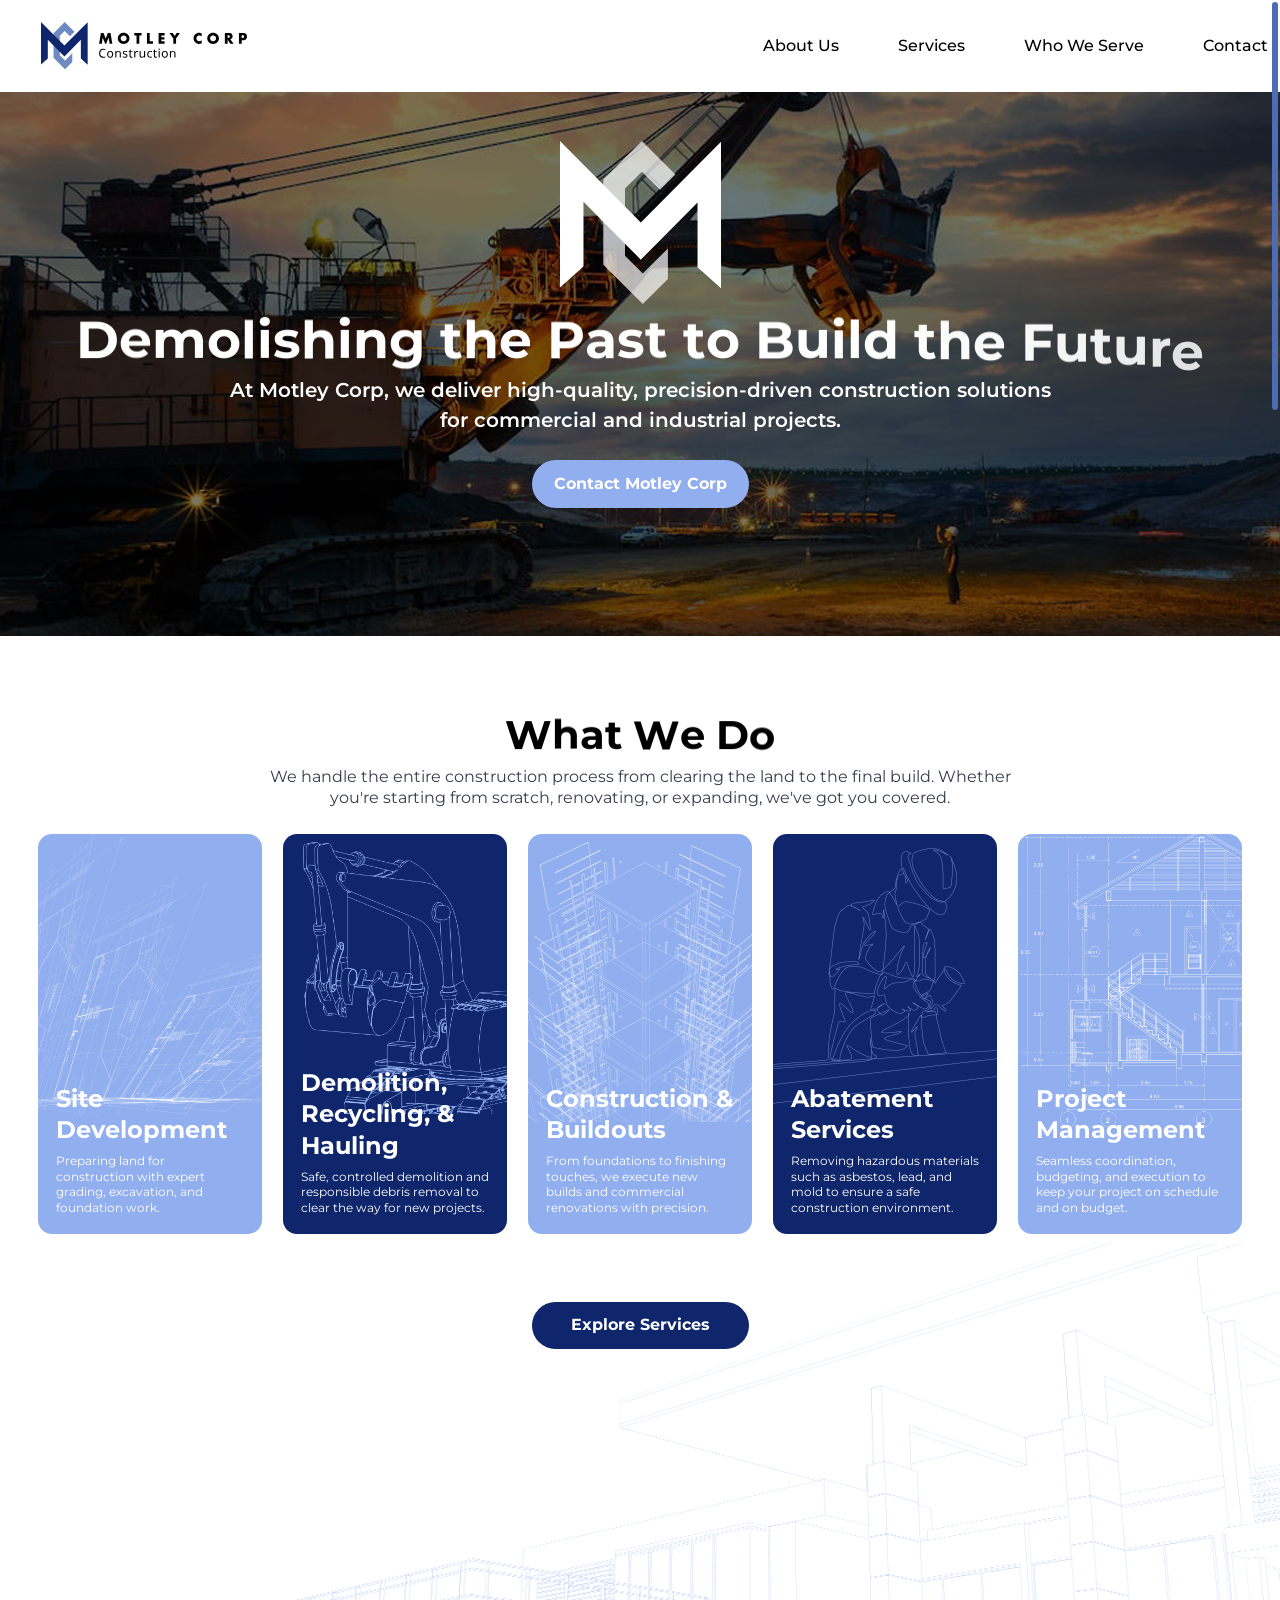
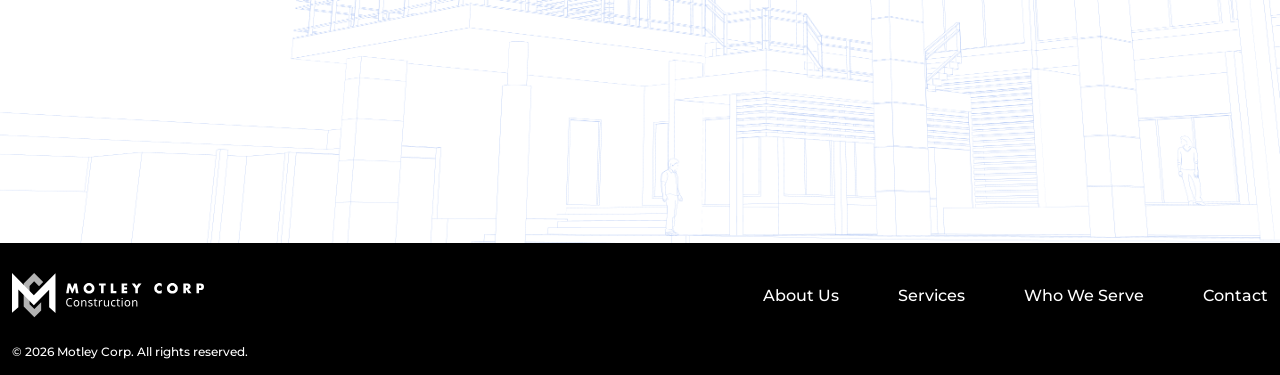
==== commit 1a8ae2bc: "all is ok" ====
--- a/index.html
+++ b/index.html
@@ -130,7 +130,7 @@
 								<div class=" col-sm-6 col-md-4 col-lg">
 									<div class="service-card position-relative z-3 ">
 										<div class="service-card-img service-card-img-1 position-absolute bg-fix"
-											style="background-image: url('/assets/image/services/services-card-01.png');">
+											style="background-image: url('assets/image/services/services-card-01.png');">
 										</div>
 										<div class="service-card-content position-relative z-2 text-white">
 											<h5 class="text-white">Site Development</h5>
@@ -141,7 +141,7 @@
 								<div class=" col-sm-6 col-md-4 col-lg">
 									<div class="service-card position-relative z-3 version-2">
 										<div class="service-card-img service-card-img-2 position-absolute bg-fix"
-											style="background-image: url('/assets/image/services/services-card-02.png');">
+											style="background-image: url('assets/image/services/services-card-02.png');">
 										</div>
 										<div class="service-card-content position-relative z-2 text-white">
 											<h5 class="text-white">Demolition, Recycling, & Hauling</h5>
@@ -152,7 +152,7 @@
 								<div class=" col-sm-6 col-md-4 col-lg">
 									<div class="service-card position-relative z-3 ">
 										<div class="service-card-img service-card-img-3 position-absolute bg-fix"
-											style="background-image: url('/assets/image/services/services-card-03.png');">
+											style="background-image: url('assets/image/services/services-card-03.png');">
 										</div>
 										<div class="service-card-content position-relative z-2 text-white">
 											<h5 class="text-white">Construction & Buildouts</h5>
@@ -163,7 +163,7 @@
 								<div class=" col-sm-6 col-md-4 col-lg">
 									<div class="service-card position-relative z-3 version-2">
 										<div class="service-card-img service-card-img-4 position-absolute bg-fix"
-											style="background-image: url('/assets/image/services/services-card-04.png');">
+											style="background-image: url('assets/image/services/services-card-04.png');">
 										</div>
 										<div class="service-card-content position-relative z-2 text-white">
 											<h5 class="text-white">Abatement Services</h5>
@@ -174,7 +174,7 @@
 								<div class=" col-sm-6 col-md-4 col-lg">
 									<div class="service-card position-relative z-3 ">
 										<div class="service-card-img service-card-img-5 position-absolute bg-fix"
-											style="background-image: url('/assets/image/services/services-card-05.png');">
+											style="background-image: url('assets/image/services/services-card-05.png');">
 										</div>
 										<div class="service-card-content position-relative z-2 text-white">
 											<h5 class="text-white">Project Management</h5>
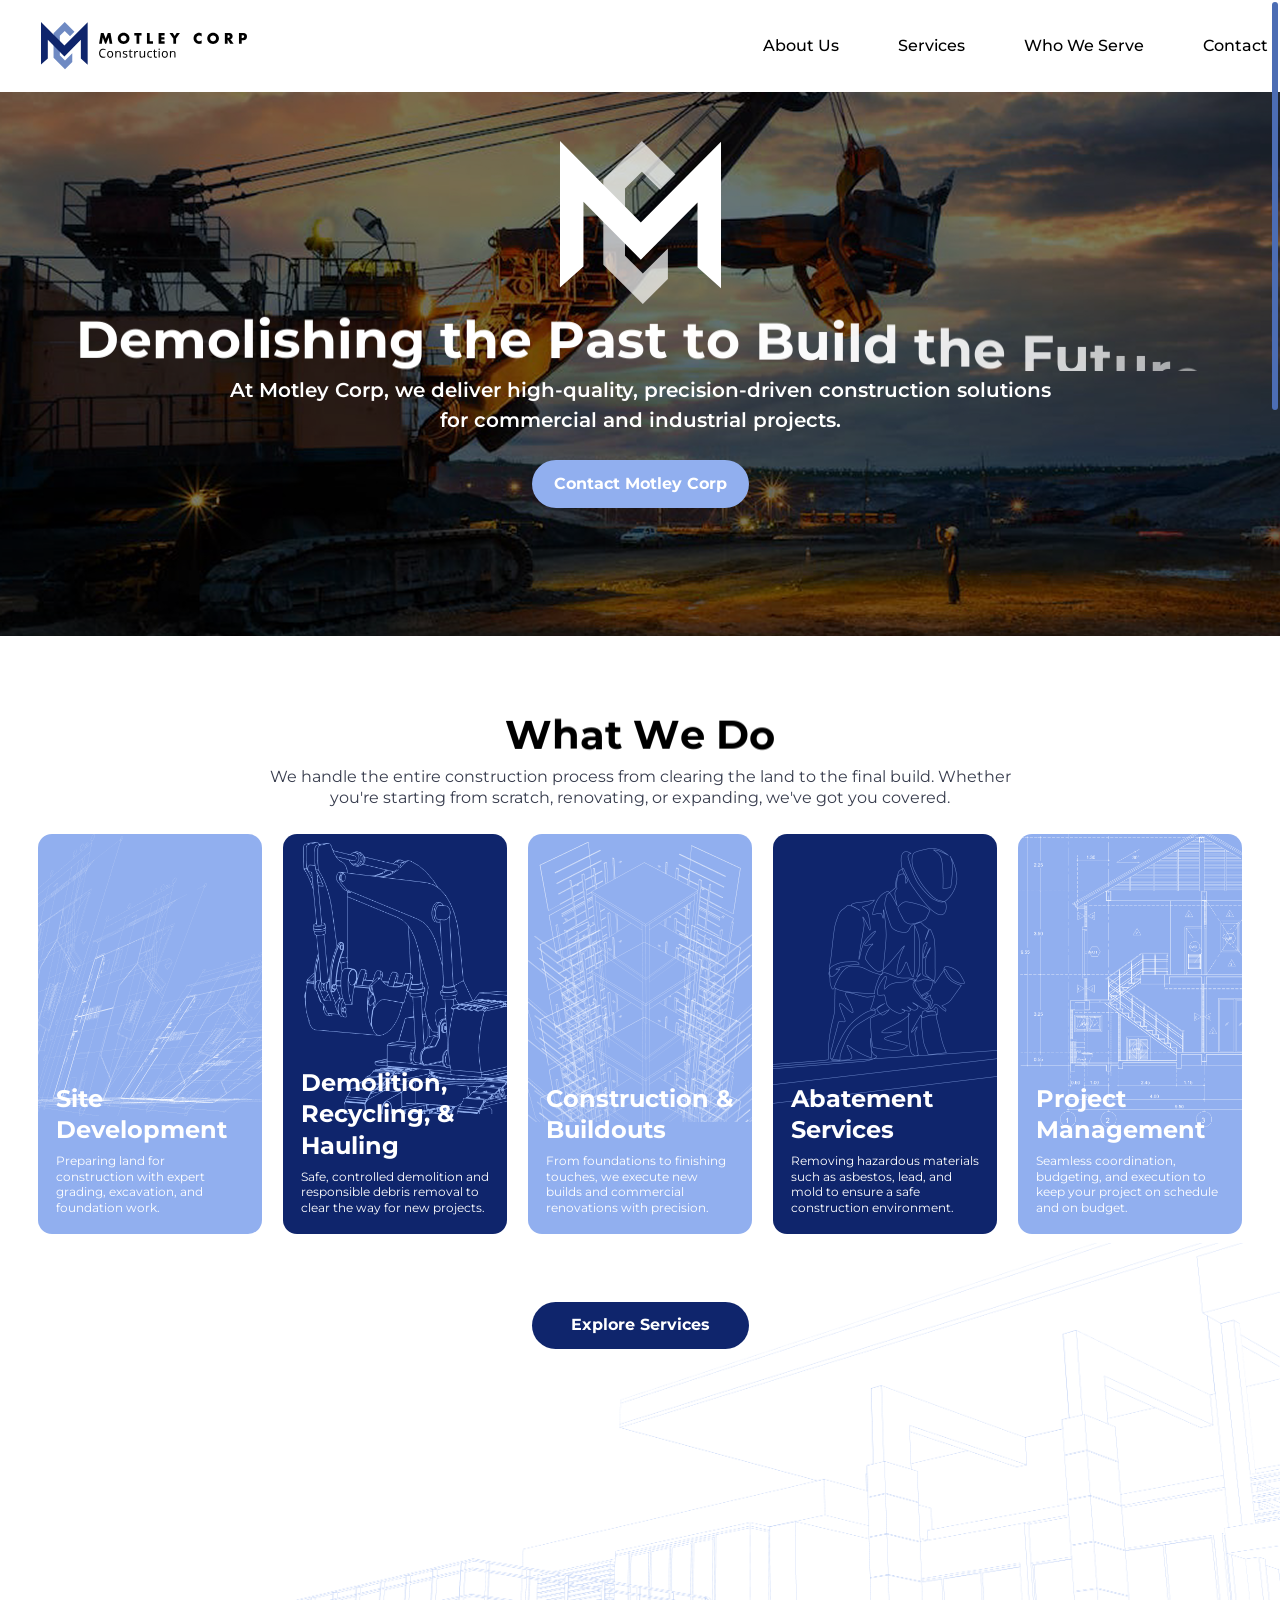
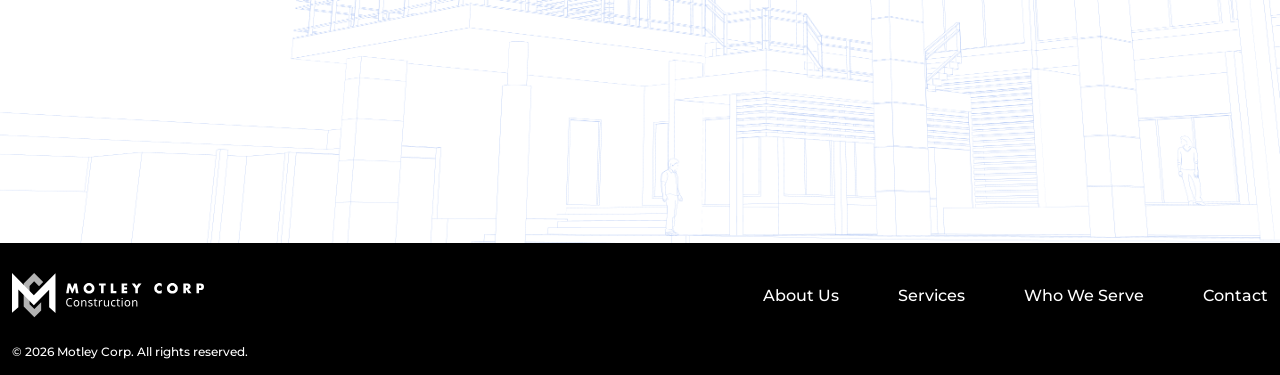
==== commit 500a0f5d: "images set" ====
--- a/index.html
+++ b/index.html
@@ -12,7 +12,7 @@
 	<body data-overlayscrollbars-initialize>
 		<!-- Mobile Offcanvas Menu -->                                            
 		<div class="offcanvas header-offcanvas offcanvas-end" tabindex="-1" id="offcanvasRight" aria-labelledby="offcanvasRightLabel">
-			<div class="offcanvas-shape-img bg-fix" style="background-image: url('assets/image/offcanvas-shape.png');"></div>
+			<div class="offcanvas-shape-img bg-fix" style="background-image: url('assets/images/offcanvas-shape.png');"></div>
 			<div class="offcanvas-header justify-content-end">                                                                                                                                                  
 				<button type="button" class="btn-close d-flex align-items-center justify-content-center flex-column" data-bs-dismiss="offcanvas" aria-label="Close">
 				<span></span>
@@ -61,7 +61,7 @@
 				<div class="row align-items-center">
 					<div class="col-auto">
 						<a href="index.html" class="header-logo">
-						<img src="assets/image/header-logo.svg" alt="Logo">
+						<img src="assets/images/header-logo.svg" alt="Logo">
 						</a>
 					</div>
 					<div class="col">
@@ -90,11 +90,11 @@
 		<!-- main -->
 		<main>
 			<!-- banner section start -->
-			<section class="banner-area position-relative d-flex align-items-center justify-content-center bg-fix primary-before" style="background-image: url('assets/image/banner/banner-img.jpg');">
+			<section class="banner-area position-relative d-flex align-items-center justify-content-center bg-fix primary-before" style="background-image: url('assets/images/banner/banner-img.jpg');">
 				<div class="container position-relative z-2">
 					<div class="banner-content-wrapper text-center mx-auto">
 						<div class="banner-logo mx-auto mb-3 mb-lg-1 animation-line">
-							<img src="assets/image/banner/banner-logo.svg" alt="Motley Corp Logo">
+							<img src="assets/images/banner/banner-logo.svg" alt="Motley Corp Logo">
 						</div>
 						<h1 class="text-white mb-3 mb-md-1 hero-title">Demolishing the Past to Build the Future</h1>
 						<div class="banner-inner-content mx-auto mb-p animation-line" animation-dealy="0.3">
@@ -113,7 +113,7 @@
 			<section class="our-expertise-section position-relative z-3  overflow-hidden">
 				<!-- Decorative Background Image -->
 				<div class="why-choose-bg-shape position-absolute bg-fix"
-					style="background-image: url('assets/image/services/service-bg.png');">
+					style="background-image: url('assets/images/services/service-bg.png');">
 				</div>
 				
 				<!-- what we do section start -->
@@ -130,7 +130,7 @@
 								<div class=" col-sm-6 col-md-4 col-lg">
 									<div class="service-card position-relative z-3 ">
 										<div class="service-card-img service-card-img-1 position-absolute bg-fix"
-											style="background-image: url('assets/image/services/services-card-01.png');">
+											style="background-image: url('assets/images/services/services-card-01.png');">
 										</div>
 										<div class="service-card-content position-relative z-2 text-white">
 											<h5 class="text-white">Site Development</h5>
@@ -141,7 +141,7 @@
 								<div class=" col-sm-6 col-md-4 col-lg">
 									<div class="service-card position-relative z-3 version-2">
 										<div class="service-card-img service-card-img-2 position-absolute bg-fix"
-											style="background-image: url('assets/image/services/services-card-02.png');">
+											style="background-image: url('assets/images/services/services-card-02.png');">
 										</div>
 										<div class="service-card-content position-relative z-2 text-white">
 											<h5 class="text-white">Demolition, Recycling, & Hauling</h5>
@@ -152,7 +152,7 @@
 								<div class=" col-sm-6 col-md-4 col-lg">
 									<div class="service-card position-relative z-3 ">
 										<div class="service-card-img service-card-img-3 position-absolute bg-fix"
-											style="background-image: url('assets/image/services/services-card-03.png');">
+											style="background-image: url('assets/images/services/services-card-03.png');">
 										</div>
 										<div class="service-card-content position-relative z-2 text-white">
 											<h5 class="text-white">Construction & Buildouts</h5>
@@ -163,7 +163,7 @@
 								<div class=" col-sm-6 col-md-4 col-lg">
 									<div class="service-card position-relative z-3 version-2">
 										<div class="service-card-img service-card-img-4 position-absolute bg-fix"
-											style="background-image: url('assets/image/services/services-card-04.png');">
+											style="background-image: url('assets/images/services/services-card-04.png');">
 										</div>
 										<div class="service-card-content position-relative z-2 text-white">
 											<h5 class="text-white">Abatement Services</h5>
@@ -174,7 +174,7 @@
 								<div class=" col-sm-6 col-md-4 col-lg">
 									<div class="service-card position-relative z-3 ">
 										<div class="service-card-img service-card-img-5 position-absolute bg-fix"
-											style="background-image: url('assets/image/services/services-card-05.png');">
+											style="background-image: url('assets/images/services/services-card-05.png');">
 										</div>
 										<div class="service-card-content position-relative z-2 text-white">
 											<h5 class="text-white">Project Management</h5>
@@ -215,7 +215,7 @@
 										<div class="col col-auto">
 											<div class="choose-card d-flex align-items-center">
 												<div class="choose-card-icon">
-													<img src="assets/image/choose-card/card-icon-01.svg" alt="Over ten Years of Experience">
+													<img src="assets/images/choose-card/card-icon-01.svg" alt="Over ten Years of Experience">
 												</div>
 												<div class="choose-card-content">
 													<h6 class="mb-0">Over ten Years<br>of Experience</h6>
@@ -225,7 +225,7 @@
 										<div class="col col-auto">
 											<div class="choose-card d-flex align-items-center">
 												<div class="choose-card-icon version-2">
-													<img src="assets/image/choose-card/card-icon-02.svg" alt="Licensed and Insured">
+													<img src="assets/images/choose-card/card-icon-02.svg" alt="Licensed and Insured">
 												</div>
 												<div class="choose-card-content">
 													<h6 class="mb-0">Licensed & Insured</h6>
@@ -235,7 +235,7 @@
 										<div class="col col-auto">
 											<div class="choose-card d-flex align-items-center">
 												<div class="choose-card-icon">
-													<img src="assets/image/choose-card/card-icon-03.svg" alt="On-Time and On-Budget">
+													<img src="assets/images/choose-card/card-icon-03.svg" alt="On-Time and On-Budget">
 												</div>
 												<div class="choose-card-content">
 													<h6 class="mb-0">On-Time & On-<br>Budget </h6>
@@ -245,7 +245,7 @@
 										<div class="col col-auto">
 											<div class="choose-card d-flex align-items-center">
 												<div class="choose-card-icon version-2">
-													<img src="assets/image/choose-card/card-icon-04.svg" alt="Unmatched Customer Service">
+													<img src="assets/images/choose-card/card-icon-04.svg" alt="Unmatched Customer Service">
 												</div>
 												<div class="choose-card-content">
 													<h6 class="mb-0">Unmatched <br>Customer <br>Service</h6>
@@ -255,7 +255,7 @@
 										<div class="col col-auto">
 											<div class="choose-card d-flex align-items-center">
 												<div class="choose-card-icon">
-													<img src="assets/image/choose-card/card-icon-05.svg" alt="Commitment to Quality and Safety">
+													<img src="assets/images/choose-card/card-icon-05.svg" alt="Commitment to Quality and Safety">
 												</div>
 												<div class="choose-card-content">
 													<h6 class="mb-0">Commitment to<br> Quality & Safety</h6>
@@ -280,7 +280,7 @@
 						<div class="col col-auto">
 							<div class="footer-logo text-center text-md-start mb-4 mb-md-0">
 								<a href="index.html">
-								<img src="assets/image/footer-logo.svg" alt="Motley Corp Logo">
+								<img src="assets/images/footer-logo.svg" alt="Motley Corp Logo">
 								</a>
 							</div>
 						</div>
--- a/assets/css/main.css
+++ b/assets/css/main.css
@@ -135,6 +135,7 @@
 	/* --------- SPACING & SIZING --------- */
 	--size-button-padding-y: 11.8px;
 	--size-button-padding-x: 22px;
+	--size-button-padding-md-x: 30px;
 	--size-button-padding-sm-y: 6.8px;
 	--size-button-padding-sm-x: 17px;
 	--size-button-padding-xs-y: 7.8px;
@@ -999,6 +1000,11 @@
 .why-choose-area .section-title-wrapper {
 	max-width: 292px;
 }
+.why-choose-area .btn-1{
+	font-weight: var(--font-weight-regular);
+	padding: var(--size-button-padding-y) var(--size-button-padding-md-x);
+}
+
 
 /* Cards container (right side) */
 .why-choose-cards {
@@ -1045,12 +1051,10 @@
 
 /* Background decorative shape */
 .why-choose-bg-shape {
-	position: absolute;
 	left: 0;
 	bottom: 0;
 	width: 100%;
 	height: clamp(600px, 30vw, 810px);
-	background-image: url('/assets/image/choose.png');
 	z-index: var(--z-negative);
 }
 
@@ -1099,7 +1103,7 @@
 }
 
 .our-story-des {
-	margin-top: 33px;
+	margin-top: 43px;
 }
 
 /* Grid spacing within story section */
